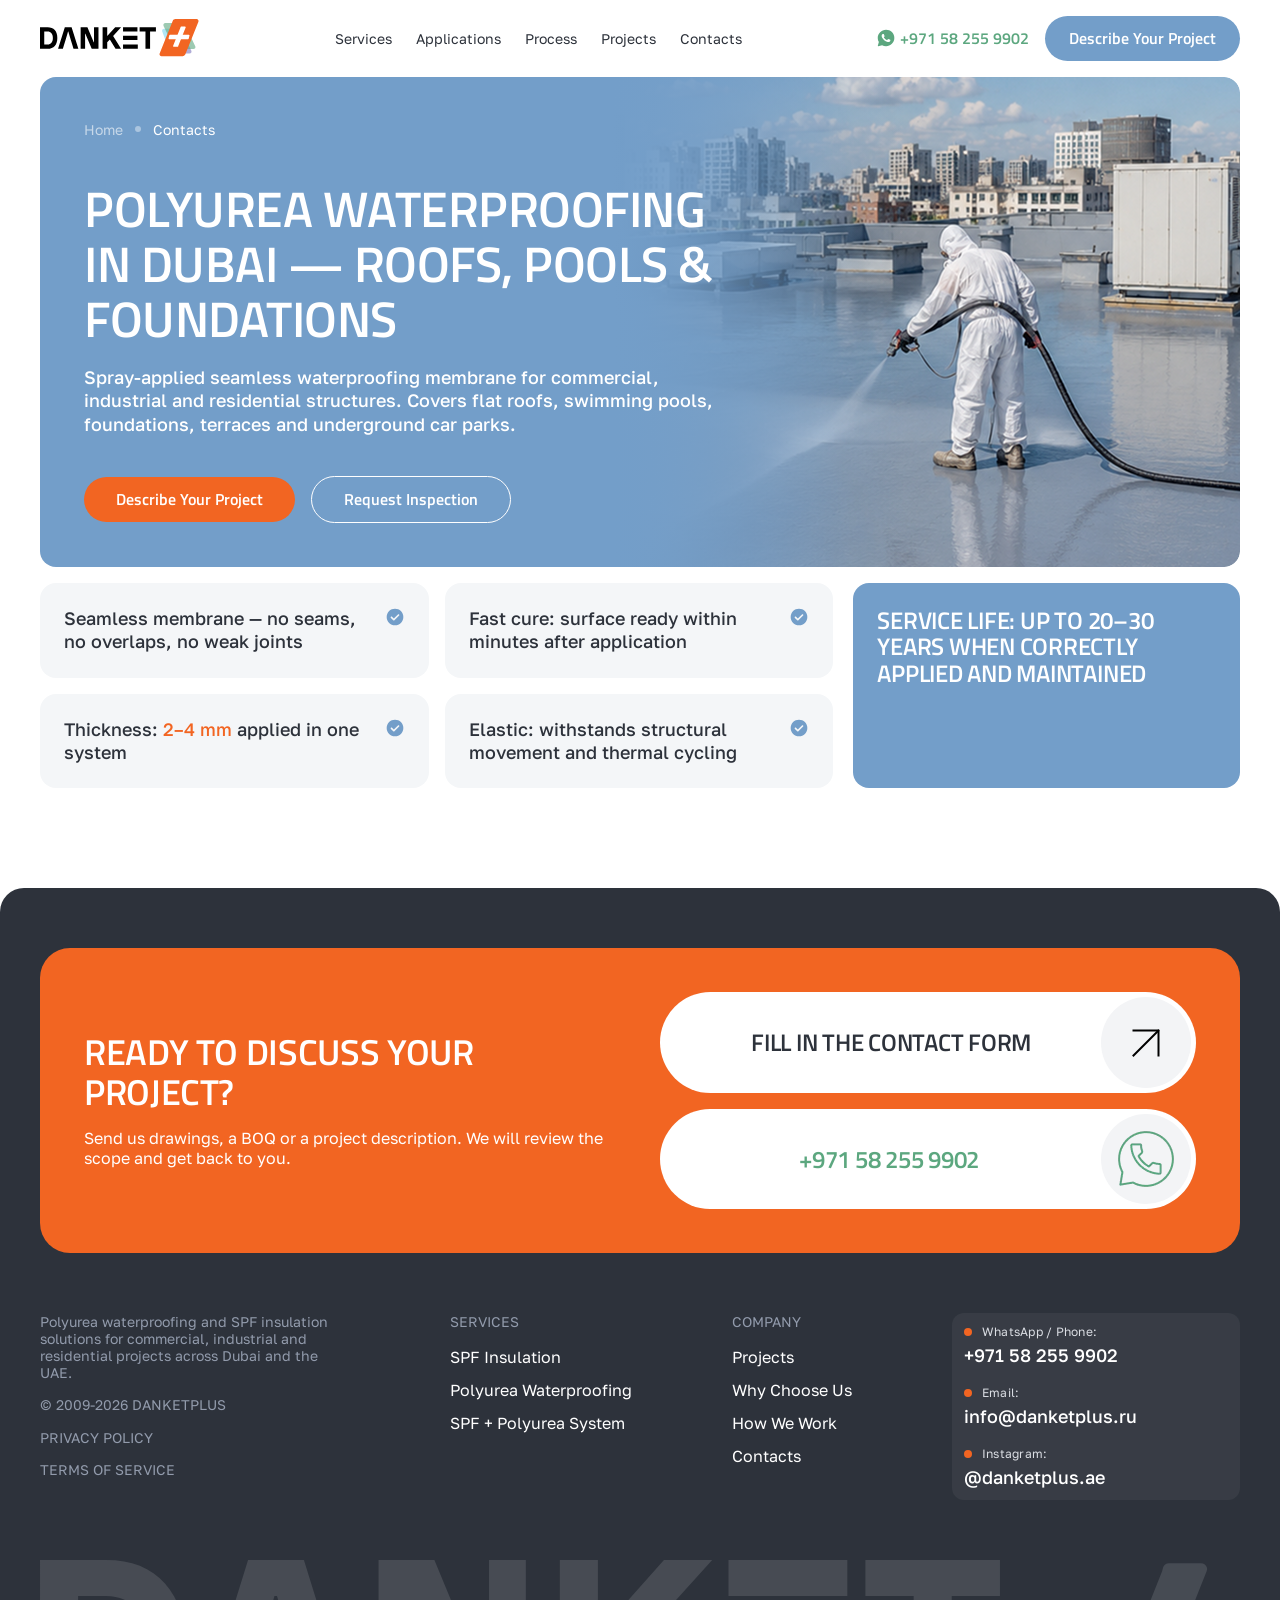
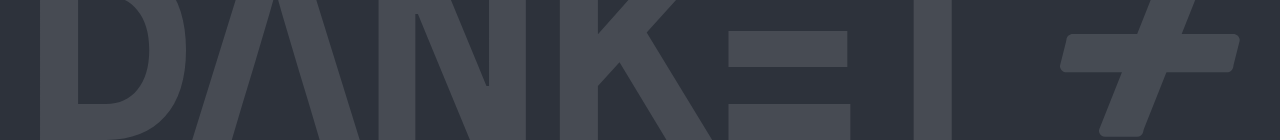
==== polyurea-waterproofing.html @ fa9668d0 "start push to github" ====
<!DOCTYPE html>
<html lang="en">

<head>
    <meta charset="UTF-8">
    <meta name="viewport" content="width=device-width, initial-scale=1.0">
    <meta name="description"
        content="Danket Plus - Modern solutions and professional project design. Group of companies.">
    <title>Danket Plus</title>
    <!-- Responsive Preload for LCP Hero Background Images -->
    <link rel="preload" href="assets/images/hero_bg-mobile.webp" as="image" type="image/webp"
        media="(max-width: 480px)">
    <link rel="preload" href="assets/images/hero_bg.webp" as="image" type="image/webp" media="(min-width: 481px)">
    <!-- Preconnect to Google Fonts for performance -->
    <link rel="preconnect" href="https://fonts.googleapis.com">
    <link rel="preconnect" href="https://fonts.gstatic.com" crossorigin>
    <!-- Asynchronous Google Fonts Loading to prevent render blocking -->
    <link rel="preload"
        href="https://fonts.googleapis.com/css2?family=Golos+Text:wght@400;500;600;700&family=Titillium+Web:wght@400;600;700&display=swap"
        as="style" onload="this.onload=null;this.rel='stylesheet'">
    <noscript>
        <link
            href="https://fonts.googleapis.com/css2?family=Golos+Text:wght@400;500;600;700&family=Titillium+Web:wght@400;600;700&display=swap"
            rel="stylesheet">
    </noscript>
    <!-- Main Stylesheet -->
    <link rel="stylesheet" href="assets/styles/style.css">
</head>
<style>
    .hero__card {
        background: linear-gradient(90deg, #739EC9 47.69%, rgba(115, 158, 201, 0.00) 72.11%),
            url('assets/images/polyurea-waterproofing_main-bg.png');
    }

    .hero__content {
        max-width: 647px;
    }

    .hero {
        margin-bottom: 100px;
    }

    @media (max-width: 1025px) {
        .hero {
            margin-bottom: 80px;
        }
    }

    @media (max-width: 480px) {
        .hero {
            margin-bottom: 80px;
        }

        .hero__card {
            background-image: url('assets/images/polyurea-waterproofing_main-bg_mobile.png');
        }
    }
</style>

<body>
    <div class="wrapper">
        <!-- Sticky Header -->
        <header class="header">
            <div class="container header__container">
                <a href="#" class="logo" aria-label="Danket Plus Home">
                    <img src="assets/images/logo.svg" alt="Danket Plus Logo" width="161" height="38">
                    <span class="logo__subtext">
                        <svg xmlns="http://www.w3.org/2000/svg" width="117" height="7" viewBox="0 0 117 7" fill="none">
                            <path d="M0 6.90212V1.5338H3.38183V2.16266H0.722481V6.90212H0Z" fill="black" />
                            <path
                                d="M6.83721 6.90212V1.5338H8.68184C9.15837 1.5338 9.54779 1.60538 9.8501 1.74854C10.1575 1.88658 10.3856 2.08086 10.5342 2.33138C10.6828 2.57679 10.757 2.86055 10.757 3.18264C10.757 3.49963 10.6828 3.78338 10.5342 4.03391C10.3856 4.28443 10.1575 4.48127 9.8501 4.62442C9.54779 4.76246 9.15837 4.83148 8.68184 4.83148H7.55969V6.90212H6.83721ZM7.55969 4.20262H8.64341C9.15581 4.20262 9.51448 4.1106 9.71944 3.92654C9.92953 3.74248 10.0346 3.49452 10.0346 3.18264C10.0346 2.87077 9.92953 2.62281 9.71944 2.43875C9.51448 2.25469 9.15581 2.16266 8.64341 2.16266H7.55969V4.20262Z"
                                fill="black" />
                            <path
                                d="M15.142 6.97881C15.0856 6.97881 15.0292 6.97625 14.9729 6.97114C14.9216 6.97114 14.8755 6.96859 14.8345 6.96347V6.31928C14.8755 6.32439 14.9216 6.3295 14.9729 6.33461C15.0292 6.33461 15.0856 6.33461 15.142 6.33461C15.2905 6.33461 15.4084 6.31672 15.4955 6.28093C15.5877 6.24514 15.6672 6.18123 15.7338 6.0892C15.8004 5.99718 15.8696 5.86425 15.9413 5.69042L13.72 1.5338H14.504L16.3025 4.94652L17.8244 1.5338H18.5622L16.6023 5.85146C16.5152 6.04575 16.4255 6.21447 16.3333 6.35762C16.241 6.50078 16.1386 6.61837 16.0258 6.7104C15.9131 6.80242 15.785 6.86889 15.6415 6.90979C15.4981 6.9558 15.3315 6.97881 15.142 6.97881Z"
                                fill="black" />
                            <path d="M22.0203 6.90212V1.5338H26.2476V6.90212H25.5251V2.16266H22.7428V6.90212H22.0203Z"
                                fill="black" />
                            <path d="M30.3211 6.90212V1.5338H34.5484V6.90212H33.8259V2.16266H31.0436V6.90212H30.3211Z"
                                fill="black" />
                            <path
                                d="M38.0071 6.90212L40.0669 1.5338H40.7894L42.8493 6.90212H42.0653L41.5503 5.56771H39.2753L38.7603 6.90212H38.0071ZM39.5135 4.93885H41.3121L40.4128 2.45409L39.5135 4.93885Z"
                                fill="black" />
                            <path
                                d="M53.8396 6.90212V1.5338H54.5621V3.84218H55.1769L57.2829 1.5338H58.1437L55.7918 4.09526L58.2206 6.90212H57.2983L55.1769 4.44036H54.5621V6.90212H53.8396Z"
                                fill="black" />
                            <path
                                d="M63.6827 6.97881C63.3753 6.97881 63.0781 6.92768 62.7912 6.82543C62.5093 6.71806 62.2557 6.55446 62.0302 6.33461C61.8048 6.11477 61.6255 5.83357 61.4922 5.49102C61.3641 5.14847 61.3001 4.7369 61.3001 4.25631V4.10293C61.3001 3.64279 61.3641 3.24655 61.4922 2.91423C61.6255 2.5819 61.8048 2.30838 62.0302 2.09364C62.2557 1.8738 62.5093 1.71275 62.7912 1.61049C63.0781 1.50824 63.3753 1.45711 63.6827 1.45711C63.9902 1.45711 64.2848 1.50824 64.5666 1.61049C64.8536 1.71275 65.1098 1.8738 65.3352 2.09364C65.5607 2.30838 65.7374 2.5819 65.8655 2.91423C65.9988 3.24655 66.0654 3.64279 66.0654 4.10293V4.25631C66.0654 4.7369 65.9988 5.14847 65.8655 5.49102C65.7374 5.83357 65.5607 6.11477 65.3352 6.33461C65.1098 6.55446 64.8536 6.71806 64.5666 6.82543C64.2848 6.92768 63.9902 6.97881 63.6827 6.97881ZM63.6827 6.33461C63.9645 6.33461 64.2259 6.26559 64.4667 6.12755C64.7126 5.98951 64.9125 5.76711 65.0662 5.46034C65.2199 5.15358 65.2968 4.75224 65.2968 4.25631V4.10293C65.2968 3.63256 65.2199 3.25167 65.0662 2.96024C64.9125 2.66371 64.7126 2.44642 64.4667 2.30838C64.2259 2.17033 63.9645 2.10131 63.6827 2.10131C63.406 2.10131 63.1447 2.17033 62.8988 2.30838C62.6528 2.44642 62.453 2.66371 62.2993 2.96024C62.1455 3.25167 62.0687 3.63256 62.0687 4.10293V4.25631C62.0687 4.75224 62.1455 5.15358 62.2993 5.46034C62.453 5.76711 62.6528 5.98951 62.8988 6.12755C63.1447 6.26559 63.406 6.33461 63.6827 6.33461Z"
                                fill="black" />
                            <path
                                d="M69.8333 6.90212V1.5338H70.5865L72.385 4.94652L74.1836 1.5338H74.906V6.90212H74.1836V2.83754L72.6387 5.75177H72.1007L70.5558 2.83754V6.90212H69.8333Z"
                                fill="black" />
                            <path d="M78.9823 6.90212V1.5338H83.2096V6.90212H82.4871V2.16266H79.7048V6.90212H78.9823Z"
                                fill="black" />
                            <path
                                d="M86.6683 6.90212L88.7281 1.5338H89.4506L91.5104 6.90212H90.7265L90.2115 5.56771H87.9365L87.4215 6.90212H86.6683ZM88.1747 4.93885H89.9732L89.074 2.45409L88.1747 4.93885Z"
                                fill="black" />
                            <path
                                d="M94.9685 6.90212V1.5338H95.691V3.82684H98.5502V1.5338H99.2727V6.90212H98.5502V4.4557H95.691V6.90212H94.9685Z"
                                fill="black" />
                            <path
                                d="M103.344 6.90212V1.5338H104.067V5.75177L106.926 1.5338H107.649V6.90212H106.926V2.68416L104.067 6.90212H103.344Z"
                                fill="black" />
                            <path
                                d="M111.72 6.90212V1.5338H112.443V5.75177L115.302 1.5338H116.024V6.90212H115.302V2.68416L112.443 6.90212H111.72ZM113.872 1.15035C113.585 1.15035 113.345 1.1069 113.15 1.01998C112.955 0.933064 112.809 0.805247 112.712 0.636529C112.614 0.462698 112.566 0.250522 112.566 0H113.242C113.242 0.235183 113.296 0.403902 113.404 0.506155C113.511 0.608409 113.667 0.659536 113.872 0.659536C114.082 0.659536 114.241 0.608409 114.349 0.506155C114.462 0.403902 114.518 0.235183 114.518 0H115.179C115.179 0.250522 115.13 0.462698 115.033 0.636529C114.936 0.805247 114.79 0.933064 114.595 1.01998C114.405 1.1069 114.164 1.15035 113.872 1.15035Z"
                                fill="black" />
                        </svg>
                    </span>
                </a>

                <nav class="header__nav" aria-label="Main Navigation">
                    <ul class="header__nav-list">
                        <li><a href="#services" class="header__nav-link">Services</a></li>
                        <li><a href="#applications" class="header__nav-link">Applications</a></li>
                        <li><a href="#process" class="header__nav-link">Process</a></li>
                        <li><a href="#projects" class="header__nav-link">Projects</a></li>
                        <li><a href="#contacts" class="header__nav-link">Contacts</a></li>
                    </ul>
                </nav>

                <!-- Desktop Actions -->
                <div class="header__actions">
                    <a href="https://wa.me/971582559902" class="header__whatsapp" target="_blank"
                        rel="noopener noreferrer">
                        <img src="assets/images/watsapp-icon.svg" alt="WhatsApp Icon" width="20" height="20"
                            loading="lazy">
                        <span>+971 58 255 9902</span>
                    </a>
                    <a href="#contact" class="btn btn--primary header__cta">Describe Your Project</a>
                </div>

                <!-- Mobile Hamburger Button -->
                <button class="header__burger" id="burgerToggle" aria-label="Open Menu" aria-expanded="false"
                    aria-controls="mobileMenu">
                    <img src="assets/images/burger-icon.svg" alt="Menu Icon" width="24" height="24">
                </button>
            </div>

            <!-- Mobile Drawer Menu Overlay -->
            <div class="mobile-menu" id="mobileMenu" role="dialog" aria-modal="true"
                aria-label="Mobile Navigation Menu">
                <div class="mobile-menu__backdrop" id="menuBackdrop"></div>
                <div class="mobile-menu__content">
                    <div class="mobile-menu__header">
                        <a href="#" class="logo" aria-label="Danket Plus Home">
                            <img src="assets/images/logo.svg" alt="Danket Plus Logo" width="161" height="38">
                            <span class="logo__subtext">ГРУППА КОМПАНИЙ</span>
                        </a>
                        <button class="mobile-menu__close" id="menuClose" aria-label="Close Menu">&times;</button>
                    </div>
                    <nav class="mobile-menu__nav" aria-label="Mobile Navigation Links">
                        <ul class="mobile-menu__list">
                            <li><a href="#services" class="mobile-menu__link">Services</a></li>
                            <li><a href="#applications" class="mobile-menu__link">Applications</a></li>
                            <li><a href="#process" class="mobile-menu__link">Process</a></li>
                            <li><a href="#projects" class="mobile-menu__link">Projects</a></li>
                            <li><a href="#contacts" class="mobile-menu__link">Contacts</a></li>
                        </ul>
                    </nav>
                    <div class="mobile-menu__actions">
                        <a href="https://wa.me/971582559902" class="mobile-menu__whatsapp" target="_blank"
                            rel="noopener noreferrer">
                            <img src="assets/images/watsapp-icon.svg" alt="WhatsApp Icon" width="20" height="20">
                            <span>+971 58 255 9902</span>
                        </a>
                        <a href="#contact" class="btn btn--primary mobile-menu__cta">Describe Your Project</a>
                    </div>
                </div>
            </div>
        </header>
        <section class="hero">
            <div class="container">
                <div class="hero_inner">
                    <div class="hero__card">
                        <div class="hero__content">
                            <!-- Breadcrumbs -->
                            <div class="breadcrumbs">
                                <a href="#" class="breadcrumbs__link">Home</a>
                                <span class="breadcrumbs__separator"></span>
                                <span class="breadcrumbs__current">Сontacts</span>
                            </div>

                            <div class="block__inner">
                                <div class="title-block">
                                    <h1 class="hero__title hero__title--desktop">Polyurea Waterproofing in Dubai —
                                        Roofs, Pools & Foundations</h1>
                                    <h1 class="hero__title hero__title--mobile">Polyurea Waterproofing in Dubai — Roofs,
                                        Pools & Foundations</h1>

                                    <!-- Hero Description -->
                                    <p class="hero__text hero__text--desktop">
                                        Spray-applied seamless waterproofing membrane for commercial, industrial and
                                        residential structures. Covers flat roofs, swimming pools, foundations, terraces
                                        and underground car parks.
                                    </p>
                                    <p class="hero__text hero__text--tablet">
                                        Spray polyurethane foam reduces overheating of structures and indoor spaces,
                                        stabilising internal temperatures and lowering the load on air conditioning
                                        systems.
                                    </p>
                                </div>
                                <!-- Hero CTA Actions -->
                                <div class="hero__actions">
                                    <a href="#contact" class="btn btn--accent desktop-btn">Describe Your Project</a>
                                    <a href="#services" class="btn btn--outline desktop-btn">Request Inspection</a>
                                </div>
                            </div>
                        </div>
                    </div>
                    <!-- Features Section -->
                    <div class="features-section">
                        <div class="features-grid">
                            <div class="features-grid__left">
                                <div class="feature-card">
                                    <p class="feature-card__text">Seamless membrane — no seams, no overlaps, no weak
                                        joints
                                    </p>
                                    <span class="feature-card__check">
                                        <svg xmlns="http://www.w3.org/2000/svg" width="20" height="20"
                                            viewBox="0 0 20 20" fill="none">
                                            <path
                                                d="M8.83366 11.5L7.04199 9.70835C6.88922 9.55558 6.69477 9.47919 6.45866 9.47919C6.22255 9.47919 6.0281 9.55558 5.87533 9.70835C5.72255 9.86113 5.64616 10.0556 5.64616 10.2917C5.64616 10.5278 5.72255 10.7222 5.87533 10.875L8.25033 13.25C8.41699 13.4167 8.61144 13.5 8.83366 13.5C9.05588 13.5 9.25033 13.4167 9.41699 13.25L14.1253 8.54169C14.2781 8.38891 14.3545 8.19447 14.3545 7.95835C14.3545 7.72224 14.2781 7.5278 14.1253 7.37502C13.9725 7.22224 13.7781 7.14585 13.542 7.14585C13.3059 7.14585 13.1114 7.22224 12.9587 7.37502L8.83366 11.5ZM10.0003 18.3334C8.84755 18.3334 7.76422 18.1145 6.75033 17.6767C5.73644 17.2389 4.85449 16.6453 4.10449 15.8959C3.35449 15.1464 2.76088 14.2645 2.32366 13.25C1.88644 12.2356 1.66755 11.1522 1.66699 10C1.66644 8.8478 1.88533 7.76447 2.32366 6.75002C2.76199 5.73558 3.3556 4.85363 4.10449 4.10419C4.85338 3.35474 5.73533 2.76113 6.75033 2.32335C7.76533 1.88558 8.84866 1.66669 10.0003 1.66669C11.152 1.66669 12.2353 1.88558 13.2503 2.32335C14.2653 2.76113 15.1473 3.35474 15.8962 4.10419C16.6451 4.85363 17.2389 5.73558 17.6778 6.75002C18.1167 7.76447 18.3353 8.8478 18.3337 10C18.332 11.1522 18.1131 12.2356 17.677 13.25C17.2409 14.2645 16.6473 15.1464 15.8962 15.8959C15.1451 16.6453 14.2631 17.2392 13.2503 17.6775C12.2375 18.1159 11.1542 18.3345 10.0003 18.3334Z"
                                                fill="#739EC9" />
                                        </svg>
                                    </span>
                                </div>

                                <div class="feature-card">
                                    <p class="feature-card__text">Fast cure: surface ready within minutes after
                                        application
                                    </p>
                                    <span class="feature-card__check">
                                        <svg xmlns="http://www.w3.org/2000/svg" width="20" height="20"
                                            viewBox="0 0 20 20" fill="none">
                                            <path
                                                d="M8.83366 11.5L7.04199 9.70835C6.88922 9.55558 6.69477 9.47919 6.45866 9.47919C6.22255 9.47919 6.0281 9.55558 5.87533 9.70835C5.72255 9.86113 5.64616 10.0556 5.64616 10.2917C5.64616 10.5278 5.72255 10.7222 5.87533 10.875L8.25033 13.25C8.41699 13.4167 8.61144 13.5 8.83366 13.5C9.05588 13.5 9.25033 13.4167 9.41699 13.25L14.1253 8.54169C14.2781 8.38891 14.3545 8.19447 14.3545 7.95835C14.3545 7.72224 14.2781 7.5278 14.1253 7.37502C13.9725 7.22224 13.7781 7.14585 13.542 7.14585C13.3059 7.14585 13.1114 7.22224 12.9587 7.37502L8.83366 11.5ZM10.0003 18.3334C8.84755 18.3334 7.76422 18.1145 6.75033 17.6767C5.73644 17.2389 4.85449 16.6453 4.10449 15.8959C3.35449 15.1464 2.76088 14.2645 2.32366 13.25C1.88644 12.2356 1.66755 11.1522 1.66699 10C1.66644 8.8478 1.88533 7.76447 2.32366 6.75002C2.76199 5.73558 3.3556 4.85363 4.10449 4.10419C4.85338 3.35474 5.73533 2.76113 6.75033 2.32335C7.76533 1.88558 8.84866 1.66669 10.0003 1.66669C11.152 1.66669 12.2353 1.88558 13.2503 2.32335C14.2653 2.76113 15.1473 3.35474 15.8962 4.10419C16.6451 4.85363 17.2389 5.73558 17.6778 6.75002C18.1167 7.76447 18.3353 8.8478 18.3337 10C18.332 11.1522 18.1131 12.2356 17.677 13.25C17.2409 14.2645 16.6473 15.1464 15.8962 15.8959C15.1451 16.6453 14.2631 17.2392 13.2503 17.6775C12.2375 18.1159 11.1542 18.3345 10.0003 18.3334Z"
                                                fill="#739EC9" />
                                        </svg>
                                    </span>
                                </div>

                                <div class="feature-card">
                                    <p class="feature-card__text">Thickness: <span class="highlight-orange">2–4
                                            mm</span>
                                        applied in one system</p>
                                    <span class="feature-card__check">
                                        <svg xmlns="http://www.w3.org/2000/svg" width="20" height="20"
                                            viewBox="0 0 20 20" fill="none">
                                            <path
                                                d="M8.83366 11.5L7.04199 9.70835C6.88922 9.55558 6.69477 9.47919 6.45866 9.47919C6.22255 9.47919 6.0281 9.55558 5.87533 9.70835C5.72255 9.86113 5.64616 10.0556 5.64616 10.2917C5.64616 10.5278 5.72255 10.7222 5.87533 10.875L8.25033 13.25C8.41699 13.4167 8.61144 13.5 8.83366 13.5C9.05588 13.5 9.25033 13.4167 9.41699 13.25L14.1253 8.54169C14.2781 8.38891 14.3545 8.19447 14.3545 7.95835C14.3545 7.72224 14.2781 7.5278 14.1253 7.37502C13.9725 7.22224 13.7781 7.14585 13.542 7.14585C13.3059 7.14585 13.1114 7.22224 12.9587 7.37502L8.83366 11.5ZM10.0003 18.3334C8.84755 18.3334 7.76422 18.1145 6.75033 17.6767C5.73644 17.2389 4.85449 16.6453 4.10449 15.8959C3.35449 15.1464 2.76088 14.2645 2.32366 13.25C1.88644 12.2356 1.66755 11.1522 1.66699 10C1.66644 8.8478 1.88533 7.76447 2.32366 6.75002C2.76199 5.73558 3.3556 4.85363 4.10449 4.10419C4.85338 3.35474 5.73533 2.76113 6.75033 2.32335C7.76533 1.88558 8.84866 1.66669 10.0003 1.66669C11.152 1.66669 12.2353 1.88558 13.2503 2.32335C14.2653 2.76113 15.1473 3.35474 15.8962 4.10419C16.6451 4.85363 17.2389 5.73558 17.6778 6.75002C18.1167 7.76447 18.3353 8.8478 18.3337 10C18.332 11.1522 18.1131 12.2356 17.677 13.25C17.2409 14.2645 16.6473 15.1464 15.8962 15.8959C15.1451 16.6453 14.2631 17.2392 13.2503 17.6775C12.2375 18.1159 11.1542 18.3345 10.0003 18.3334Z"
                                                fill="#739EC9" />
                                        </svg>
                                    </span>
                                </div>

                                <div class="feature-card">
                                    <p class="feature-card__text">Elastic: withstands structural movement and
                                        thermal
                                        cycling</p>
                                    <span class="feature-card__check">
                                        <svg xmlns="http://www.w3.org/2000/svg" width="20" height="20"
                                            viewBox="0 0 20 20" fill="none">
                                            <path
                                                d="M8.83366 11.5L7.04199 9.70835C6.88922 9.55558 6.69477 9.47919 6.45866 9.47919C6.22255 9.47919 6.0281 9.55558 5.87533 9.70835C5.72255 9.86113 5.64616 10.0556 5.64616 10.2917C5.64616 10.5278 5.72255 10.7222 5.87533 10.875L8.25033 13.25C8.41699 13.4167 8.61144 13.5 8.83366 13.5C9.05588 13.5 9.25033 13.4167 9.41699 13.25L14.1253 8.54169C14.2781 8.38891 14.3545 8.19447 14.3545 7.95835C14.3545 7.72224 14.2781 7.5278 14.1253 7.37502C13.9725 7.22224 13.7781 7.14585 13.542 7.14585C13.3059 7.14585 13.1114 7.22224 12.9587 7.37502L8.83366 11.5ZM10.0003 18.3334C8.84755 18.3334 7.76422 18.1145 6.75033 17.6767C5.73644 17.2389 4.85449 16.6453 4.10449 15.8959C3.35449 15.1464 2.76088 14.2645 2.32366 13.25C1.88644 12.2356 1.66755 11.1522 1.66699 10C1.66644 8.8478 1.88533 7.76447 2.32366 6.75002C2.76199 5.73558 3.3556 4.85363 4.10449 4.10419C4.85338 3.35474 5.73533 2.76113 6.75033 2.32335C7.76533 1.88558 8.84866 1.66669 10.0003 1.66669C11.152 1.66669 12.2353 1.88558 13.2503 2.32335C14.2653 2.76113 15.1473 3.35474 15.8962 4.10419C16.6451 4.85363 17.2389 5.73558 17.6778 6.75002C18.1167 7.76447 18.3353 8.8478 18.3337 10C18.332 11.1522 18.1131 12.2356 17.677 13.25C17.2409 14.2645 16.6473 15.1464 15.8962 15.8959C15.1451 16.6453 14.2631 17.2392 13.2503 17.6775C12.2375 18.1159 11.1542 18.3345 10.0003 18.3334Z"
                                                fill="#739EC9" />
                                        </svg>
                                    </span>
                                </div>
                            </div>

                            <div class="features-grid__right">
                                <div class="blue-feature-card">
                                    <p class="blue-feature-card__text">
                                        SERVICE LIFE: UP TO 20–30 YEARS WHEN CORRECTLY APPLIED AND MAINTAINED
                                    </p>
                                </div>
                            </div>
                        </div>
                    </div>
                </div>
            </div>

        </section>


        
        <!-- Footer -->
        <footer class="footer">
            <div class="container">
                <!-- Footer Orange CTA Card -->
                <div class="footer-cta">
                    <div class="footer-cta__content">
                        <h2 class="footer-cta__title footer-cta__title--desktop">Ready to discuss your project?</h2>
                        <h2 class="footer-cta__title footer-cta__title--mobile">Tell us about your project</h2>
                        <p class="footer-cta__description">Send us drawings, a BOQ or a project description. We will
                            review the scope and get back to you.</p>
                    </div>
                    <div class="footer-cta__actions">
                        <a href="#contact" class="footer-cta__btn">
                            <span class="footer-cta__btn-text footer-cta__btn-text--desktop">Fill in the Contact
                                Form</span>
                            <span class="footer-cta__btn-text footer-cta__btn-text--mobile">Describe Your
                                Project</span>
                            <span class="footer-cta__btn-icon">
                                <img src="assets/images/arrow-up-right.svg" alt="arrow-up-right.svg" width="60"
                                    height="60" loading="lazy">
                            </span>
                        </a>
                        <a href="https://wa.me/971582559902" class="footer-cta__btn" target="_blank">
                            <span class="footer-cta__btn-text footer-cta__btn-text--green">+971 58 255 9902</span>
                            <span class="footer-cta__btn-icon">
                                <img src="assets/images/footer_watsapp.webp" alt="WhatsApp"
                                    class="footer-cta__whatsapp-icon" width="60" height="60" loading="lazy">
                            </span>
                        </a>
                    </div>
                </div>

                <!-- Footer Columns -->
                <div class="footer-grid">
                    <!-- Info Column -->
                    <div class="footer-col footer-col--info">
                        <p class="footer-info-text">Polyurea waterproofing and SPF insulation solutions for
                            commercial,
                            industrial and residential projects across Dubai and the UAE.</p>
                        <div class="footer-copyright">
                            <span>&copy; 2009-2026 DANKETPLUS</span>
                            <div class="footer-legal-links">
                                <a href="#" class="footer-link">Privacy Policy</a>
                                <a href="#" class="footer-link">Terms of Service</a>
                            </div>
                        </div>
                    </div>

                    <!-- Services Column -->
                    <div class="footer-col footer-col--services">
                        <h4 class="footer-col-title">Services</h4>
                        <ul class="footer-col-list">
                            <li><a href="#" class="footer-link">SPF Insulation</a></li>
                            <li><a href="#" class="footer-link">Polyurea Waterproofing</a></li>
                            <li><a href="#" class="footer-link">SPF + Polyurea System</a></li>
                        </ul>
                    </div>

                    <!-- Company Column -->
                    <div class="footer-col footer-col--company">
                        <h4 class="footer-col-title">Company</h4>
                        <ul class="footer-col-list">
                            <li><a href="#" class="footer-link">Projects</a></li>
                            <li><a href="#" class="footer-link">Why Choose Us</a></li>
                            <li><a href="#" class="footer-link">How We Work</a></li>
                            <li><a href="#" class="footer-link">Contacts</a></li>
                        </ul>
                    </div>

                    <!-- Contacts Card Column -->
                    <div class="footer-col footer-col--contacts">
                        <div class="footer-contacts-card">
                            <ul class="footer-contacts-list">
                                <li class="footer-contacts-item">
                                    <div class="bullet-block">
                                        <span class="footer-contacts-bullet"></span>
                                        <span class="footer-contacts-label">WhatsApp / Phone:</span>
                                    </div>
                                    <div class="footer-contacts-content">
                                        <a href="https://wa.me/971582559902" class="footer-contacts-value"
                                            target="_blank">+971 58 255 9902</a>

                                    </div>
                                </li>
                                <li class="footer-contacts-item">
                                    <div class="bullet-block">
                                        <span class="footer-contacts-bullet"></span>
                                        <span class="footer-contacts-label">Email:</span>
                                    </div>

                                    <div class="footer-contacts-content">
                                        <a href="mailto:info@danketplus.ru"
                                            class="footer-contacts-value">info@danketplus.ru</a>
                                    </div>
                                </li>
                                <li class="footer-contacts-item">
                                    <div class="bullet-block">
                                        <span class="footer-contacts-bullet"></span>
                                        <span class="footer-contacts-label">Instagram:</span>
                                    </div>
                                    <div class="footer-contacts-content">
                                        <a href="https://instagram.com/danketplus.ae" class="footer-contacts-value"
                                            target="_blank">@danketplus.ae</a>
                                    </div>
                                </li>
                            </ul>
                        </div>
                    </div>
                </div>

                <!-- Translucent Giant Logo Background -->
                <div class="footer-bg-logo">
                    <img src="assets/images/footer-logo1.svg" alt="DANKET" class="footer-bg-logo__text" width="982"
                        height="184" loading="lazy">
                    <img src="assets/images/footer-logo2.svg" alt="+" class="footer-bg-logo__plus" width="191"
                        height="184" loading="lazy">
                </div>
            </div>
        </footer>

        <!-- Inline script for mobile menu toggling (PageSpeed optimized, zero request overhead) -->
        <script src="assets/js/script.js" defer></script>
</body>

</html>
---- assets/styles/style.css ----
/* ==========================================================================
   Danket Plus Header Styling (SCSS)
   Pixel-perfect, PageSpeed-optimized, and fully responsive
   ========================================================================== */
* {
  margin: 0;
  padding: 0;
  box-sizing: border-box;
}

a {
  text-decoration: none;
}

li {
  list-style: none;
}

html {
  scroll-behavior: smooth;
  -webkit-text-size-adjust: 100%;
}

body {
  font-family: "Golos Text", -apple-system, BlinkMacSystemFont, sans-serif;
  color: #2D3139;
  background-color: #ffffff;
  -webkit-font-smoothing: antialiased;
  -moz-osx-font-smoothing: grayscale;
  overflow-x: hidden;
}

.container {
  width: 100%;
  max-width: 1264px;
  margin-right: auto;
  margin-left: auto;
  padding: 0 32px;
}
@media (max-width: 768px) {
  .container {
    padding: 0 20px;
  }
}

.btn {
  display: inline-flex;
  align-items: center;
  justify-content: center;
  font-family: "Titillium Web", sans-serif;
  font-size: 15px;
  font-weight: 500;
  text-decoration: none;
  border-radius: 100px;
  border: none;
  cursor: pointer;
  white-space: nowrap;
  transition: background-color 0.25s ease, transform 0.15s ease, box-shadow 0.25s ease;
}
.btn--primary {
  border-radius: 99px;
  background: #739EC9;
  display: flex;
  padding: 12px 24px;
  justify-content: center;
  align-items: center;
  gap: 10px;
  color: var(--neutral-white, #FFF);
  font-family: "Titillium Web";
  font-size: 16px;
  font-style: normal;
  font-weight: 600;
  line-height: 130%;
}
@media (max-width: 1024px) {
  .btn--primary {
    padding: 10px 22px;
    font-size: 14px;
  }
}

.logo {
  display: flex;
  align-items: center;
  position: relative;
  width: 161px;
  height: 38px;
  text-decoration: none;
  line-height: 0;
  flex-shrink: 0;
}
@media screen and (max-width: 480px) {
  .logo {
    width: 169px;
    height: 40px;
  }
}
.logo img {
  width: 100%;
  height: 100%;
  display: block;
}
.logo__subtext {
  display: none;
  position: absolute;
  left: 1px;
  bottom: -2px;
  font-family: "Golos Text", -apple-system, BlinkMacSystemFont, sans-serif;
  font-size: 7px;
  font-weight: 700;
  color: #1e1e1e;
  letter-spacing: 0.165em;
  line-height: 1;
  text-transform: uppercase;
}
@media (max-width: 800px) {
  .logo__subtext {
    display: block;
  }
}

.header {
  position: sticky;
  top: 0;
  left: 0;
  width: 100%;
  z-index: 100;
  border-radius: 97px;
  background: #FFF;
  padding: 16px 0;
  transition: all 0.3s ease;
}
@media (max-width: 480px) {
  .header {
    border-bottom: 1px solid var(--border-default, #DBDEE4);
    background: var(--bg-primary, #FFF);
    padding: 12px 0;
    border-radius: 0;
  }
}
.header__container {
  display: flex;
  justify-content: space-between;
  align-items: center;
  transition: height 0.3s ease;
}
.header__nav {
  display: block;
}
@media (max-width: 800px) {
  .header__nav {
    display: none;
  }
}
.header__nav-list {
  display: flex;
  list-style: none;
  gap: 24px;
  margin: 0;
  padding: 0;
}
@media (max-width: 1100px) {
  .header__nav-list {
    gap: 16px;
  }
}
.header__nav-link {
  transition: color 0.2s ease;
  position: relative;
  color: var(--neutral-900, #2D323B);
  font-family: "Golos Text", -apple-system, BlinkMacSystemFont, sans-serif;
  font-size: 14px;
  font-style: normal;
  font-weight: 400;
  line-height: normal;
}
.header__actions {
  display: flex;
  align-items: center;
  gap: 16px;
}
@media (max-width: 800px) {
  .header__actions {
    display: none;
  }
}
.header__whatsapp {
  display: flex;
  align-items: center;
  gap: 4px;
  transition: transform 0.2s ease, opacity 0.2s ease;
  color: #5CA77F;
  font-family: "Titillium Web", sans-serif;
  font-size: 16px;
  font-style: normal;
  font-weight: 600;
  line-height: 1;
}
.header__whatsapp span {
  display: inline-block;
  line-height: 1;
}
.header__whatsapp img {
  display: block;
  width: 20px;
  height: 20px;
}
.header__burger {
  display: none;
  border-radius: 8px;
  background: var(--Dubai-blue, #739EC9);
  border: none;
  width: 38px;
  height: 38px;
  cursor: pointer;
  align-items: center;
  justify-content: center;
  transition: background-color 0.2s ease, transform 0.15s ease;
  outline: none;
}
.header__burger img {
  display: block;
  width: 24px;
  height: 24px;
}
@media (max-width: 800px) {
  .header__burger {
    display: flex;
  }
}

.mobile-menu {
  position: fixed;
  top: 0;
  left: 0;
  width: 100%;
  height: 100%;
  z-index: 200;
  display: flex;
  justify-content: flex-end;
  visibility: hidden;
  pointer-events: none;
  transition: visibility 0.4s ease;
}
.mobile-menu.is-open {
  visibility: visible;
  pointer-events: auto;
  transition: none;
}
.mobile-menu__backdrop {
  position: absolute;
  top: 0;
  left: 0;
  width: 100%;
  height: 100%;
  background-color: rgba(0, 0, 0, 0.45);
  backdrop-filter: blur(4px);
  opacity: 0;
  transition: opacity 0.4s cubic-bezier(0.25, 1, 0.5, 1);
}
.mobile-menu.is-open .mobile-menu__backdrop {
  opacity: 1;
}
.mobile-menu__content {
  position: relative;
  width: 80%;
  max-width: 320px;
  height: 100%;
  background-color: #ffffff;
  box-shadow: -8px 0 25px rgba(0, 0, 0, 0.12);
  display: flex;
  flex-direction: column;
  padding: 24px;
  z-index: 10;
  transform: translateX(100%);
  transition: transform 0.4s cubic-bezier(0.25, 1, 0.5, 1);
}
.mobile-menu.is-open .mobile-menu__content {
  transform: translateX(0);
}
.mobile-menu__header {
  display: flex;
  justify-content: space-between;
  align-items: center;
  margin-bottom: 40px;
  border-bottom: 1px solid rgba(0, 0, 0, 0.04);
  padding-bottom: 20px;
}
.mobile-menu__close {
  background: none;
  border: none;
  font-size: 36px;
  line-height: 1;
  color: #2D3139;
  cursor: pointer;
  padding: 4px 8px;
  transition: color 0.2s ease, transform 0.15s ease;
}
.mobile-menu__close:hover {
  color: #F26522;
  transform: scale(1.1);
}
.mobile-menu__close:active {
  transform: scale(0.9);
}
.mobile-menu__nav {
  margin-bottom: auto;
}
.mobile-menu__list {
  list-style: none;
  padding: 0;
  margin: 0;
  display: flex;
  flex-direction: column;
  gap: 20px;
}
.mobile-menu__link {
  font-family: "Titillium Web", sans-serif;
  font-size: 17px;
  font-weight: 500;
  color: #2D3139;
  text-decoration: none;
  transition: color 0.2s ease, padding-left 0.2s ease;
  display: block;
  padding: 8px 0;
}
.mobile-menu__link:hover {
  color: #F26522;
  padding-left: 4px;
}
.mobile-menu__actions {
  display: flex;
  flex-direction: column;
  gap: 20px;
  margin-top: 30px;
  border-top: 1px solid #EAEAEA;
  padding-top: 24px;
}
.mobile-menu__whatsapp {
  display: flex;
  align-items: center;
  justify-content: center;
  gap: 8px;
  font-family: "Titillium Web", sans-serif;
  font-size: 16px;
  font-weight: 600;
  color: #5CA77F;
  text-decoration: none;
  padding: 10px;
  border: 1px dashed rgba(92, 167, 127, 0.3);
  border-radius: 12px;
  transition: background-color 0.2s ease;
}
.mobile-menu__whatsapp img {
  width: 20px;
  height: 20px;
}
.mobile-menu__whatsapp:hover {
  background-color: rgba(92, 167, 127, 0.05);
}
.mobile-menu__cta {
  width: 100%;
  padding: 14px 28px;
}

.btn--accent {
  border-radius: 99px;
  background: #F26522;
  display: flex;
  padding: 12px 32px;
  justify-content: center;
  align-items: center;
  gap: 10px;
  color: var(--neutral-white, #FFF);
  font-family: "Titillium Web";
  font-size: 16px;
  font-style: normal;
  font-weight: 600;
  line-height: 130%;
  /* 20.8px */
}
@media (max-width: 480px) {
  .btn--accent {
    width: 100%;
    padding: 12px 32px;
  }
}
.btn--outline {
  border-radius: 99px;
  border: 1px solid var(--txt-inverted, #FFF);
  display: flex;
  padding: 12px 32px;
  justify-content: center;
  align-items: center;
  gap: 10px;
  color: var(--neutral-white, #FFF);
  font-family: "Titillium Web";
  font-size: 16px;
  font-style: normal;
  font-weight: 600;
  line-height: 130%;
  /* 20.8px */
}
@media (max-width: 480px) {
  .btn--outline {
    width: 100%;
    padding: 12px 32px;
  }
}

.breadcrumbs {
  display: flex;
  align-items: center;
  gap: 12px;
  margin-bottom: 8px;
}
.breadcrumbs__link {
  color: var(--txt-inverted, #FFF);
  font-family: "Golos Text";
  font-size: 14px;
  font-style: normal;
  font-weight: 400;
  line-height: normal;
  opacity: 0.6;
}
.breadcrumbs__separator {
  width: 6px;
  height: 6px;
  background: #FFF;
  opacity: 0.4;
  border-radius: 50%;
}
.breadcrumbs__current {
  color: var(--txt-inverted, #FFF);
  font-family: "Golos Text", -apple-system, BlinkMacSystemFont, sans-serif;
  font-size: 14px;
  font-style: normal;
  font-weight: 400;
  line-height: normal;
}

.hero {
  margin-bottom: 16px;
}
@media screen and (max-width: 1024px) {
  .hero {
    padding-top: 32px;
    margin-bottom: 24px;
  }
}
@media screen and (max-width: 480px) {
  .hero {
    padding-top: 24px;
  }
}
.hero__card {
  height: 490px;
  position: relative;
  border-radius: 16px;
  overflow: hidden;
  background-size: cover !important;
  background-repeat: no-repeat !important;
  background-position: center !important;
  background-color: #739EC9;
  padding: 44px;
  display: flex;
}
@media (max-width: 1024px) {
  .hero__card {
    height: 430px;
  }
}
@media (max-width: 480px) {
  .hero__card {
    height: 480px;
    padding: 16px;
  }
}
.hero__content {
  max-width: 580px;
  display: flex;
  flex-direction: column;
  justify-content: space-between;
  gap: 24px;
}
@media (max-width: 768px) {
  .hero__content {
    max-width: 100%;
    gap: 20px;
  }
}
.hero .block__inner {
  display: flex;
  flex-direction: column;
  gap: 32px;
}
@media (max-width: 480px) {
  .hero .block__inner {
    gap: 24px;
  }
}
.hero .title-block {
  display: flex;
  flex-direction: column;
  gap: 20px;
}
@media (max-width: 480px) {
  .hero .title-block {
    gap: 16px;
  }
}
.hero__title {
  color: #ffffff;
  font-family: "Titillium Web", sans-serif;
  font-size: 50px;
  font-style: normal;
  font-weight: 600;
  line-height: 110%;
  /* 55px */
  letter-spacing: -0.5px;
  text-transform: uppercase;
}
@media (max-width: 1024px) {
  .hero__title {
    font-size: 38px;
    letter-spacing: -0.38px;
    max-width: 513px;
  }
}
@media (max-width: 768px) {
  .hero__title {
    font-size: 26px;
    letter-spacing: -0.26px;
  }
}
.hero__title--desktop {
  display: block;
}
@media (max-width: 480px) {
  .hero__title--desktop {
    display: none;
  }
}
.hero__title--mobile {
  display: none;
}
@media (max-width: 480px) {
  .hero__title--mobile {
    display: block;
  }
}
.hero__text {
  color: #ffffff;
  font-family: "Golos Text", -apple-system, BlinkMacSystemFont, sans-serif;
  font-size: 18px;
  font-style: normal;
  font-weight: 500;
  line-height: 130%;
}
@media (max-width: 1024px) {
  .hero__text {
    font-size: 16px;
  }
}
@media (max-width: 480px) {
  .hero__text {
    font-size: 14px;
  }
}
.hero__text--desktop {
  display: block;
}
@media (max-width: 1024px) {
  .hero__text--desktop {
    display: none;
  }
}
.hero__text--tablet {
  display: none;
}
@media (max-width: 1024px) {
  .hero__text--tablet {
    display: block;
  }
}
.hero__actions {
  display: none;
  gap: 16px;
  align-items: center;
  margin-top: 8px;
}
@media (min-width: 1025px) {
  .hero__actions {
    display: flex;
  }
}
@media (max-width: 1024px) {
  .hero__actions {
    display: flex;
  }
  .hero__actions .btn--accent {
    display: inline-flex;
  }
  .hero__actions .btn--outline {
    display: none;
  }
}
@media (max-width: 480px) {
  .hero__actions {
    flex-direction: column;
    align-items: stretch;
    width: 100%;
    gap: 12px;
  }
  .hero__actions .btn {
    width: 100%;
    text-align: center;
  }
  .hero__actions .btn--outline {
    display: inline-flex;
  }
}

.contact-section {
  background-color: #ffffff;
  margin-bottom: 100px;
}
@media (max-width: 1024px) {
  .contact-section {
    margin-bottom: 80px;
  }
}
@media (max-width: 768px) {
  .contact-section {
    margin-bottom: 60px;
  }
}

.contact-grid {
  display: grid;
  grid-template-columns: 304px 1fr;
  gap: 16px;
  align-items: stretch;
}
@media (max-width: 1024px) {
  .contact-grid {
    grid-template-columns: 1fr;
  }
}

.contact-sidebar {
  display: flex;
  flex-direction: column;
  gap: 16px;
}
@media (min-width: 1025px) {
  .contact-sidebar {
    height: 100%;
  }
}
@media (max-width: 1024px) {
  .contact-sidebar {
    display: grid;
    grid-template-columns: repeat(4, 1fr);
    gap: 12px;
  }
}
@media (max-width: 900px) {
  .contact-sidebar {
    grid-template-columns: repeat(2, 1fr);
  }
}
@media (max-width: 480px) {
  .contact-sidebar {
    grid-template-columns: 1fr;
    gap: 10px;
  }
}

.contact-card {
  border-radius: 16px;
  background: var(--bg-secondary, #F3F4F6);
  padding: 24px;
  display: flex;
  flex-direction: column;
  gap: 8px;
}
@media (min-width: 1025px) {
  .contact-card {
    flex: 1;
    justify-content: center;
  }
}
@media (max-width: 1024px) {
  .contact-card {
    padding: 16px;
  }
}
.contact-card__label {
  font-family: "Golos Text", -apple-system, BlinkMacSystemFont, sans-serif;
  font-size: 16px;
  font-style: normal;
  font-weight: 400;
  line-height: 130%;
}
.contact-card__value {
  font-family: "Titillium Web", sans-serif;
  color: var(--txt-primary, #2D323B);
  word-break: break-all;
  font-size: 20px;
  font-weight: 600;
  line-height: 110%;
  letter-spacing: -0.2px;
  text-transform: uppercase;
}
@media (max-width: 1024px) {
  .contact-card__value {
    font-size: 18px;
    letter-spacing: -0.18px;
  }
}
.contact-card__value--highlight {
  color: #F26522;
  text-decoration: none;
  transition: opacity 0.2s ease;
}

.contact-form-card {
  border-radius: 16px;
  background: var(--bg-secondary, #F3F4F6);
  padding: 24px;
  width: 100%;
  display: flex;
  flex-direction: column;
}
@media (max-width: 480px) {
  .contact-form-card {
    padding: 16px;
  }
}
.contact-form-card__title {
  font-family: "Titillium Web", sans-serif;
  font-size: 24px;
  font-style: normal;
  font-weight: 600;
  line-height: 110%;
  /* 26.4px */
  letter-spacing: -0.24px;
  text-transform: uppercase;
  margin-bottom: 16px;
}
.contact-form-card__divider {
  height: 1px;
  background-color: #DBDEE4;
  width: 100%;
  margin-bottom: 16px;
}
.contact-form-card__grid {
  display: grid;
  grid-template-columns: 2fr 1.7fr;
  -moz-column-gap: 24px;
       column-gap: 24px;
  row-gap: 16px;
  align-items: start;
}
@media (max-width: 900px) {
  .contact-form-card__grid {
    grid-template-columns: 1fr;
    gap: 16px;
  }
}

.contact-form-card_row {
  display: grid;
  grid-template-columns: 1fr 1fr;
  gap: 16px;
  grid-column: 1;
  grid-row: 1/span 2;
}
@media (max-width: 900px) {
  .contact-form-card_row {
    grid-column: auto;
    grid-row: auto;
  }
}
@media (max-width: 600px) {
  .contact-form-card_row {
    grid-template-columns: 1fr;
    margin-bottom: 8px;
  }
}

.grid-name {
  grid-column: 1;
  grid-row: 1;
}
@media (max-width: 600px) {
  .grid-name {
    grid-column: auto;
    grid-row: auto;
  }
}

.grid-company {
  grid-column: 2;
  grid-row: 1;
}
@media (max-width: 600px) {
  .grid-company {
    grid-column: auto;
    grid-row: auto;
  }
}

.grid-phone {
  grid-column: 1;
  grid-row: 2;
}
@media (max-width: 600px) {
  .grid-phone {
    grid-column: auto;
    grid-row: auto;
  }
}

.grid-email {
  grid-column: 2;
  grid-row: 2;
}
@media (max-width: 600px) {
  .grid-email {
    grid-column: auto;
    grid-row: auto;
  }
}

.grid-service {
  grid-column: 1/span 2;
  grid-row: 3;
}
@media (max-width: 600px) {
  .grid-service {
    grid-column: auto;
    grid-row: auto;
  }
}

.grid-desc {
  grid-column: 2;
  grid-row: 1;
}
@media (max-width: 900px) {
  .grid-desc {
    grid-column: auto;
    grid-row: auto;
  }
}

.grid-file {
  grid-column: 2;
  grid-row: 2;
}
@media (max-width: 900px) {
  .grid-file {
    grid-column: auto;
    grid-row: auto;
  }
}

.form-group {
  display: flex;
  flex-direction: column;
  gap: 6px;
  width: 100%;
}

.form-label {
  font-family: "Golos Text", -apple-system, BlinkMacSystemFont, sans-serif;
  color: var(--oe-labels-primary, #111827);
  font-size: 14px;
  font-style: normal;
  font-weight: 500;
  line-height: 20px;
}
.form-label .required-star {
  color: #F26522;
  margin-left: 1px;
  font-family: "Golos Text", -apple-system, BlinkMacSystemFont, sans-serif;
  font-size: 14px;
  font-style: normal;
  font-weight: 500;
  line-height: 20px;
}

.form-input {
  width: 100%;
  height: 44px;
  padding: 10px 12px;
  border-radius: 8px;
  border: 1px solid var(--oe-border-default, #E5E7EB);
  background: var(--bg-primary, #FFF);
  font-family: "Golos Text", -apple-system, BlinkMacSystemFont, sans-serif;
  font-size: 14px;
  font-style: normal;
  font-weight: 400;
  line-height: 20px;
}

.form-textarea {
  width: 100%;
  height: 130px;
  padding: 10px 12px;
  border-radius: 8px;
  border: 1px solid var(--oe-border-default, #E5E7EB);
  background: var(--bg-primary, #FFF);
  font-family: "Golos Text", -apple-system, BlinkMacSystemFont, sans-serif;
  font-size: 14px;
  font-style: normal;
  font-weight: 400;
  line-height: 20px;
  resize: none;
}
.form-textarea::-moz-placeholder {
  font-family: "Golos Text", -apple-system, BlinkMacSystemFont, sans-serif;
  font-size: 14px;
  font-style: normal;
  font-weight: 400;
  line-height: 20px;
}
.form-textarea::placeholder {
  font-family: "Golos Text", -apple-system, BlinkMacSystemFont, sans-serif;
  font-size: 14px;
  font-style: normal;
  font-weight: 400;
  line-height: 20px;
}

.select-wrapper {
  position: relative;
  width: 100%;
}
.select-wrapper select {
  width: 100%;
  height: 44px;
  padding: 10px 12px;
  border-radius: 8px;
  border: 1px solid var(--oe-border-default, #E5E7EB);
  background: var(--bg-primary, #FFF);
  font-family: "Golos Text", -apple-system, BlinkMacSystemFont, sans-serif;
  font-size: 14px;
  font-style: normal;
  font-weight: 400;
  line-height: 20px;
  -webkit-appearance: none;
     -moz-appearance: none;
          appearance: none;
  cursor: pointer;
  outline: none;
  transition: border-color 0.2s ease;
}
.select-wrapper::after {
  content: "";
  position: absolute;
  right: 16px;
  top: 50%;
  transform: translateY(-50%);
  width: 11.667px;
  height: 6.667px;
  background: url("../images/select-chevron.svg") no-repeat center;
  background-size: contain;
  pointer-events: none;
}

.file-upload {
  width: 100%;
  height: 44px;
  padding: 10px 12px;
  border-radius: 8px;
  border: 1px solid var(--oe-border-default, #E5E7EB);
  background: var(--bg-primary, #FFF);
  display: flex;
  align-items: center;
  gap: 8px;
  cursor: pointer;
}
.file-upload__icon {
  flex-shrink: 0;
}
.file-upload__text {
  font-family: "Golos Text", -apple-system, BlinkMacSystemFont, sans-serif;
  overflow: hidden;
  color: var(--txt-primary, #2D323B);
  text-overflow: ellipsis;
  font-size: 14px;
  font-style: normal;
  font-weight: 400;
  line-height: 20px;
  white-space: nowrap;
  overflow: hidden;
  text-overflow: ellipsis;
  -webkit-user-select: none;
     -moz-user-select: none;
          user-select: none;
}

.file-input-hidden {
  display: none;
}

.contact-form-card__footer {
  display: flex;
  justify-content: space-between;
  align-items: center;
  margin-top: 20px;
  border-top: 1px solid #DBDEE4;
  padding-top: 20px;
  gap: 20px;
}
@media (max-width: 768px) {
  .contact-form-card__footer {
    flex-direction: column;
    align-items: stretch;
  }
}
@media screen and (max-width: 480px) {
  .contact-form-card__footer {
    gap: 16px;
  }
}

.form-agreement {
  display: flex;
  align-items: center;
  gap: 12px;
  cursor: pointer;
}
@media screen and (max-width: 480px) {
  .form-agreement {
    align-items: start;
  }
}
.form-agreement__checkbox {
  -moz-appearance: none;
       appearance: none;
  -webkit-appearance: none;
  width: 20px;
  height: 20px;
  border-radius: 4px;
  border: 1px solid var(--border-default, #DBDEE4);
  cursor: pointer;
  display: inline-flex;
  align-items: center;
  justify-content: center;
  position: relative;
  flex-shrink: 0;
  margin-top: -1px;
  /* Align check box center with the first line of text */
  transition: background-color 0.2s ease, border-color 0.2s ease, background-image 0.15s ease;
  outline: none;
}
.form-agreement__checkbox:checked {
  background-color: #739EC9;
  border-color: #739EC9;
}
.form-agreement__checkbox:checked::after {
  content: "";
  display: block;
  width: 10px;
  height: 8px;
  background-image: url("data:image/svg+xml,%3Csvg xmlns='http://www.w3.org/2000/svg' viewBox='0 0 10 8' fill='none'%3E%3Cpath d='M9 1L3.5 6.5L1 4' stroke='white' stroke-width='2' stroke-linecap='round' stroke-linejoin='round'/%3E%3C/svg%3E");
  background-repeat: no-repeat;
  background-size: contain;
}
.form-agreement__checkbox:focus-visible {
  outline: 2px solid rgba(115, 158, 201, 0.4);
  outline-offset: 2px;
}
.form-agreement__text {
  font-family: "Golos Text", -apple-system, BlinkMacSystemFont, sans-serif;
  -webkit-user-select: none;
     -moz-user-select: none;
          user-select: none;
  font-size: 12px;
  font-style: normal;
  font-weight: 400;
  line-height: 130%;
}
.form-agreement__link {
  color: var(--Brand-primary, #F26522);
  font-family: "Golos Text", -apple-system, BlinkMacSystemFont, sans-serif;
  font-size: 12px;
  font-style: normal;
  font-weight: 400;
  line-height: 130%;
}

.form-submit-btn {
  padding: 15px 32px;
  color: var(--neutral-white, #FFF);
  font-family: "Titillium Web";
  font-size: 16px;
  font-style: normal;
  font-weight: 600;
  line-height: 130%;
}
@media (max-width: 768px) {
  .form-submit-btn {
    width: 100%;
  }
}

.whatsapp-section {
  margin-bottom: 100px;
}
@media (max-width: 1024px) {
  .whatsapp-section {
    margin-bottom: 80px;
  }
}
@media (max-width: 768px) {
  .whatsapp-section {
    margin-bottom: 38px;
  }
}

.whatsapp-card {
  padding-right: 400px;
  border-radius: 16px;
  background: #DFF4DE;
  display: flex;
  justify-content: space-between;
  align-items: stretch;
  position: relative;
}
@media (max-width: 768px) {
  .whatsapp-card {
    flex-direction: column;
    padding: 32px 24px 0 24px;
    align-items: stretch;
    text-align: left;
  }
}
@media (max-width: 480px) {
  .whatsapp-card {
    padding: 24px;
  }
}
.whatsapp-card__content {
  padding: 32px;
  display: flex;
  flex-direction: column;
  justify-content: center;
  align-items: flex-start;
}
@media (max-width: 768px) {
  .whatsapp-card__content {
    padding: 0;
    margin-bottom: 24px;
    max-width: 100%;
  }
}
.whatsapp-card__title {
  color: var(--txt-primary, #2D323B);
  font-family: "Titillium Web", sans-serif;
  font-size: 36px;
  font-style: normal;
  font-weight: 600;
  line-height: 110%;
  letter-spacing: -0.36px;
  text-transform: uppercase;
  margin-bottom: 24px;
}
@media (max-width: 480px) {
  .whatsapp-card__title {
    font-size: 24px;
    letter-spacing: -0.24px;
    margin-bottom: 16px;
  }
}
.whatsapp-card__subtitle {
  font-family: "Golos Text", -apple-system, BlinkMacSystemFont, sans-serif;
  font-size: 18px;
  font-style: normal;
  font-weight: 600;
  line-height: 110%;
  margin-bottom: 12px;
}
.whatsapp-card__link {
  color: #5CA77F;
  font-family: "Golos Text", -apple-system, BlinkMacSystemFont, sans-serif;
  font-size: 18px;
  font-style: normal;
  font-weight: 600;
  line-height: 110%;
}
.whatsapp-card__text {
  max-width: 632px;
  font-family: "Golos Text", -apple-system, BlinkMacSystemFont, sans-serif;
  color: var(--txt-primary, #2D323B);
  font-size: 16px;
  font-style: normal;
  font-weight: 400;
  line-height: 130%;
  margin-bottom: 44px;
}
@media (max-width: 1024px) {
  .whatsapp-card__text {
    font-size: 15px;
    margin-bottom: 24px;
  }
}
@media (max-width: 480px) {
  .whatsapp-card__text {
    font-size: 14px;
  }
}
.whatsapp-card__btn {
  border-radius: 99px;
  background: #5CA77F;
  color: #ffffff;
  padding: 12px 32px;
  font-family: "Titillium Web", sans-serif;
  font-size: 16px;
  font-weight: 600;
  line-height: 130%;
  text-decoration: none;
  display: inline-flex;
  justify-content: center;
  align-items: center;
  transition: background-color 0.2s ease;
}
@media (max-width: 768px) {
  .whatsapp-card__btn {
    width: 100%;
    max-width: 320px;
  }
}
.whatsapp-card__image-wrapper {
  display: flex;
  justify-content: flex-end;
  align-items: flex-end;
  position: absolute;
  max-width: 319px;
  width: 100%;
  right: 96px;
  bottom: 0;
}
@media (max-width: 1024px) {
  .whatsapp-card__image-wrapper {
    max-width: 319px;
    right: 35px;
  }
}
@media (max-width: 768px) {
  .whatsapp-card__image-wrapper {
    position: relative;
    right: auto;
    max-width: 275px;
    margin: 0 auto;
    justify-content: center;
  }
}
.whatsapp-card__image {
  display: block;
  height: 364px;
  width: 100%;
  -o-object-fit: contain;
     object-fit: contain;
  -o-object-position: bottom right;
     object-position: bottom right;
}
@media (max-width: 768px) {
  .whatsapp-card__image {
    width: 100%;
    height: auto;
    max-height: 281px;
    -o-object-position: bottom center;
       object-position: bottom center;
  }
}

.discuss-section {
  background-color: #ffffff;
  margin-bottom: 100px;
}
@media (max-width: 1024px) {
  .discuss-section {
    margin-bottom: 80px;
  }
}
@media (max-width: 768px) {
  .discuss-section {
    margin-bottom: 60px;
  }
}

.discuss-grid {
  display: grid;
  grid-template-columns: 1.25fr 1fr;
  gap: 38px;
  align-items: center;
}
@media (max-width: 768px) {
  .discuss-grid {
    grid-template-columns: 1fr;
    align-items: stretch;
  }
}

.discuss-content {
  display: flex;
  flex-direction: column;
}

.discuss-title {
  color: var(--txt-primary, #2D323B);
  font-family: "Titillium Web", sans-serif;
  font-size: 36px;
  font-style: normal;
  font-weight: 600;
  line-height: 110%;
  letter-spacing: -0.36px;
  text-transform: uppercase;
  margin-bottom: 16px;
}
@media (max-width: 480px) {
  .discuss-title {
    font-size: 24px;
    letter-spacing: -0.24px;
  }
}

.discuss-list {
  list-style: none;
  padding: 0;
  margin: 0;
  border-top: 1px solid #DBDEE4;
}

.discuss-item {
  display: flex;
  align-items: flex-start;
  gap: 12px;
  padding: 12px 0;
  border-bottom: 1px solid #DBDEE4;
}
.discuss-item:last-child {
  border: none;
  padding-bottom: 0;
}
.discuss-item__icon {
  width: 18px;
  height: 18px;
  flex-shrink: 0;
  margin-top: 2px;
}
.discuss-item__text {
  font-family: "Golos Text", -apple-system, BlinkMacSystemFont, sans-serif;
  color: var(--txt-primary, #2D323B);
  font-size: 16px;
  font-style: normal;
  font-weight: 400;
  line-height: 130%;
}

.discuss-image-wrapper {
  width: 100%;
  min-height: 400px;
  height: 100%;
  display: flex;
}
@media (max-width: 480px) {
  .discuss-image-wrapper {
    min-height: 298px;
  }
}

.discuss-image {
  width: 100%;
  height: 100%;
  -o-object-fit: cover;
     object-fit: cover;
  border-radius: 16px;
  display: block;
}

.steps-section {
  background-color: #ffffff;
  margin-bottom: 100px;
}
@media (max-width: 1024px) {
  .steps-section {
    margin-bottom: 80px;
  }
}
@media (max-width: 768px) {
  .steps-section {
    margin-bottom: 60px;
  }
}

.steps-container {
  display: flex;
  justify-content: space-between;
  align-items: stretch;
  position: relative;
}
@media (max-width: 768px) {
  .steps-container {
    flex-direction: column;
    align-items: stretch;
  }
}

.step-item {
  flex: 1;
  display: flex;
  flex-direction: column;
  align-items: flex-start;
  position: relative;
  padding-right: 24px;
}
.step-item:last-child {
  padding-right: 0;
}
.step-item:not(:last-child)::after {
  content: "";
  position: absolute;
  top: 20px;
  left: 40px;
  width: calc(100% - 40px);
  height: 1px;
  background-color: #739EC9;
  z-index: 1;
}
@media (max-width: 768px) {
  .step-item {
    flex-direction: row;
    align-items: flex-start;
    padding-right: 0;
    padding-bottom: 32px;
    gap: 20px;
  }
  .step-item:last-child {
    padding-bottom: 0;
  }
  .step-item:not(:last-child)::after {
    top: 40px;
    left: 20px;
    width: 2px;
    height: calc(100% - 40px);
  }
}
@media (max-width: 768px) and (max-width: 768px) {
  .step-item:not(:last-child)::after {
    top: 32px;
    left: 16px;
    height: calc(100% - 32px);
  }
}

.step-circle {
  width: 50px;
  height: 50px;
  border-radius: 143px;
  background: var(--Dubai-blue, #739EC9);
  color: var(--txt-inverted, #FFF);
  font-family: "Titillium Web", sans-serif;
  font-size: 26px;
  font-style: normal;
  font-weight: 600;
  line-height: 110%;
  letter-spacing: -0.26px;
  text-transform: uppercase;
  display: flex;
  align-items: center;
  justify-content: center;
  margin-bottom: 24px;
  flex-shrink: 0;
  position: relative;
  z-index: 2;
}
@media (max-width: 768px) {
  .step-circle {
    width: 32px;
    height: 32px;
    margin-bottom: 0;
    font-size: 16px;
  }
}

.step-content {
  display: flex;
  flex-direction: column;
  align-items: flex-start;
}

.step-title {
  font-family: "Golos Text", -apple-system, BlinkMacSystemFont, sans-serif;
  color: var(--txt-primary, #2D323B);
  font-size: 18px;
  font-style: normal;
  font-weight: 500;
  line-height: 130%;
  margin-bottom: 10px;
}
@media (max-width: 768px) {
  .step-title {
    font-size: 16px;
  }
}

.step-description {
  font-family: "Golos Text", -apple-system, BlinkMacSystemFont, sans-serif;
  font-size: 16px;
  font-style: normal;
  font-weight: 400;
  line-height: 130%;
  max-width: 282px;
}
@media (max-width: 768px) {
  .step-description {
    font-size: 14px;
    font-style: normal;
    font-weight: 400;
    max-width: 100%;
  }
}

.section-title {
  color: var(--txt-primary, #2D323B);
  font-family: "Titillium Web", sans-serif;
  font-size: 36px;
  font-style: normal;
  font-weight: 600;
  line-height: 110%;
  letter-spacing: -0.36px;
  text-transform: uppercase;
  margin-bottom: 32px;
}
@media (max-width: 768px) {
  .section-title {
    font-size: 28px;
    letter-spacing: -0.28px;
    margin-bottom: 24px;
  }
}
@media (max-width: 480px) {
  .section-title {
    font-size: 24px;
    letter-spacing: -0.24px;
    margin-bottom: 20px;
  }
}

.section-subtitle {
  font-family: "Golos Text", -apple-system, BlinkMacSystemFont, sans-serif;
  color: #525A6B;
  font-size: 16px;
  font-weight: 400;
  line-height: 140%;
  margin-top: -16px;
  margin-bottom: 40px;
  max-width: 800px;
}
@media (max-width: 768px) {
  .section-subtitle {
    font-size: 15px;
    margin-top: -12px;
    margin-bottom: 32px;
  }
}
@media (max-width: 480px) {
  .section-subtitle {
    font-size: 14px;
    margin-top: -10px;
    margin-bottom: 24px;
  }
}

.uae-section {
  margin-bottom: 100px;
}
@media (max-width: 1024px) {
  .uae-section {
    margin-bottom: 80px;
  }
}
@media (max-width: 768px) {
  .uae-section {
    margin-bottom: 60px;
  }
}

.uae-grid {
  display: flex;
  gap: 50px;
  align-items: stretch;
}
@media (max-width: 1024px) {
  .uae-grid {
    gap: 32px;
  }
}
@media (max-width: 768px) {
  .uae-grid {
    flex-direction: column;
    gap: 16px;
    align-items: stretch;
  }
}
.uae-grid .section-title {
  margin-bottom: 24px;
}

.uae-header {
  grid-area: header;
}
@media (max-width: 768px) {
  .uae-header {
    width: 100%;
    order: 1;
  }
}

.uae_inner {
  display: flex;
  flex-direction: column;
  justify-content: space-between;
  height: -webkit-fill-available;
  height: -moz-available;
  height: stretch;
  width: 575px;
}
@media (max-width: 1024px) {
  .uae_inner {
    width: calc(50% - 16px);
  }
}
@media (max-width: 768px) {
  .uae_inner {
    display: contents;
  }
}

.uae-subtitle {
  font-family: "Golos Text", -apple-system, BlinkMacSystemFont, sans-serif;
  font-size: 18px;
  font-style: normal;
  font-weight: 400;
  line-height: 130%;
  margin-bottom: 20px;
}
@media (max-width: 768px) {
  .uae-subtitle {
    font-size: 16px;
    font-style: normal;
    font-weight: 400;
    line-height: 130%;
    margin-bottom: 0;
  }
}

.uae-card-wrapper {
  grid-area: card;
}
@media (max-width: 768px) {
  .uae-card-wrapper {
    width: 100%;
    order: 3;
  }
}

.company-card {
  background-color: #739EC9;
  border-radius: 16px;
  padding: 24px;
  color: #ffffff;
}
@media (max-width: 480px) {
  .company-card {
    padding: 16px;
  }
}
.company-card__title {
  color: #ffffff;
  font-family: "Titillium Web", sans-serif;
  font-size: 24px;
  font-style: normal;
  font-weight: 600;
  line-height: 110%;
  letter-spacing: -0.24px;
  text-transform: uppercase;
  margin-bottom: 24px;
}
@media (max-width: 480px) {
  .company-card__title {
    font-size: 20px;
    margin-bottom: 16px;
  }
}
.company-card__list {
  display: flex;
  flex-direction: column;
  gap: 9px;
}
.company-card__item {
  font-family: "Golos Text", -apple-system, BlinkMacSystemFont, sans-serif;
  font-size: 16px;
  font-style: normal;
  font-weight: 600;
  line-height: 130%;
  color: #ffffff;
}
.company-card__key {
  font-weight: 600;
  display: inline;
}
.company-card__value {
  font-weight: 400;
  display: inline;
}
.company-card__value br {
  display: none;
}

.uae-map-wrapper {
  grid-area: map;
  width: 575px;
  height: 435px;
  display: flex;
  align-items: stretch;
}
@media (max-width: 1024px) {
  .uae-map-wrapper {
    width: calc(50% - 16px);
    height: auto;
  }
}
@media (max-width: 768px) {
  .uae-map-wrapper {
    width: 100%;
    height: auto;
    max-height: none;
    order: 2;
  }
}

.uae-map-image {
  width: 100%;
  height: 100%;
  -o-object-fit: cover;
     object-fit: cover;
  border-radius: 16px;
  display: block;
}
@media (max-width: 768px) {
  .uae-map-image {
    height: auto;
    max-height: none;
  }
}

.footer {
  border-radius: 24px 24px 0 0;
  background: #2D323B;
  padding: 60px 0;
  padding-bottom: 0;
  position: relative;
  overflow: hidden;
}
@media (max-width: 1024px) {
  .footer {
    padding-bottom: 73px;
  }
}
@media (max-width: 768px) {
  .footer {
    padding: 20px 0 50px 0;
  }
}

.footer-cta {
  border-radius: 30px;
  background: #F26522;
  padding: 44px;
  display: flex;
  justify-content: space-between;
  align-items: center;
  gap: 40px;
  margin-bottom: 60px;
  position: relative;
  z-index: 2;
}
@media (max-width: 1024px) {
  .footer-cta {
    padding: 32px;
    gap: 24px;
  }
}
@media (max-width: 768px) {
  .footer-cta {
    padding: 24px;
    margin-bottom: 38px;
    gap: 24px;
    border-radius: 16px;
    flex-direction: column;
    text-align: start;
  }
}
.footer-cta__content {
  flex: 1;
  height: -webkit-fill-available;
  height: -moz-available;
  height: stretch;
  max-width: 536px;
  display: flex;
  flex-direction: column;
  justify-content: space-between;
}
@media (max-width: 1024px) {
  .footer-cta__content {
    max-width: 424px;
  }
}
@media (max-width: 768px) {
  .footer-cta__content {
    max-width: 100%;
    align-items: center;
  }
}
.footer-cta__title {
  color: #ffffff;
  font-family: "Titillium Web", sans-serif;
  font-size: 36px;
  font-style: normal;
  font-weight: 600;
  line-height: 110%;
  letter-spacing: -0.36px;
  text-transform: uppercase;
  margin-bottom: 16px;
}
.footer-cta__title--desktop {
  display: block;
}
@media (max-width: 1024px) {
  .footer-cta__title--desktop {
    display: none;
  }
}
.footer-cta__title--mobile {
  display: none;
}
@media (max-width: 1024px) {
  .footer-cta__title--mobile {
    display: block;
  }
}
@media (max-width: 480px) {
  .footer-cta__title {
    font-size: 24px;
    margin-bottom: 12px;
  }
}
.footer-cta__description {
  color: var(--txt-inverted, #FFF);
  font-family: "Golos Text", -apple-system, BlinkMacSystemFont, sans-serif;
  font-size: 16px;
  font-style: normal;
  font-weight: 400;
  line-height: 130%;
}
.footer-cta__actions {
  display: flex;
  flex-direction: column;
  gap: 16px;
  flex-shrink: 0;
}
@media (max-width: 768px) {
  .footer-cta__actions {
    width: 100%;
    max-width: 360px;
    margin: 0 auto;
  }
}
.footer-cta__btn {
  width: 536px;
  display: flex;
  align-items: center;
  padding: 37px 5px 37px 91px;
  border-radius: 1000px;
  background: var(--bg-primary, #FFF);
  position: relative;
  text-align: center;
  color: var(--txt-primary, #2D323B);
  font-family: "Titillium Web", sans-serif;
  font-size: 24px;
  font-style: normal;
  font-weight: 600;
  line-height: 110%;
  letter-spacing: -0.24px;
  text-transform: uppercase;
}
@media (max-width: 1024px) {
  .footer-cta__btn {
    width: 424px;
    padding-left: 50px;
  }
}
@media (max-width: 768px) {
  .footer-cta__btn {
    width: 100%;
    font-size: 16px;
    letter-spacing: -0.16px;
  }
}
@media (max-width: 480px) {
  .footer-cta__btn {
    padding: 21px 5px 21px 24px;
  }
}
.footer-cta__btn-text--desktop {
  display: inline-block;
}
@media (max-width: 1024px) {
  .footer-cta__btn-text--desktop {
    display: none;
  }
}
@media (max-width: 480px) {
  .footer-cta__btn-text--desktop {
    padding-left: 0;
  }
}
.footer-cta__btn-text--mobile {
  display: none;
}
@media (max-width: 1024px) {
  .footer-cta__btn-text--mobile {
    display: inline-block;
  }
}
.footer-cta__btn-text--green {
  color: #5CA77F;
  padding-left: 48px;
}
@media (max-width: 1024px) {
  .footer-cta__btn-text--green {
    padding-left: 24px;
  }
}
@media (max-width: 768px) {
  .footer-cta__btn-text--green {
    padding-left: 0;
  }
}
.footer-cta__btn-icon {
  position: absolute;
  top: 5px;
  right: 5px;
  width: 90px;
  height: calc(100% - 10px);
  border-radius: 50%;
  background-color: #F3F4F6;
  display: flex;
  align-items: center;
  justify-content: center;
  flex-shrink: 0;
}
@media (max-width: 768px) {
  .footer-cta__btn-icon {
    width: 48px;
  }
}
.footer-cta__btn-icon svg,
.footer-cta__btn-icon img {
  display: block;
}
@media (max-width: 768px) {
  .footer-cta__btn-icon svg,
  .footer-cta__btn-icon img {
    width: 20px;
    height: 20px;
  }
}

.footer-bg-logo {
  display: flex;
  justify-content: space-between;
  gap: 25px;
  pointer-events: none;
  z-index: 1;
}
.footer-bg-logo__text {
  width: 80%;
  max-width: 980px;
  height: auto;
}
.footer-bg-logo__plus {
  width: 15%;
  max-width: 190px;
  height: auto;
}

.footer-grid {
  display: flex;
  justify-content: space-between;
  gap: 48px;
  position: relative;
  z-index: 2;
  margin-bottom: 60px;
}
@media (max-width: 1024px) {
  .footer-grid {
    gap: 24px;
    margin-bottom: 50px;
  }
}
@media (max-width: 900px) {
  .footer-grid {
    flex-wrap: wrap;
  }
}
@media (max-width: 480px) {
  .footer-grid {
    gap: 24px;
    margin-bottom: 223px;
    flex-direction: column;
  }
}

.footer-col {
  display: flex;
  flex-direction: column;
}
@media (max-width: 768px) {
  .footer-col--info {
    order: 4;
  }
}
@media (max-width: 768px) {
  .footer-col--services {
    order: 2;
  }
}
@media (max-width: 768px) {
  .footer-col--company {
    order: 3;
  }
}
@media (max-width: 768px) {
  .footer-col--contacts {
    order: 1;
  }
}

.footer-info-text {
  color: var(--txt-tertiary, #929BAC);
  font-family: "Golos Text", -apple-system, BlinkMacSystemFont, sans-serif;
  font-size: 14px;
  font-style: normal;
  font-weight: 400;
  line-height: normal;
  margin-bottom: 15px;
  max-width: 310px;
}
@media (max-width: 768px) {
  .footer-info-text {
    max-width: 100%;
  }
}

.footer-copyright {
  font-family: "Golos Text", -apple-system, BlinkMacSystemFont, sans-serif;
  color: var(--txt-tertiary, #929BAC);
  font-size: 14px;
  font-style: normal;
  font-weight: 400;
  line-height: 130%;
  text-transform: uppercase;
  display: flex;
  flex-direction: column;
  gap: 15px;
  width: -moz-fit-content;
  width: fit-content;
}

.footer-legal-links {
  width: -moz-fit-content;
  width: fit-content;
  display: flex;
  flex-direction: column;
  gap: 15px;
}

.footer-col-title {
  color: #929BAC;
  font-family: "Golos Text", -apple-system, BlinkMacSystemFont, sans-serif;
  font-size: 14px;
  font-style: normal;
  font-weight: 400;
  line-height: 130%;
  /* 18.2px */
  text-transform: uppercase;
  margin-bottom: 16px;
}
@media (max-width: 768px) {
  .footer-col-title {
    margin-bottom: 12px;
  }
}

.footer-col-list {
  list-style: none;
  padding: 0;
  margin: 0;
  display: flex;
  flex-direction: column;
  gap: 12px;
}
.footer-col-list li,
.footer-col-list a {
  width: -moz-fit-content;
  width: fit-content;
}
@media screen and (max-width: 1024px) {
  .footer-col-list {
    gap: 9px;
  }
}

.footer-link {
  width: -moz-fit-content;
  width: fit-content;
  display: block;
  color: var(--txt-tertiary, #929BAC);
  font-family: "Golos Text", -apple-system, BlinkMacSystemFont, sans-serif;
  font-size: 14px;
  font-style: normal;
  font-weight: 400;
  line-height: normal;
}

.footer-col-list .footer-link {
  color: #ffffff;
  font-size: 16px;
  line-height: 130%;
}

.bullet-block {
  display: flex;
  gap: 10px;
  align-items: center;
  margin-bottom: 8px;
}

.footer-contacts-card {
  width: 288px;
  background: rgba(243, 244, 246, 0.05);
  border-radius: 12px;
  padding: 12px;
}

.footer-contacts-list {
  list-style: none;
  padding: 0;
  margin: 0;
  display: flex;
  flex-direction: column;
  gap: 20px;
}

.footer-contacts-item {
  align-items: flex-start;
  gap: 12px;
}

.footer-contacts-bullet {
  width: 8px;
  height: 8px;
  border-radius: 50%;
  background-color: #F26522;
  flex-shrink: 0;
}

.footer-contacts-content {
  display: flex;
  flex-direction: column;
  gap: 6px;
}

.footer-contacts-label {
  color: var(--border-default, #DBDEE4);
  font-family: "Golos Text", -apple-system, BlinkMacSystemFont, sans-serif;
  font-size: 12px;
  font-style: normal;
  font-weight: 400;
  line-height: 110%;
  /* 13.2px */
  letter-spacing: 0.24px;
}

.footer-contacts-value {
  color: var(--txt-inverted, #FFF);
  font-family: "Golos Text";
  font-size: 18px;
  font-style: normal;
  font-weight: 500;
  line-height: 110%;
}

.footer-bg-logo {
  display: flex;
  justify-content: space-between;
  gap: 25px;
  pointer-events: none;
  z-index: 1;
}
.footer-bg-logo__text {
  width: 80%;
  max-width: 980px;
  height: auto;
}
.footer-bg-logo__plus {
  width: 15%;
  max-width: 190px;
  height: auto;
}

.filter-options {
  padding: 50px 0 100px 0;
}
@media (max-width: 1025px) {
  .filter-options {
    padding: 80px 0 80px 0;
  }
}
@media (max-width: 480px) {
  .filter-options {
    padding: 60px 0 60px 0;
  }
}
.filter-options__title {
  color: #2D323B;
  font-family: "Titillium Web", sans-serif;
  font-size: 36px;
  font-style: normal;
  font-weight: 600;
  line-height: 110%;
  letter-spacing: -0.36px;
  text-transform: uppercase;
  margin-bottom: 16px;
}
@media (max-width: 768px) {
  .filter-options__title {
    font-size: 24px;
    margin-bottom: 16px;
  }
}
.filter-options__card {
  border-radius: 16px;
  background: var(--bg-Dubai, #F4F6F8);
  padding: 24px;
  display: grid;
  grid-template-columns: repeat(3, 1fr) minmax(180px, auto);
  gap: 16px;
  align-items: flex-end;
}
@media (max-width: 1024px) {
  .filter-options__card {
    padding: 24px;
    gap: 16px;
  }
}
@media (max-width: 768px) {
  .filter-options__card {
    grid-template-columns: 1fr;
    padding: 20px;
    gap: 16px;
    border-radius: 16px;
  }
}

.filter-group {
  display: flex;
  flex-direction: column;
}
.filter-group--btn {
  justify-content: flex-end;
}

.filter-label {
  color: var(--oe-labels-primary, #111827);
  font-family: "Golos Text", -apple-system, BlinkMacSystemFont, sans-serif;
  font-size: 14px;
  font-style: normal;
  font-weight: 500;
  line-height: 20px;
  margin-bottom: 6px;
}

.filter-select-wrapper {
  position: relative;
  width: 100%;
}

.filter-select {
  width: 100%;
  height: 44px;
  border-radius: 8px;
  border: 1px solid var(--oe-border-default, #E5E7EB);
  background: var(--txt-inverted, #FFF);
  padding: 12px;
  color: var(--oe-labels-tertiary, #9CA3AF);
  font-family: "Golos Text", -apple-system, BlinkMacSystemFont, sans-serif;
  font-size: 14px;
  font-weight: 400;
  line-height: 20px;
  appearance: none;
  -webkit-appearance: none;
  -moz-appearance: none;
  cursor: pointer;
  transition: border-color 0.2s ease, box-shadow 0.2s ease;
}
.filter-select:focus {
  outline: none;
  border-color: #F26522;
  box-shadow: 0 0 0 3px rgba(242, 101, 34, 0.15);
}

.filter-select-arrow {
  position: absolute;
  right: 16px;
  top: 50%;
  transform: translateY(-50%);
  pointer-events: none;
  display: flex;
  align-items: center;
  justify-content: center;
}

.filter-clear-btn {
  height: 44px;
  width: 100%;
  border-radius: 8px;
  background: var(--border-default, #DBDEE4);
  border: none;
  color: var(--txt-tertiary, #929BAC);
  font-family: "Golos Text", -apple-system, BlinkMacSystemFont, sans-serif;
  font-size: 16px;
  font-style: normal;
  font-weight: 600;
  line-height: 130%;
  cursor: pointer;
  transition: background-color 0.2s ease, color 0.2s ease;
  display: inline-flex;
  align-items: center;
  justify-content: center;
  white-space: nowrap;
}
.filter-clear-btn:hover {
  background-color: #D5D9E2;
  color: #2D323B;
}
.filter-clear-btn.is-active {
  background-color: #F26522;
  color: #FFFFFF;
}

.projects-list {
  display: flex;
  flex-direction: column;
  gap: 32px;
  margin-top: 32px;
}
@media (max-width: 1025px) {
  .projects-list {
    gap: 16px;
  }
}

.project-card {
  border-radius: 20px;
  background: #F3F4F6;
  padding: 12px;
  display: grid;
  grid-template-columns: 1fr 1fr;
  gap: 12px;
  align-items: stretch;
}
@media (max-width: 950px) {
  .project-card {
    grid-template-columns: 1fr;
  }
}
@media (max-width: 480px) {
  .project-card {
    padding: 4px;
  }
}
.project-card__info {
  border-radius: 16px;
  background: var(--bg-primary, #FFF);
  padding: 24px;
  display: flex;
  flex-direction: column;
}
@media (max-width: 768px) {
  .project-card__info {
    padding: 20px;
    border-radius: 12px;
  }
}
.project-card__title {
  color: #2D323B;
  font-family: "Titillium Web", sans-serif;
  font-size: 24px;
  font-weight: 600;
  line-height: 120%;
  letter-spacing: -0.24px;
  text-transform: uppercase;
  margin-bottom: 16px;
  padding-bottom: 16px;
  border-bottom: 1px solid #DBDEE4;
  order: 1;
}
@media (max-width: 480px) {
  .project-card__title {
    font-size: 20px;
    margin-bottom: 16px;
    padding-bottom: 12px;
  }
}
.project-card__section {
  display: flex;
  flex-direction: column;
  gap: 4px;
  margin-bottom: 16px;
  padding-bottom: 16px;
  border-bottom: 1px solid #DBDEE4;
}
@media (max-width: 768px) {
  .project-card__section {
    padding-bottom: 12px;
    margin-bottom: 12px;
  }
  .project-card__section.project-card__section--solution {
    border-bottom: none;
    padding-bottom: 0;
    margin-bottom: 0;
  }
}
.project-card__section--challenge {
  order: 2;
}
@media (max-width: 768px) {
  .project-card__section--challenge {
    order: 3;
  }
}
.project-card__section--solution {
  order: 3;
}
@media (max-width: 768px) {
  .project-card__section--solution {
    order: 4;
  }
}
.project-card__label {
  color: var(--txt-secondary, #525A6B);
  font-family: "Golos Text", -apple-system, BlinkMacSystemFont, sans-serif;
  font-size: 14px;
  font-style: normal;
  font-weight: 400;
  line-height: 130%;
  text-transform: uppercase;
  display: block;
}
@media (max-width: 480px) {
  .project-card__label {
    font-size: 12px;
    text-transform: uppercase;
    color: var(--txt-primary, #2D323B);
  }
  .project-card__label::first-letter {
    text-transform: uppercase;
  }
}
.project-card__text {
  color: var(--txt-primary, #2D323B);
  font-family: "Golos Text", -apple-system, BlinkMacSystemFont, sans-serif;
  font-size: 14px;
  font-style: normal;
  font-weight: 400;
  line-height: normal;
}
.project-card .metrics_block {
  display: flex;
  align-items: center;
  gap: 16px;
}
.project-card__metrics {
  display: flex;
  align-items: center;
  gap: 71px;
  margin-bottom: 0;
  padding-bottom: 16px;
  border-bottom: 1px solid #DBDEE4;
  order: 4;
}
@media (max-width: 768px) {
  .project-card__metrics {
    order: 2;
    margin-top: 0;
    margin-bottom: 16px;
    gap: 16px;
    padding-bottom: 12px;
  }
}
@media (max-width: 480px) {
  .project-card__metrics {
    gap: 32px;
    margin-bottom: 16px;
    padding-bottom: 12px;
  }
}
.project-card__metric {
  display: flex;
  align-items: end;
  gap: 10px;
}
@media (max-width: 768px) {
  .project-card__metric {
    flex-direction: column;
    align-items: start;
    gap: 4px;
  }
}
.project-card__metric-value {
  color: var(--Brand-primary, #F26522);
  font-family: "Titillium Web", sans-serif;
  font-size: 24px;
  font-style: normal;
  font-weight: 400;
  line-height: 110%;
  letter-spacing: -0.24px;
  display: block;
}
@media (max-width: 768px) {
  .project-card__metric-value {
    font-size: 20px;
    letter-spacing: -0.2px;
  }
}
.project-card__metric-divider {
  width: 1px;
  height: 26px;
  background-color: #DBDEE4;
}
@media (max-width: 768px) {
  .project-card__metric-divider {
    height: 42px;
  }
}
.project-card__system {
  background-color: #739EC9;
  border-radius: 12px;
  padding: 16px 20px;
  color: var(--txt-inverted, #FFF);
  font-family: "Golos Text", -apple-system, BlinkMacSystemFont, sans-serif;
  font-size: 16px;
  font-style: normal;
  font-weight: 600;
  line-height: 130%;
  margin-top: auto;
  order: 5;
}
.project-card__system strong {
  font-weight: 600;
}
@media (max-width: 1025px) {
  .project-card__system {
    margin-top: 16px;
  }
}
@media (max-width: 768px) {
  .project-card__system {
    display: none !important;
  }
}
.project-card__media {
  position: relative;
  border-radius: 16px;
  overflow: hidden;
  display: flex;
}
@media (max-width: 768px) {
  .project-card__media {
    min-height: 340px;
  }
}
.project-card .desktop-only {
  display: inline-block;
}
@media (max-width: 768px) {
  .project-card .desktop-only {
    display: none !important;
  }
}
.project-card .mobile-only {
  display: none !important;
}
@media (max-width: 768px) {
  .project-card .mobile-only {
    display: inline-block !important;
  }
}
.project-card__image {
  width: 100%;
  height: 100%;
  -o-object-fit: cover;
     object-fit: cover;
  border-radius: 16px;
  display: block;
}
.project-card__tags {
  position: absolute;
  top: 24px;
  left: 24px;
  right: 16px;
  display: flex;
  gap: 8px;
  flex-wrap: wrap;
  z-index: 2;
}
@media screen and (max-width: 480px) {
  .project-card__tags {
    top: 16px;
    left: 16px;
  }
}

.project-tag {
  border-radius: 143px;
  background: var(--txt-inverted, #FFF);
  padding: 5px 10px;
  color: var(--txt-primary, #2D323B);
  font-family: "Golos Text", -apple-system, BlinkMacSystemFont, sans-serif;
  font-size: 12px;
  font-style: normal;
  font-weight: 500;
  line-height: 130%;
  text-transform: uppercase;
  white-space: nowrap;
}

.pagination {
  display: flex;
  align-items: center;
  justify-content: center;
  gap: 12px;
  margin-top: 32px;
}
@media (max-width: 1025px) {
  .pagination {
    margin-top: 16px;
  }
}
.pagination__middle-numbers {
  display: flex;
  align-items: center;
}
.pagination__item {
  width: 36px;
  height: 36px;
  border-radius: 50%;
  display: flex;
  align-items: center;
  justify-content: center;
  color: #1F2937;
  font-family: "Golos Text", -apple-system, BlinkMacSystemFont, sans-serif;
  font-size: 14px;
  font-style: normal;
  font-weight: 500;
  line-height: 20px;
  text-decoration: none;
  transition: background-color 0.2s ease, color 0.2s ease;
}
.pagination__item:hover:not(.pagination__item--active) {
  background-color: #EBF2FA;
  color: #1F2937;
}
.pagination__item--active {
  background-color: #739EC9;
  color: #FFFFFF;
  cursor: default;
}
.pagination__ellipsis {
  width: 36px;
  height: 36px;
  display: flex;
  align-items: center;
  justify-content: center;
  color: #1F2937;
  font-family: "Golos Text", -apple-system, BlinkMacSystemFont, sans-serif;
  font-size: 14px;
  font-style: normal;
  font-weight: 500;
  line-height: 20px;
}
.pagination__arrow {
  display: flex;
  align-items: center;
  justify-content: center;
  width: 16px;
  height: 16px;
  color: #111827;
  text-decoration: none;
  transition: color 0.2s ease;
}
.pagination__arrow:hover:not(.pagination__arrow--disabled) {
  color: #739EC9;
}
.pagination__arrow--disabled {
  color: #CBD5E1;
  cursor: not-allowed;
  pointer-events: none;
}
@media (max-width: 480px) {
  .pagination__arrow {
    width: 32px;
    height: 32px;
  }
}

.features-section {
  padding-top: 16px;
  background-color: #FFFFFF;
}

.features-grid {
  display: grid;
  grid-template-columns: repeat(3, 1fr);
  gap: 20px;
  align-items: stretch;
}
@media (max-width: 1024px) {
  .features-grid {
    grid-template-columns: repeat(2, 1fr);
    gap: 16px;
  }
}
@media (max-width: 768px) {
  .features-grid {
    grid-template-columns: 1fr;
    gap: 12px;
  }
}
.features-grid__left {
  grid-column: span 2;
  display: grid;
  grid-template-columns: repeat(2, 1fr);
  gap: 16px;
}
@media (max-width: 1024px) {
  .features-grid__left {
    grid-column: span 2;
  }
}
@media (max-width: 768px) {
  .features-grid__left {
    grid-column: span 1;
    grid-template-columns: 1fr;
    gap: 12px;
  }
}
.features-grid__right {
  display: flex;
  height: 100%;
}
@media (max-width: 1024px) {
  .features-grid__right {
    grid-column: span 2;
    height: auto;
    min-height: 120px;
  }
}
@media (max-width: 768px) {
  .features-grid__right {
    grid-column: span 1;
    min-height: 100px;
  }
}

.feature-card {
  border-radius: 16px;
  background: var(--bg-Dubai, #F4F6F8);
  padding: 24px;
  display: flex;
  justify-content: space-between;
  align-items: start;
  gap: 10px;
  box-sizing: border-box;
}
@media (max-width: 768px) {
  .feature-card {
    padding: 20px;
    border-radius: 12px;
  }
}
.feature-card__text {
  color: var(--txt-primary, #2D323B);
  font-family: "Golos Text", -apple-system, BlinkMacSystemFont, sans-serif;
  font-size: 18px;
  font-style: normal;
  font-weight: 500;
  line-height: 130%;
  margin: 0;
}
@media (max-width: 480px) {
  .feature-card__text {
    font-size: 14px;
  }
}
.feature-card__check {
  width: 20px;
  height: 20px;
}
.feature-card .highlight-orange {
  color: #F26522;
}

.blue-feature-card {
  border-radius: 16px;
  background: #739EC9;
  padding: 24px;
  width: 100%;
  height: 100%;
  box-sizing: border-box;
}
@media (max-width: 1024px) {
  .blue-feature-card {
    padding: 24px;
  }
}
@media (max-width: 768px) {
  .blue-feature-card {
    padding: 20px;
    border-radius: 12px;
  }
}
.blue-feature-card__text {
  color: var(--txt-inverted, #FFF);
  font-family: "Titillium Web";
  font-size: 24px;
  font-style: normal;
  font-weight: 600;
  line-height: 110%;
  letter-spacing: -0.24px;
  text-transform: uppercase;
  margin: 0;
}
@media (max-width: 768px) {
  .blue-feature-card__text {
    font-size: 16px;
  }
}/*# sourceMappingURL=style.css.map */
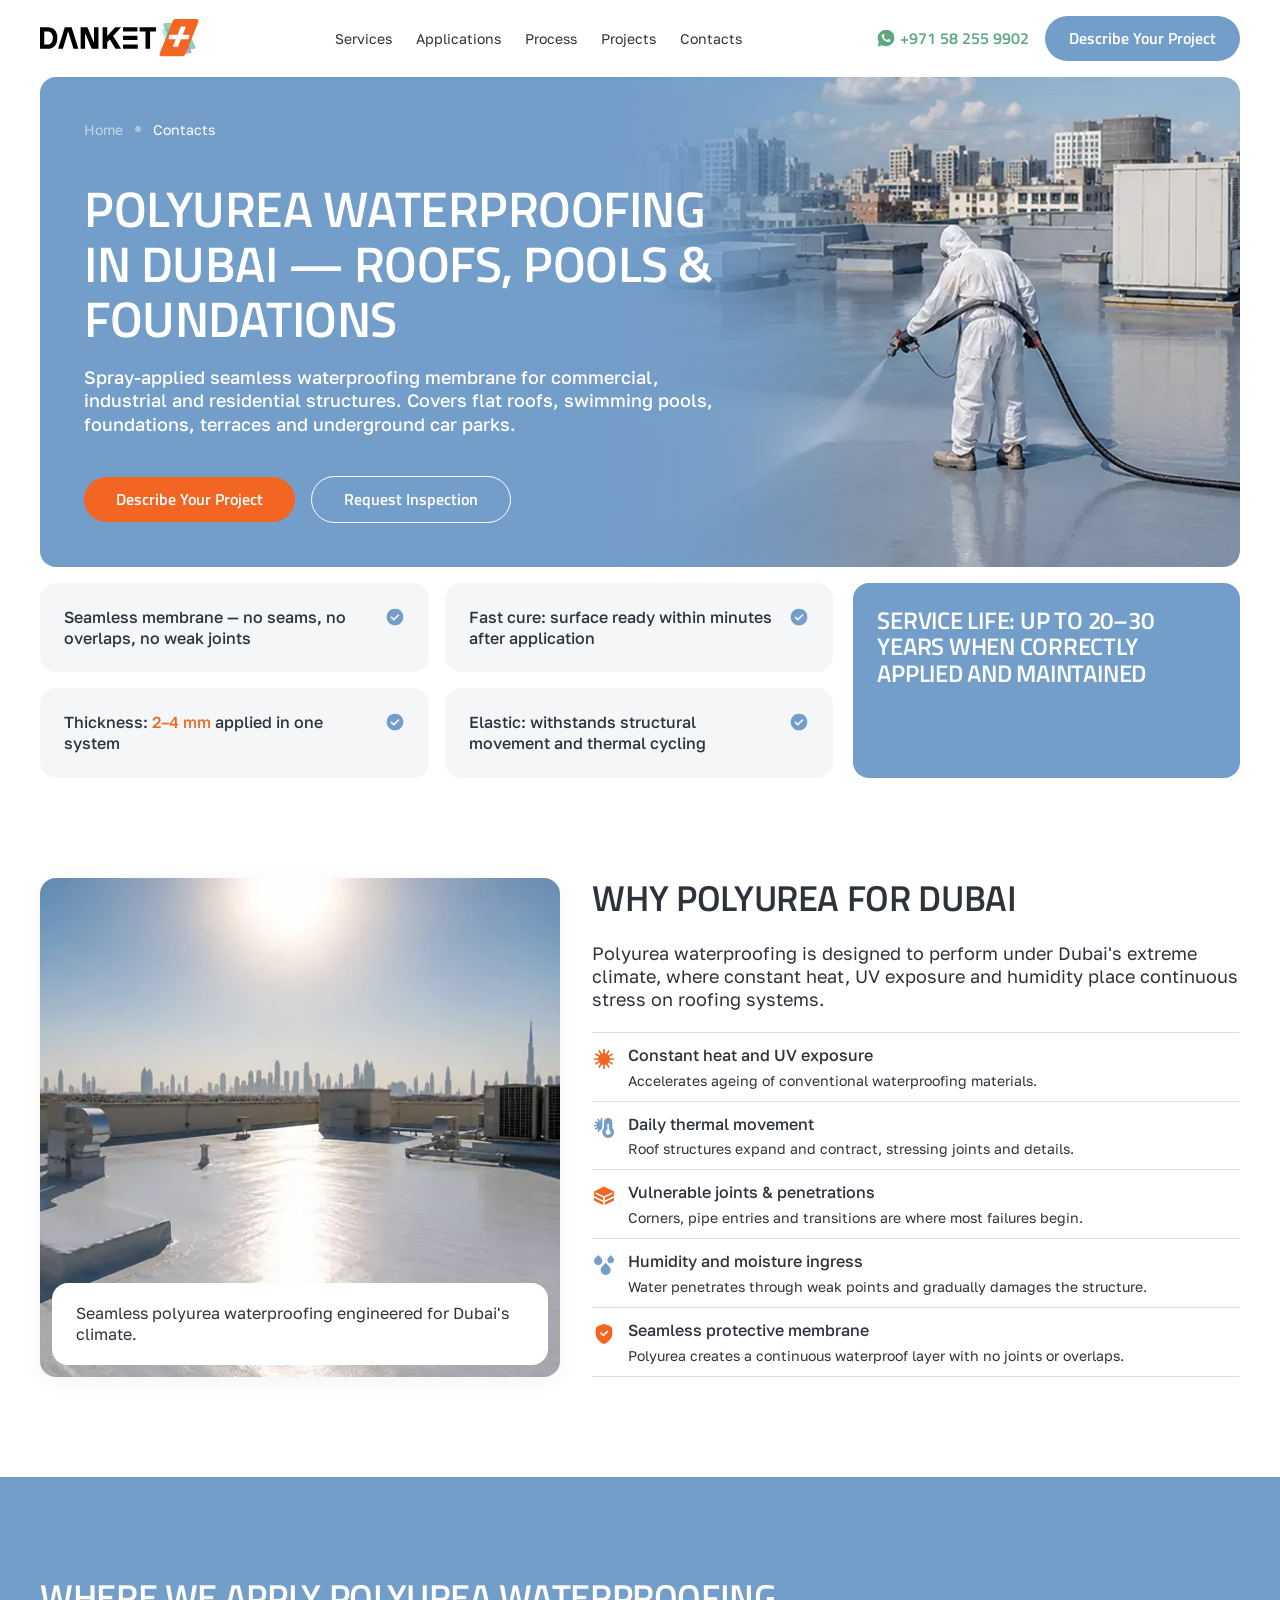
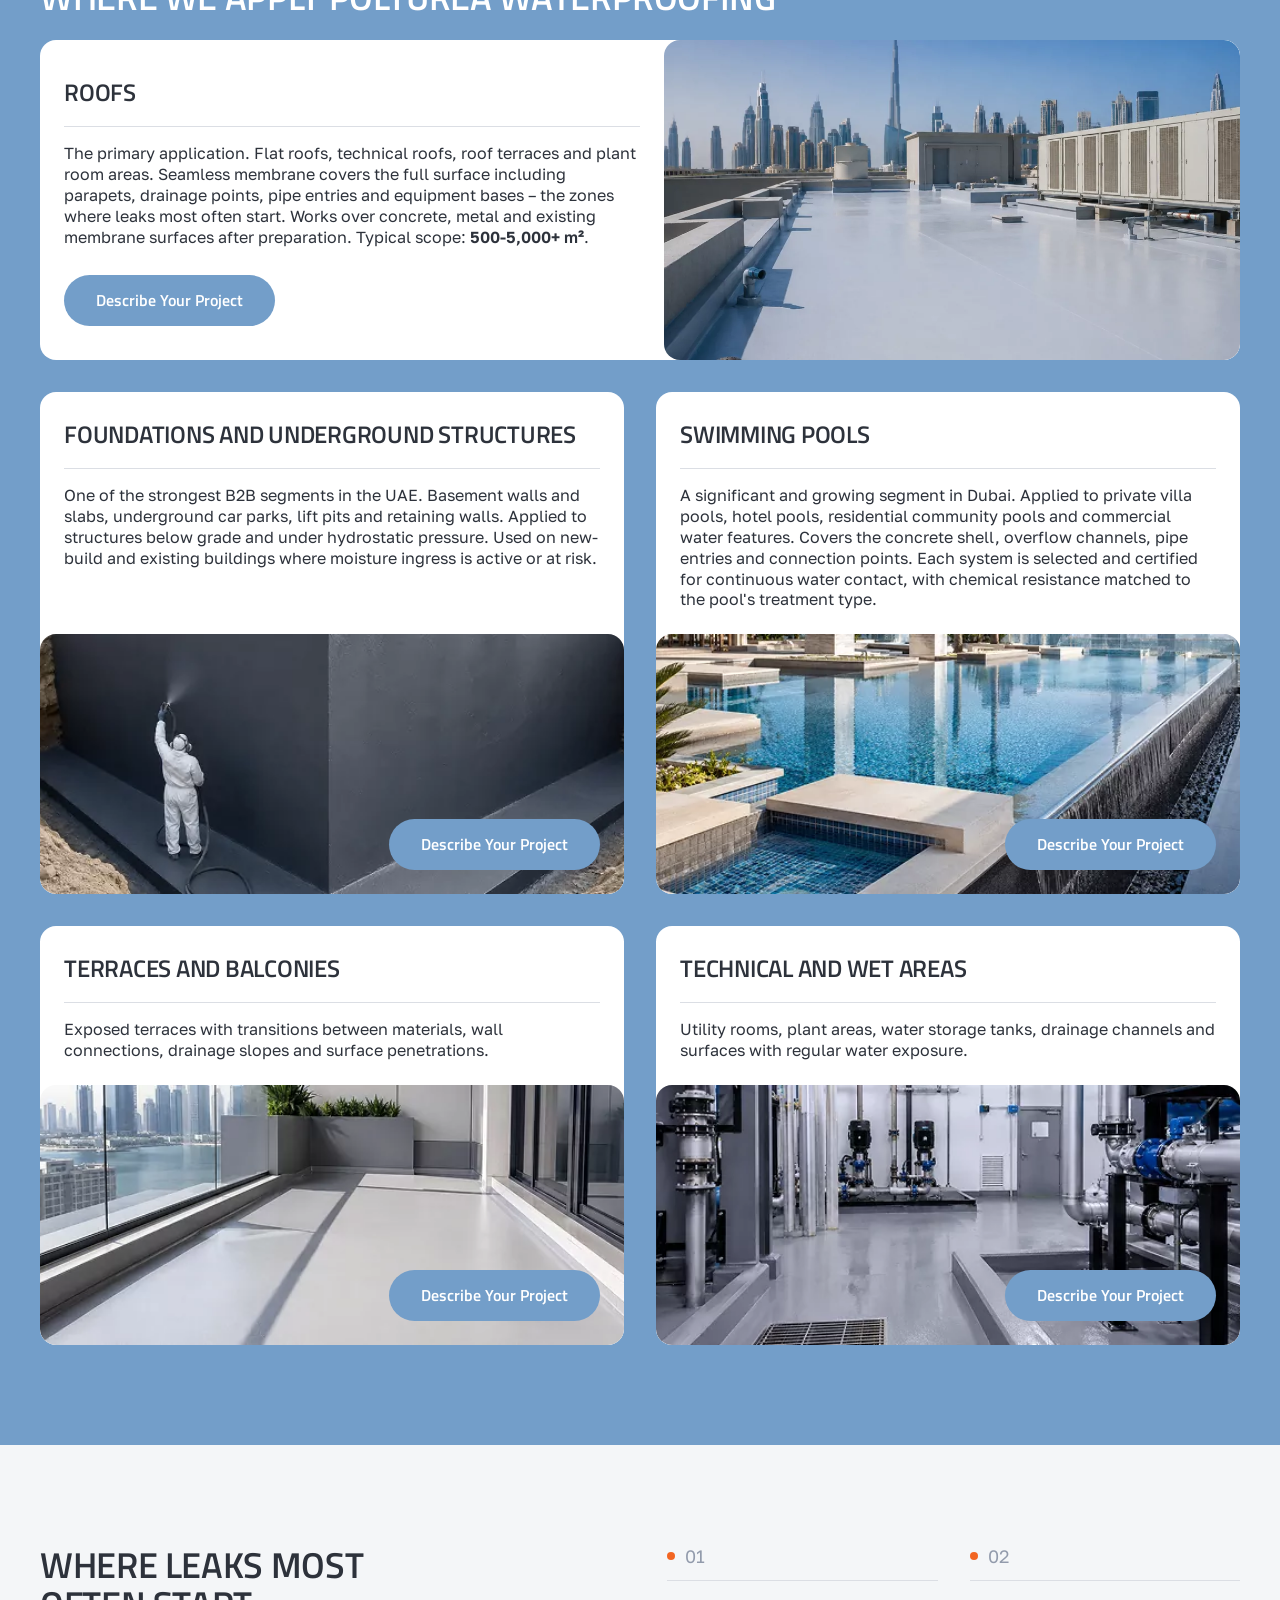
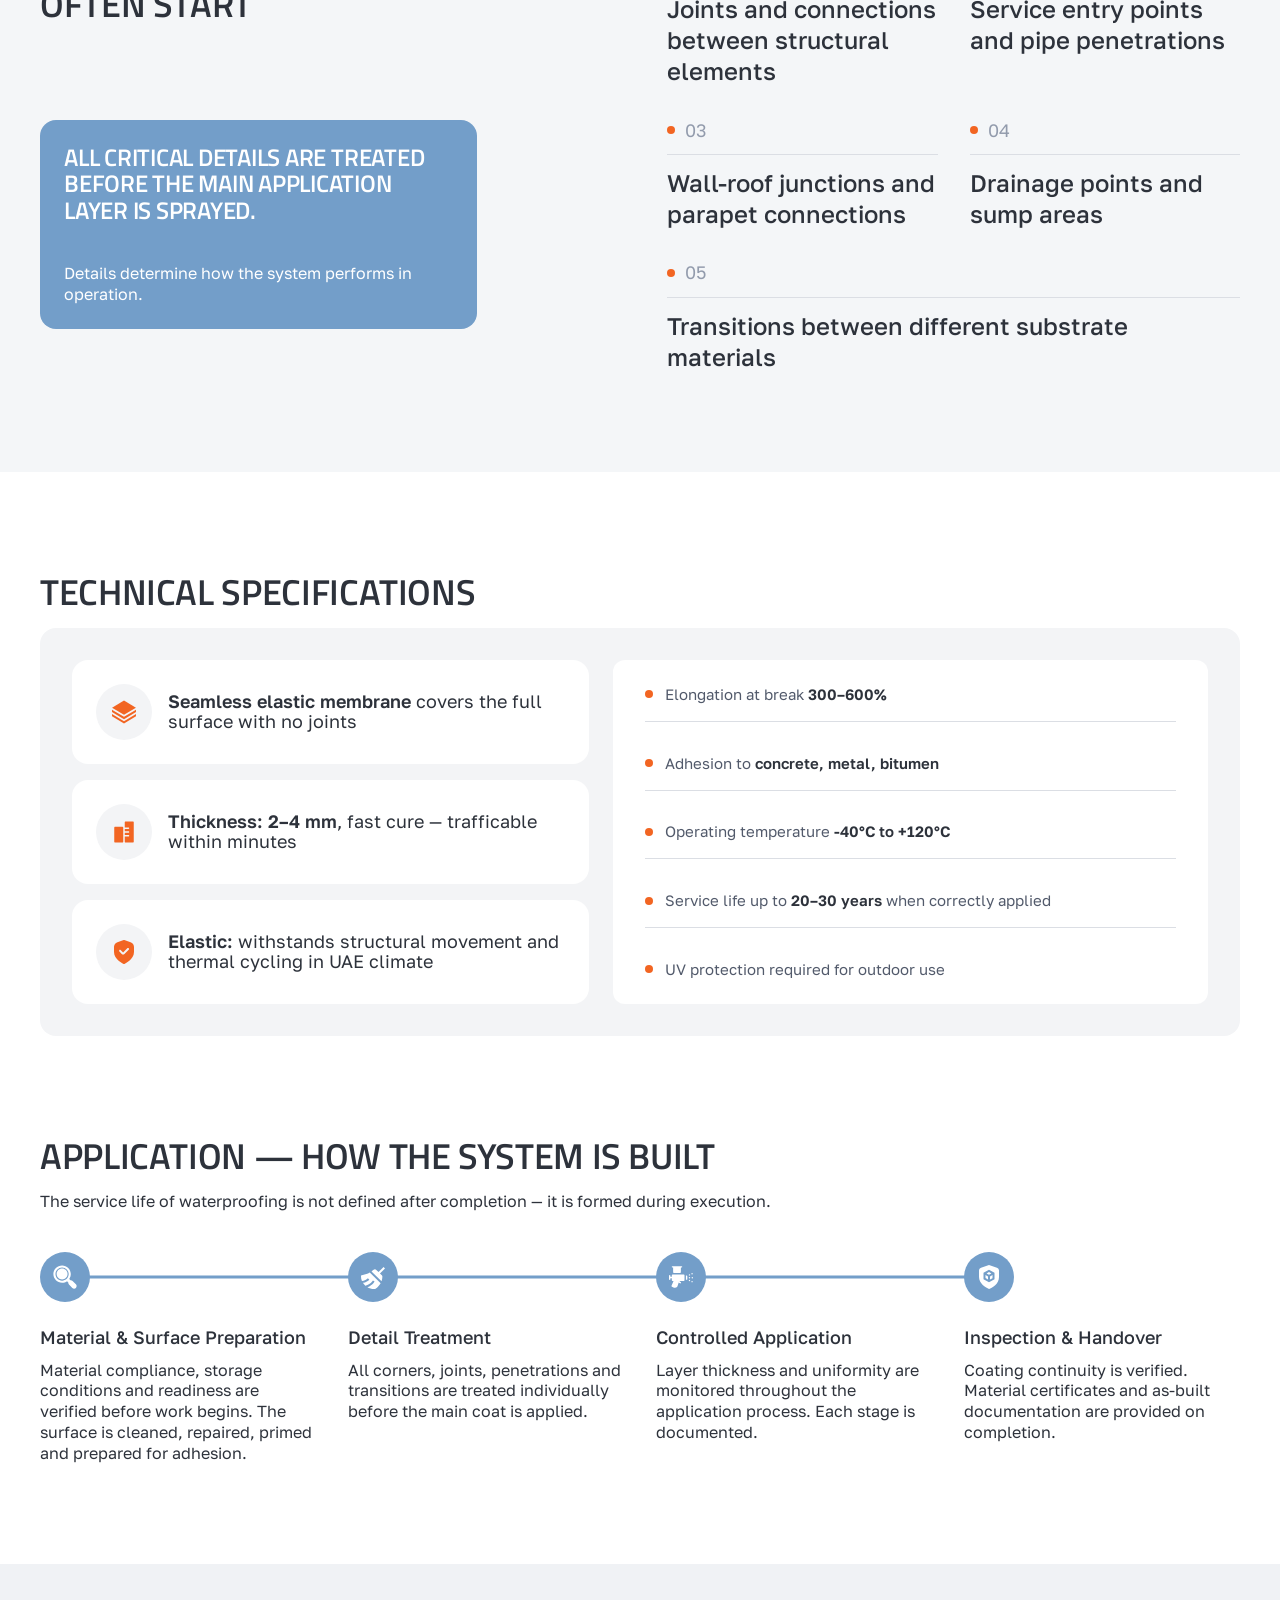
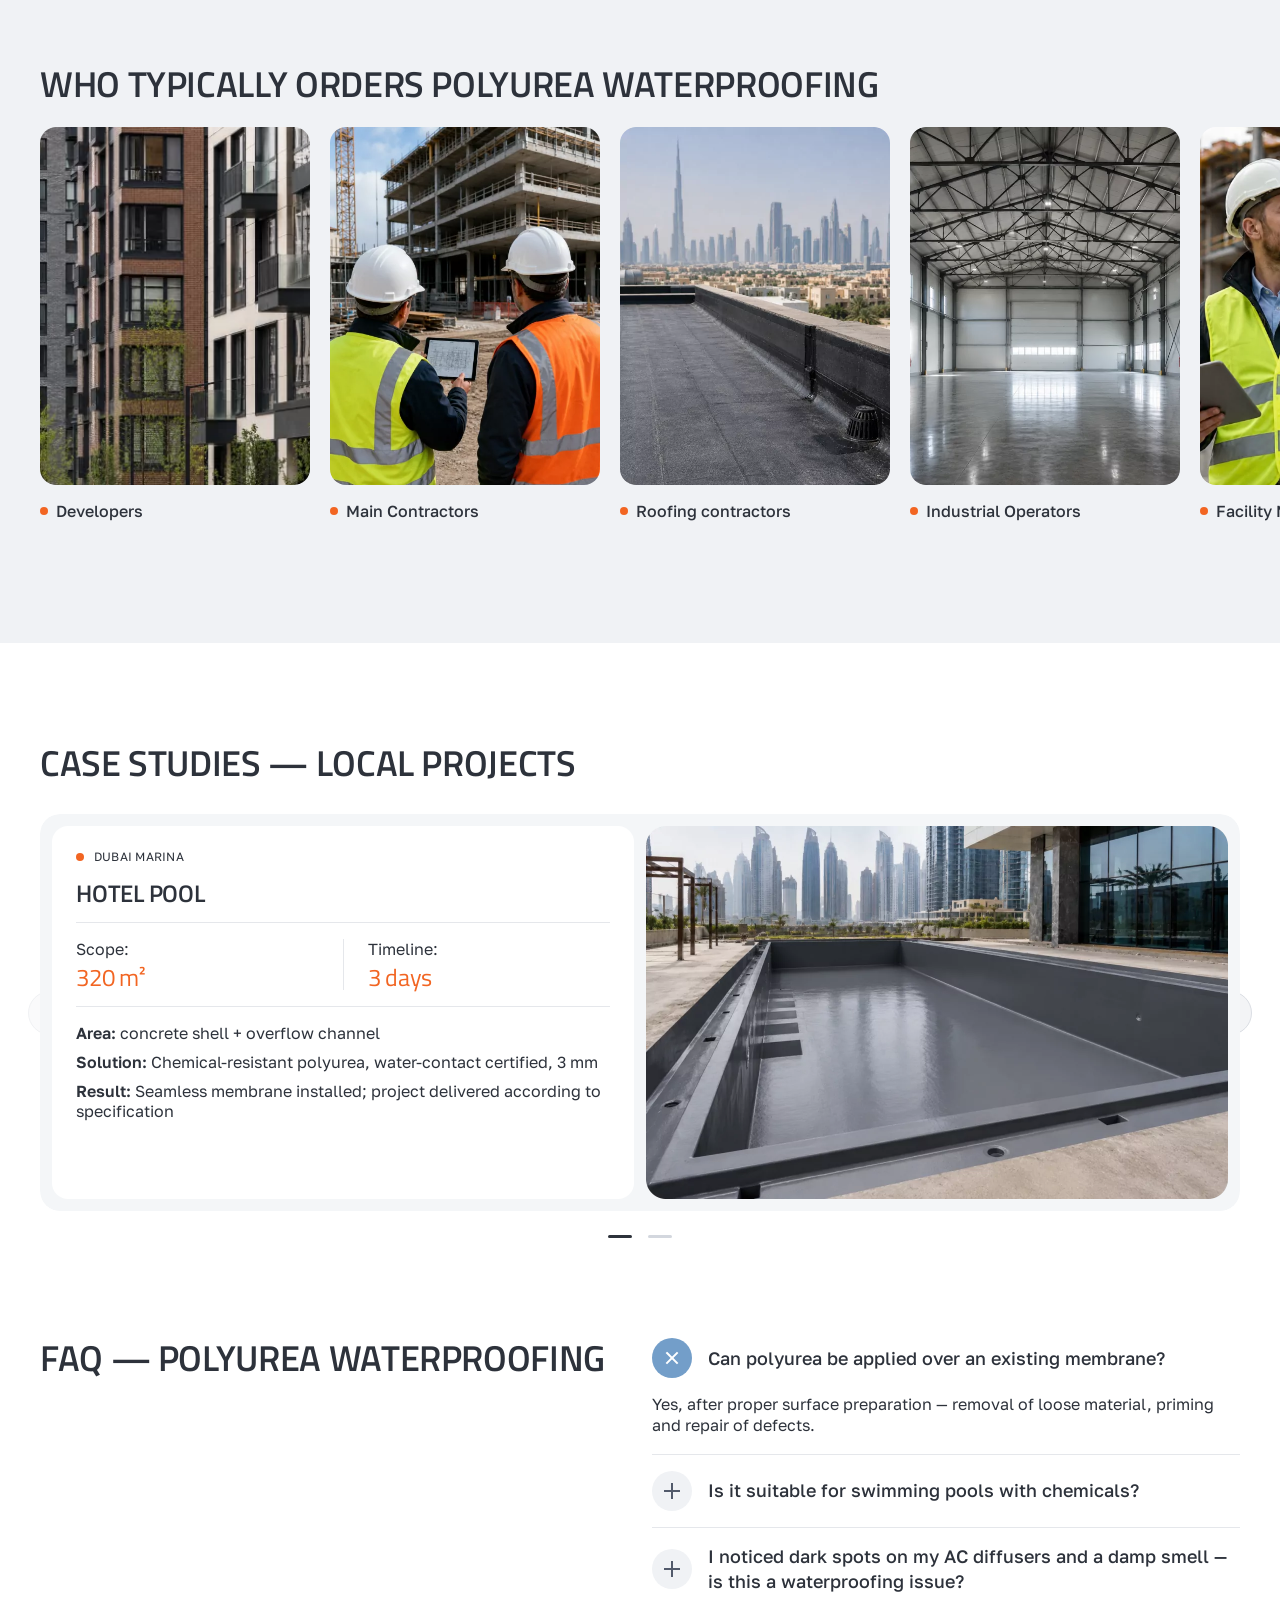
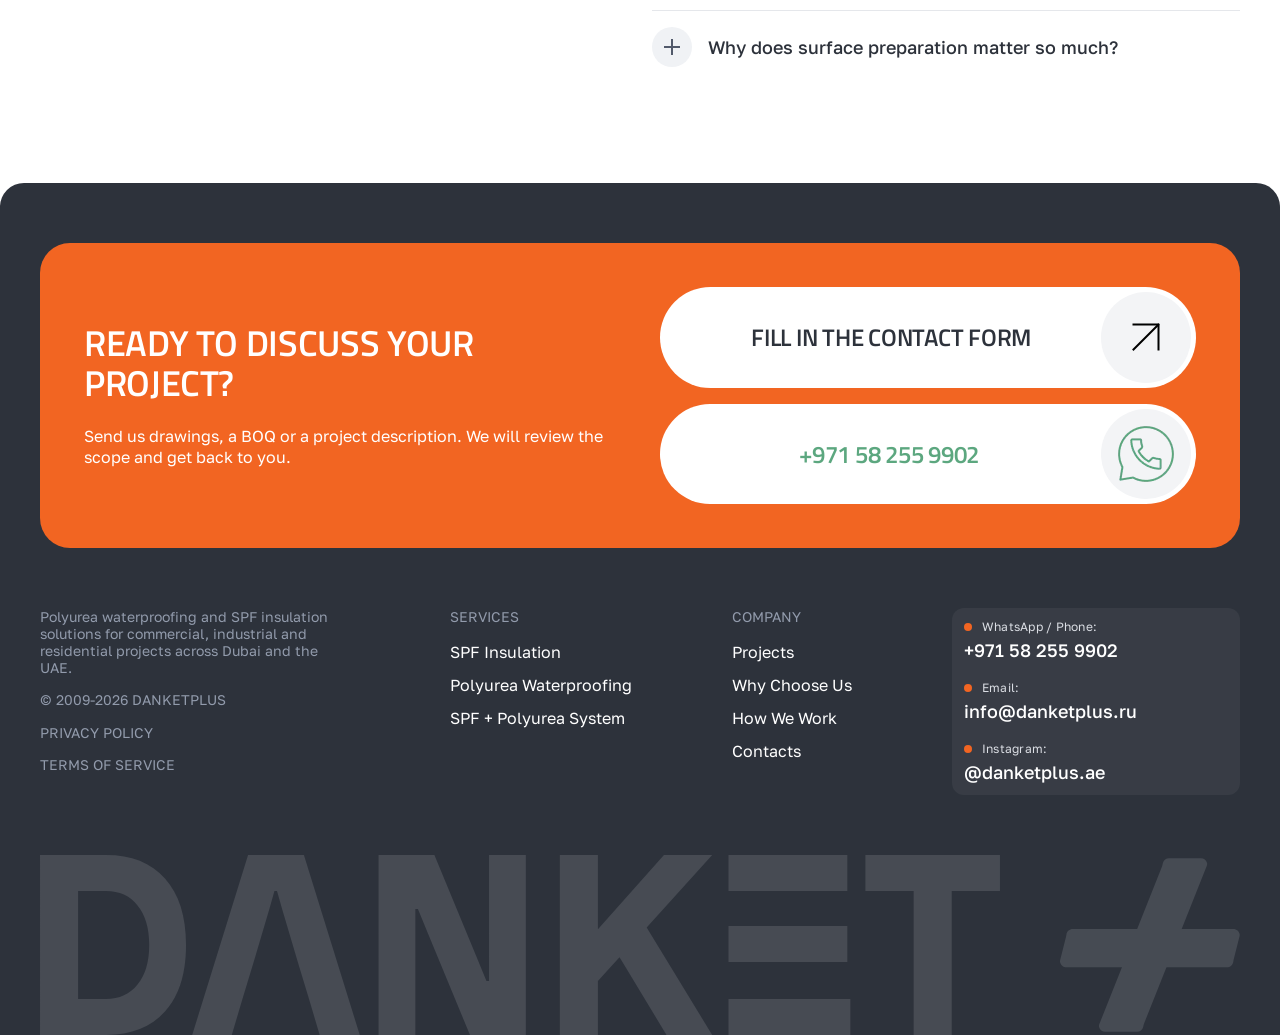
==== commit 9a59d622: "/pu-foam-insulation/ start" ====
--- a/polyurea-waterproofing.html
+++ b/polyurea-waterproofing.html
@@ -8,9 +8,10 @@
         content="Danket Plus - Modern solutions and professional project design. Group of companies.">
     <title>Danket Plus</title>
     <!-- Responsive Preload for LCP Hero Background Images -->
-    <link rel="preload" href="assets/images/hero_bg-mobile.webp" as="image" type="image/webp"
+    <link rel="preload" href="assets/images/polyurea-waterproofing_main-bg_mobile.webp" as="image" type="image/webp"
         media="(max-width: 480px)">
-    <link rel="preload" href="assets/images/hero_bg.webp" as="image" type="image/webp" media="(min-width: 481px)">
+    <link rel="preload" href="assets/images/polyurea-waterproofing_main-bg.webp" as="image" type="image/webp"
+        media="(min-width: 481px)">
     <!-- Preconnect to Google Fonts for performance -->
     <link rel="preconnect" href="https://fonts.googleapis.com">
     <link rel="preconnect" href="https://fonts.gstatic.com" crossorigin>
@@ -23,13 +24,19 @@
             href="https://fonts.googleapis.com/css2?family=Golos+Text:wght@400;500;600;700&family=Titillium+Web:wght@400;600;700&display=swap"
             rel="stylesheet">
     </noscript>
+    <!-- Swiper: both sliders are below the fold, so its CSS must not block first paint -->
+    <link rel="stylesheet" href="assets/vendor/swiper-bundle.min.css" media="print"
+        onload="this.onload=null;this.media='all'">
+    <noscript>
+        <link rel="stylesheet" href="assets/vendor/swiper-bundle.min.css">
+    </noscript>
     <!-- Main Stylesheet -->
     <link rel="stylesheet" href="assets/styles/style.css">
 </head>
 <style>
     .hero__card {
         background: linear-gradient(90deg, #739EC9 47.69%, rgba(115, 158, 201, 0.00) 72.11%),
-            url('assets/images/polyurea-waterproofing_main-bg.png');
+            url('assets/images/polyurea-waterproofing_main-bg.webp');
     }
 
     .hero__content {
@@ -48,11 +55,11 @@
 
     @media (max-width: 480px) {
         .hero {
-            margin-bottom: 80px;
+            margin-bottom: 60px;
         }
 
         .hero__card {
-            background-image: url('assets/images/polyurea-waterproofing_main-bg_mobile.png');
+            background-image: url('assets/images/polyurea-waterproofing_main-bg_mobile.webp');
         }
     }
 </style>
@@ -278,133 +285,1108 @@
                     </div>
                 </div>
             </div>
-
         </section>
 
-
-        
-        <!-- Footer -->
-        <footer class="footer">
-            <div class="container">
-                <!-- Footer Orange CTA Card -->
-                <div class="footer-cta">
-                    <div class="footer-cta__content">
-                        <h2 class="footer-cta__title footer-cta__title--desktop">Ready to discuss your project?</h2>
-                        <h2 class="footer-cta__title footer-cta__title--mobile">Tell us about your project</h2>
-                        <p class="footer-cta__description">Send us drawings, a BOQ or a project description. We will
-                            review the scope and get back to you.</p>
-                    </div>
-                    <div class="footer-cta__actions">
-                        <a href="#contact" class="footer-cta__btn">
-                            <span class="footer-cta__btn-text footer-cta__btn-text--desktop">Fill in the Contact
-                                Form</span>
-                            <span class="footer-cta__btn-text footer-cta__btn-text--mobile">Describe Your
-                                Project</span>
-                            <span class="footer-cta__btn-icon">
-                                <img src="assets/images/arrow-up-right.svg" alt="arrow-up-right.svg" width="60"
-                                    height="60" loading="lazy">
-                            </span>
-                        </a>
-                        <a href="https://wa.me/971582559902" class="footer-cta__btn" target="_blank">
-                            <span class="footer-cta__btn-text footer-cta__btn-text--green">+971 58 255 9902</span>
-                            <span class="footer-cta__btn-icon">
-                                <img src="assets/images/footer_watsapp.webp" alt="WhatsApp"
-                                    class="footer-cta__whatsapp-icon" width="60" height="60" loading="lazy">
-                            </span>
-                        </a>
-                    </div>
-                </div>
-
-                <!-- Footer Columns -->
-                <div class="footer-grid">
-                    <!-- Info Column -->
-                    <div class="footer-col footer-col--info">
-                        <p class="footer-info-text">Polyurea waterproofing and SPF insulation solutions for
-                            commercial,
-                            industrial and residential projects across Dubai and the UAE.</p>
-                        <div class="footer-copyright">
-                            <span>&copy; 2009-2026 DANKETPLUS</span>
-                            <div class="footer-legal-links">
-                                <a href="#" class="footer-link">Privacy Policy</a>
-                                <a href="#" class="footer-link">Terms of Service</a>
-                            </div>
-                        </div>
-                    </div>
-
-                    <!-- Services Column -->
-                    <div class="footer-col footer-col--services">
-                        <h4 class="footer-col-title">Services</h4>
-                        <ul class="footer-col-list">
-                            <li><a href="#" class="footer-link">SPF Insulation</a></li>
-                            <li><a href="#" class="footer-link">Polyurea Waterproofing</a></li>
-                            <li><a href="#" class="footer-link">SPF + Polyurea System</a></li>
-                        </ul>
-                    </div>
-
-                    <!-- Company Column -->
-                    <div class="footer-col footer-col--company">
-                        <h4 class="footer-col-title">Company</h4>
-                        <ul class="footer-col-list">
-                            <li><a href="#" class="footer-link">Projects</a></li>
-                            <li><a href="#" class="footer-link">Why Choose Us</a></li>
-                            <li><a href="#" class="footer-link">How We Work</a></li>
-                            <li><a href="#" class="footer-link">Contacts</a></li>
-                        </ul>
-                    </div>
-
-                    <!-- Contacts Card Column -->
-                    <div class="footer-col footer-col--contacts">
-                        <div class="footer-contacts-card">
-                            <ul class="footer-contacts-list">
-                                <li class="footer-contacts-item">
-                                    <div class="bullet-block">
-                                        <span class="footer-contacts-bullet"></span>
-                                        <span class="footer-contacts-label">WhatsApp / Phone:</span>
-                                    </div>
-                                    <div class="footer-contacts-content">
-                                        <a href="https://wa.me/971582559902" class="footer-contacts-value"
-                                            target="_blank">+971 58 255 9902</a>
-
+            <!-- Why Polyurea For Dubai Section -->
+            <section class="why-dubai">
+                <div class="container">
+                    <div class="why-dubai__grid">
+                        <!-- Left: Image with text badge overlay -->
+                        <div class="why-dubai__media">
+                            <div class="why-dubai__image-wrapper">
+                                <img src="assets/images/why-polyurea.webp"
+                                    alt="Seamless polyurea waterproofing engineered for Dubai's climate"
+                                    class="why-dubai__image" loading="lazy" width="584" height="493">
+                                <div class="why-dubai__badge">
+                                    <p class="why-dubai__badge-text">Seamless polyurea waterproofing engineered for
+                                        Dubai's climate.</p>
+                                </div>
+                            </div>
+                        </div>
+
+                        <!-- Right: Info column -->
+                        <div class="why-dubai__info">
+                            <h2 class="why-dubai__title">WHY POLYUREA FOR DUBAI</h2>
+                            <p class="why-dubai__description">
+                                Polyurea waterproofing is designed to perform under Dubai's extreme climate, where
+                                constant heat, UV exposure and humidity place continuous stress on roofing systems.
+                            </p>
+
+                            <ul class="why-dubai__list">
+                                <li class="why-dubai__item">
+                                    <span class="why-dubai__icon-wrapper icon-sun">
+                                        <svg xmlns="http://www.w3.org/2000/svg" width="18" height="18"
+                                            viewBox="0 0 18 18" fill="none">
+                                            <g clip-path="url(#clip0_962_16108)">
+                                                <path
+                                                    d="M14.19 9.75C14.1313 10.1645 14.023 10.5704 13.8675 10.959L17.1562 12.8738L16.4062 14.1705L13.1152 12.2543C12.8678 12.5671 12.5855 12.8507 12.2738 13.0995L14.1923 16.3995L12.8925 17.1532L10.9777 13.86C10.5836 14.0199 10.1712 14.1308 9.75 14.19V18H8.25V14.19C7.83246 14.1313 7.42367 14.0218 7.03275 13.8638L5.12025 17.1532L3.825 16.3988L5.73975 13.1063C5.42639 12.8572 5.14255 12.5731 4.89375 12.2595L1.61025 14.1705L0.85575 12.8738L4.13475 10.9643C3.97793 10.5741 3.86889 10.1664 3.81 9.75H0V8.25H3.81C3.86928 7.83153 3.97909 7.42179 4.137 7.02975L0.8505 5.1165L1.605 3.8205L4.89525 5.736C5.14815 5.41885 5.43681 5.13195 5.7555 4.881L3.8445 1.59525L5.1405 0.84075L7.05 4.12875C7.43579 3.97482 7.83868 3.86781 8.25 3.81V0H9.75V3.81C10.164 3.86868 10.5694 3.97696 10.9575 4.1325L12.8715 0.84075L14.1675 1.59525L12.2535 4.88775C12.57 5.1386 12.8568 5.42469 13.1085 5.7405L16.4085 3.8205L17.163 5.1165L13.863 7.03575C14.0206 7.42583 14.1304 7.83354 14.19 8.25H18V9.75H14.19Z"
+                                                    fill="#F26522" />
+                                            </g>
+                                            <defs>
+                                                <clipPath id="clip0_962_16108">
+                                                    <rect width="18" height="18" fill="white" />
+                                                </clipPath>
+                                            </defs>
+                                        </svg>
+                                    </span>
+                                    <div class="why-dubai__item-content">
+                                        <h4 class="why-dubai__item-title">Constant heat and UV exposure</h4>
+                                        <p class="why-dubai__item-text">Accelerates ageing of conventional waterproofing
+                                            materials.</p>
                                     </div>
                                 </li>
-                                <li class="footer-contacts-item">
-                                    <div class="bullet-block">
-                                        <span class="footer-contacts-bullet"></span>
-                                        <span class="footer-contacts-label">Email:</span>
-                                    </div>
-
-                                    <div class="footer-contacts-content">
-                                        <a href="mailto:info@danketplus.ru"
-                                            class="footer-contacts-value">info@danketplus.ru</a>
+
+                                <li class="why-dubai__item">
+                                    <span class="why-dubai__icon-wrapper icon-temp">
+                                        <svg xmlns="http://www.w3.org/2000/svg" width="18" height="18"
+                                            viewBox="0 0 18 18" fill="none">
+                                            <g clip-path="url(#clip0_962_16115)">
+                                                <path
+                                                    d="M18 12.75C17.9982 14.1418 17.4445 15.4762 16.4603 16.4603C15.4762 17.4445 14.1418 17.9982 12.75 18C8.19225 18.0877 5.74875 12.2715 9 9.08325V3.75C9.15825 -1.20675 16.3433 -1.2 16.5 3.75V9.08325C17.4592 10.063 17.9975 11.3789 18 12.75ZM15 12.75C14.9999 12.2848 14.8557 11.831 14.587 11.4512C14.3184 11.0713 13.9386 10.7841 13.5 10.629V6C13.5 5.80109 13.421 5.61032 13.2803 5.46967C13.1397 5.32902 12.9489 5.25 12.75 5.25C12.5511 5.25 12.3603 5.32902 12.2197 5.46967C12.079 5.61032 12 5.80109 12 6V10.629C11.6111 10.7665 11.2674 11.0083 11.0067 11.3279C10.7459 11.6475 10.578 12.0327 10.5213 12.4413C10.4647 12.8499 10.5214 13.2662 10.6854 13.6447C10.8494 14.0232 11.1143 14.3494 11.4511 14.5875C11.7879 14.8257 12.1837 14.9666 12.5953 14.995C13.0068 15.0234 13.4182 14.938 13.7845 14.7484C14.1509 14.5587 14.458 14.272 14.6723 13.9195C14.8867 13.5671 15.0001 13.1625 15 12.75ZM7.5 0.75C7.5 0.551088 7.42098 0.360322 7.28033 0.21967C7.13968 0.0790176 6.94891 0 6.75 0C6.55109 0 6.36032 0.0790176 6.21967 0.21967C6.07902 0.360322 6 0.551088 6 0.75V2.31225C5.72241 2.35886 5.44991 2.43194 5.18625 2.5305L4.404 1.134C4.35813 1.04411 4.2946 0.964406 4.2172 0.899652C4.1398 0.834899 4.05013 0.786432 3.95356 0.757152C3.85698 0.727873 3.75549 0.718384 3.65517 0.729253C3.55484 0.740122 3.45774 0.771126 3.36968 0.820408C3.28162 0.86969 3.20441 0.936237 3.14267 1.01606C3.08093 1.09589 3.03594 1.18735 3.01039 1.28498C2.98484 1.3826 2.97925 1.48438 2.99396 1.58422C3.00867 1.68405 3.04338 1.77989 3.096 1.866L3.888 3.27975C3.6595 3.46862 3.45 3.67937 3.2625 3.909L1.875 3.102C1.7897 3.04565 1.69379 3.00733 1.59314 2.98939C1.4925 2.97146 1.38925 2.97429 1.28974 2.99771C1.19023 3.02114 1.09655 3.06466 1.01447 3.1256C0.932395 3.18654 0.863641 3.26362 0.812436 3.3521C0.761231 3.44059 0.728656 3.5386 0.716711 3.64013C0.704767 3.74166 0.713705 3.84456 0.742977 3.94251C0.77225 4.04046 0.821238 4.1314 0.886932 4.20972C0.952627 4.28805 1.03364 4.35212 1.125 4.398L2.52075 5.21325C2.4276 5.4686 2.35806 5.73195 2.313 6H0.75C0.551088 6 0.360322 6.07902 0.21967 6.21967C0.0790176 6.36032 0 6.55109 0 6.75C0 6.94891 0.0790176 7.13968 0.21967 7.28033C0.360322 7.42098 0.551088 7.5 0.75 7.5H2.31375C2.36055 7.77731 2.43363 8.04953 2.532 8.313L1.134 9.096C1.04411 9.14187 0.964406 9.2054 0.899652 9.2828C0.834899 9.3602 0.786432 9.44987 0.757152 9.54644C0.727873 9.64302 0.718384 9.7445 0.729253 9.84483C0.740122 9.94516 0.771126 10.0423 0.820408 10.1303C0.86969 10.2184 0.936237 10.2956 1.01606 10.3573C1.09589 10.4191 1.18735 10.4641 1.28498 10.4896C1.3826 10.5152 1.48438 10.5208 1.58422 10.506C1.68405 10.4913 1.77989 10.4566 1.866 10.404L3.28125 9.61125C3.46959 9.83996 3.67984 10.0497 3.909 10.2375L3.102 11.625C3.01618 11.7959 2.99888 11.9931 3.05364 12.1763C3.10839 12.3595 3.23107 12.5149 3.39658 12.6107C3.56209 12.7065 3.75793 12.7354 3.94407 12.6916C4.13021 12.6478 4.29259 12.5345 4.398 12.375L5.21325 10.98L5.25 10.9935C6.3105 11.4862 6.60675 9.7575 7.10625 9.0435C7.36442 8.64732 7.50127 8.18437 7.5 7.7115V0.75Z"
+                                                    fill="#739EC9" />
+                                            </g>
+                                            <defs>
+                                                <clipPath id="clip0_962_16115">
+                                                    <rect width="18" height="18" fill="white" />
+                                                </clipPath>
+                                            </defs>
+                                        </svg>
+                                    </span>
+                                    <div class="why-dubai__item-content">
+                                        <h4 class="why-dubai__item-title">Daily thermal movement</h4>
+                                        <p class="why-dubai__item-text">Roof structures expand and contract, stressing
+                                            joints and details.</p>
                                     </div>
                                 </li>
-                                <li class="footer-contacts-item">
-                                    <div class="bullet-block">
-                                        <span class="footer-contacts-bullet"></span>
-                                        <span class="footer-contacts-label">Instagram:</span>
-                                    </div>
-                                    <div class="footer-contacts-content">
-                                        <a href="https://instagram.com/danketplus.ae" class="footer-contacts-value"
-                                            target="_blank">@danketplus.ae</a>
+
+                                <li class="why-dubai__item">
+                                    <span class="why-dubai__icon-wrapper icon-joints">
+                                        <svg xmlns="http://www.w3.org/2000/svg" width="18" height="18"
+                                            viewBox="0 0 18 18" fill="none">
+                                            <g clip-path="url(#clip0_962_16122)">
+                                                <path
+                                                    d="M8.25 17.118L0 13.1618V10.626L8.25 14.589V17.118ZM9.75 17.1165L18 13.1325V10.6403L9.75 14.5905V17.1165ZM9 0.535522L0 4.87502V9.02702L8.25 12.9825V10.4535L1.5 7.21202V5.58752L9 9.15077L16.5 5.58752V7.22327L9.75 10.455V12.9818L18 8.99777V4.87502L9 0.535522Z"
+                                                    fill="#F26522" />
+                                            </g>
+                                            <defs>
+                                                <clipPath id="clip0_962_16122">
+                                                    <rect width="18" height="18" fill="white" />
+                                                </clipPath>
+                                            </defs>
+                                        </svg>
+                                    </span>
+                                    <div class="why-dubai__item-content">
+                                        <h4 class="why-dubai__item-title">Vulnerable joints & penetrations</h4>
+                                        <p class="why-dubai__item-text">Corners, pipe entries and transitions are where
+                                            most failures begin.</p>
+                                    </div>
+                                </li>
+
+                                <li class="why-dubai__item">
+                                    <span class="why-dubai__icon-wrapper icon-humidity">
+                                        <svg xmlns="http://www.w3.org/2000/svg" width="18" height="18"
+                                            viewBox="0 0 18 18" fill="none">
+                                            <g clip-path="url(#clip0_962_16129)">
+                                                <path
+                                                    d="M10.5002 18C9.90904 18.0018 9.32337 17.8862 8.77721 17.6599C8.23106 17.4336 7.73531 17.101 7.31873 16.6815C6.47967 15.8352 6.0089 14.6917 6.0089 13.5C6.0089 12.3083 6.47967 11.1648 7.31873 10.3185L10.5002 6.94575L13.6975 10.3335C14.5292 11.1816 14.9938 12.3229 14.9908 13.5107C14.9879 14.6986 14.5176 15.8375 13.6817 16.6815C13.2652 17.101 12.7694 17.4336 12.2233 17.6599C11.6771 17.8862 11.0914 18.0018 10.5002 18ZM3.75023 9C3.25762 9.00121 2.76966 8.90472 2.31458 8.71613C1.85949 8.52753 1.44633 8.25056 1.09898 7.90125C0.399979 7.1959 0.0078125 6.24304 0.0078125 5.25C0.0078125 4.25696 0.399979 3.3041 1.09898 2.59875L3.75023 0.00524902L6.39548 2.59275C7.09747 3.29737 7.49212 4.25114 7.49324 5.24576C7.49437 6.24038 7.10187 7.19504 6.40148 7.90125C6.05421 8.25066 5.64106 8.52769 5.18596 8.7163C4.73086 8.9049 4.24286 9.00133 3.75023 9ZM15.0002 7.5C14.6061 7.50102 14.2157 7.42386 13.8517 7.27298C13.4876 7.1221 13.1571 6.9005 12.8792 6.621C12.3199 6.05678 12.0061 5.29447 12.0061 4.5C12.0061 3.70553 12.3199 2.94322 12.8792 2.379L14.9867 0.036749L17.1452 2.40375C17.6933 2.9703 17.9978 3.72899 17.9933 4.51727C17.9888 5.30555 17.6758 6.06072 17.1212 6.621C16.8434 6.9005 16.5129 7.1221 16.1488 7.27298C15.7847 7.42386 15.3943 7.50102 15.0002 7.5Z"
+                                                    fill="#739EC9" />
+                                            </g>
+                                            <defs>
+                                                <clipPath id="clip0_962_16129">
+                                                    <rect width="18" height="18" fill="white" />
+                                                </clipPath>
+                                            </defs>
+                                        </svg>
+                                    </span>
+                                    <div class="why-dubai__item-content">
+                                        <h4 class="why-dubai__item-title">Humidity and moisture ingress</h4>
+                                        <p class="why-dubai__item-text">Water penetrates through weak points and
+                                            gradually damages the structure.</p>
+                                    </div>
+                                </li>
+
+                                <li class="why-dubai__item">
+                                    <span class="why-dubai__icon-wrapper icon-membrane">
+                                        <svg xmlns="http://www.w3.org/2000/svg" width="18" height="18"
+                                            viewBox="0 0 18 18" fill="none">
+                                            <g clip-path="url(#clip0_962_16136)">
+                                                <path
+                                                    d="M13.9358 1.60506L9.237 0.0383085C9.08316 -0.0129323 8.91685 -0.0129323 8.763 0.0383085L4.06425 1.60506C3.31718 1.85322 2.66731 2.3305 2.20698 2.96909C1.74666 3.60768 1.49928 4.3751 1.5 5.16231V9.00006C1.5 14.6723 8.4 17.8051 8.6955 17.9356C8.79137 17.9781 8.8951 18.0002 9 18.0002C9.1049 18.0002 9.20864 17.9781 9.3045 17.9356C9.6 17.8051 16.5 14.6723 16.5 9.00006V5.16231C16.5007 4.3751 16.2533 3.60768 15.793 2.96909C15.3327 2.3305 14.6828 1.85322 13.9358 1.60506ZM12.5385 7.28781L9.3345 10.4918C9.20339 10.6238 9.04736 10.7284 8.87548 10.7996C8.7036 10.8708 8.51929 10.9072 8.33325 10.9066H8.3085C8.11867 10.9037 7.9314 10.8623 7.75801 10.7849C7.58463 10.7076 7.42873 10.5959 7.29975 10.4566L5.57025 8.65656C5.49535 8.58707 5.43544 8.503 5.39419 8.40952C5.35294 8.31605 5.33123 8.21513 5.33039 8.11296C5.32954 8.01078 5.34958 7.90952 5.38928 7.81537C5.42897 7.72122 5.48749 7.63618 5.56123 7.56546C5.63497 7.49473 5.72238 7.43983 5.81811 7.4041C5.91383 7.36837 6.01585 7.35258 6.11789 7.35769C6.21994 7.36281 6.31986 7.38872 6.41154 7.43383C6.50321 7.47895 6.5847 7.54232 6.651 7.62006L8.334 9.37506L11.475 6.22506C11.6165 6.08844 11.8059 6.01285 12.0026 6.01455C12.1992 6.01626 12.3873 6.09514 12.5264 6.2342C12.6654 6.37325 12.7443 6.56136 12.746 6.75801C12.7477 6.95466 12.6721 7.14411 12.5355 7.28556L12.5385 7.28781Z"
+                                                    fill="#F26522" />
+                                            </g>
+                                            <defs>
+                                                <clipPath id="clip0_962_16136">
+                                                    <rect width="18" height="18" fill="white" />
+                                                </clipPath>
+                                            </defs>
+                                        </svg>
+                                    </span>
+                                    <div class="why-dubai__item-content">
+                                        <h4 class="why-dubai__item-title">Seamless protective membrane</h4>
+                                        <p class="why-dubai__item-text">Polyurea creates a continuous waterproof layer
+                                            with no joints or overlaps.</p>
                                     </div>
                                 </li>
                             </ul>
                         </div>
                     </div>
                 </div>
-
-                <!-- Translucent Giant Logo Background -->
-                <div class="footer-bg-logo">
-                    <img src="assets/images/footer-logo1.svg" alt="DANKET" class="footer-bg-logo__text" width="982"
-                        height="184" loading="lazy">
-                    <img src="assets/images/footer-logo2.svg" alt="+" class="footer-bg-logo__plus" width="191"
-                        height="184" loading="lazy">
+            </section>
+
+            <!-- Where We Apply Polyurea Section -->
+            <section class="apply-section">
+                <div class="container">
+                    <h2 class="apply-section__title">WHERE WE APPLY POLYUREA WATERPROOFING</h2>
+
+                    <div class="apply-grid">
+                        <!-- Card 1: Roofs (Full-width card) -->
+                        <div class="apply-card apply-card--full">
+                            <div class="apply-card__info">
+                                <h3 class="apply-card__title">ROOFS</h3>
+                                <p class="apply-card__text">
+                                    The primary application. Flat roofs, technical roofs, roof terraces and plant room
+                                    areas. Seamless membrane covers the full surface including parapets, drainage
+                                    points, pipe entries and equipment bases – the zones where leaks most often start.
+                                    Works over concrete, metal and existing membrane surfaces after preparation. Typical
+                                    scope: <strong>500-5,000+ m²</strong>.
+                                </p>
+                                <a href="#contact" class="apply-btn apply-btn--inline">Describe Your Project</a>
+                            </div>
+                            <div class="apply-card__media">
+                                <img src="assets/images/apply-polyurea_img1.webp" alt="Roofs application"
+                                    class="apply-card__image" loading="lazy" width="1200" height="636">
+                            </div>
+                        </div>
+
+                        <!-- Card 2: Foundations and Underground Structures -->
+                        <div class="apply-card">
+                            <div class="apply-card__info">
+                                <h3 class="apply-card__title">FOUNDATIONS AND UNDERGROUND STRUCTURES</h3>
+                                <p class="apply-card__text">
+                                    One of the strongest B2B segments in the UAE. Basement walls and slabs, underground
+                                    car parks, lift pits and retaining walls. Applied to structures below grade and
+                                    under hydrostatic pressure. Used on new-build and existing buildings where moisture
+                                    ingress is active or at risk.
+                                </p>
+                                <a href="#contact" class="apply-btn apply-btn--mobile">Describe Your Project</a>
+                            </div>
+                            <div class="apply-card__media">
+                                <img src="assets/images/apply-polyurea_img2.webp"
+                                    alt="Foundations and underground structures application" class="apply-card__image"
+                                    loading="lazy" width="584" height="234">
+                                <a href="#contact" class="apply-btn apply-btn--desktop">Describe Your Project</a>
+                            </div>
+                        </div>
+
+                        <!-- Card 3: Swimming Pools -->
+                        <div class="apply-card">
+                            <div class="apply-card__info">
+                                <h3 class="apply-card__title">SWIMMING POOLS</h3>
+                                <p class="apply-card__text">
+                                    A significant and growing segment in Dubai. Applied to private villa pools, hotel
+                                    pools, residential community pools and commercial water features. Covers the
+                                    concrete shell, overflow channels, pipe entries and connection points. Each system
+                                    is selected and certified for continuous water contact, with chemical resistance
+                                    matched to the pool's treatment type.
+                                </p>
+                                <a href="#contact" class="apply-btn apply-btn--mobile">Describe Your Project</a>
+                            </div>
+                            <div class="apply-card__media">
+                                <img src="assets/images/apply-polyurea_img3.webp" alt="Swimming pools application"
+                                    class="apply-card__image" loading="lazy" width="584" height="234">
+                                <a href="#contact" class="apply-btn apply-btn--desktop">Describe Your Project</a>
+                            </div>
+                        </div>
+
+                        <!-- Card 4: Terraces and Balconies -->
+                        <div class="apply-card">
+                            <div class="apply-card__info">
+                                <h3 class="apply-card__title">TERRACES AND BALCONIES</h3>
+                                <p class="apply-card__text">
+                                    Exposed terraces with transitions between materials, wall connections, drainage
+                                    slopes and surface penetrations.
+                                </p>
+                                <a href="#contact" class="apply-btn apply-btn--mobile">Describe Your Project</a>
+                            </div>
+                            <div class="apply-card__media">
+                                <img src="assets/images/apply-polyurea_img4.webp"
+                                    alt="Terraces and balconies application" class="apply-card__image" loading="lazy" width="584" height="234">
+                                <a href="#contact" class="apply-btn apply-btn--desktop">Describe Your Project</a>
+                            </div>
+                        </div>
+
+                        <!-- Card 5: Technical and Wet Areas -->
+                        <div class="apply-card">
+                            <div class="apply-card__info">
+                                <h3 class="apply-card__title">TECHNICAL AND WET AREAS</h3>
+                                <p class="apply-card__text">
+                                    Utility rooms, plant areas, water storage tanks, drainage channels and surfaces with
+                                    regular water exposure.
+                                </p>
+                                <a href="#contact" class="apply-btn apply-btn--mobile">Describe Your Project</a>
+                            </div>
+                            <div class="apply-card__media">
+                                <img src="assets/images/apply-polyurea_img5.webp"
+                                    alt="Technical and wet areas application" class="apply-card__image" loading="lazy" width="584" height="234">
+                                <a href="#contact" class="apply-btn apply-btn--desktop">Describe Your Project</a>
+                            </div>
+                        </div>
+                    </div>
                 </div>
-            </div>
-        </footer>
-
-        <!-- Inline script for mobile menu toggling (PageSpeed optimized, zero request overhead) -->
-        <script src="assets/js/script.js" defer></script>
+            </section>
+
+            <!-- Where Leaks Most Often Start Section -->
+            <section class="leaks-section">
+                <div class="container">
+                    <div class="leaks-grid">
+                        <!-- Left Column: Title + Blue Card (Desktop) -->
+                        <div class="leaks-left">
+                            <h2 class="leaks-title">WHERE LEAKS MOST OFTEN START</h2>
+
+                            <div class="leaks-blue-card leaks-blue-card--desktop">
+                                <h3 class="leaks-blue-card__title">
+                                    ALL CRITICAL DETAILS ARE TREATED BEFORE THE MAIN APPLICATION LAYER IS SPRAYED.
+                                </h3>
+                                <p class="leaks-blue-card__text">
+                                    Details determine how the system performs in operation.
+                                </p>
+                            </div>
+                        </div>
+
+                        <!-- Right Column: Numbered Items Grid + Blue Card (Mobile/Tablet) -->
+                        <div class="leaks-right">
+                            <div class="leaks-items-grid">
+                                <div class="leaks-item">
+                                    <div class="leaks-item__header">
+                                        <img src="assets/images/red-dot.svg" alt="dot" class="leaks-item__dot" width="8"
+                                            height="8">
+                                        <span class="leaks-item__num">01</span>
+                                    </div>
+                                    <h4 class="leaks-item__title">Joints and connections between structural elements
+                                    </h4>
+                                </div>
+
+                                <div class="leaks-item">
+                                    <div class="leaks-item__header">
+                                        <img src="assets/images/red-dot.svg" alt="dot" class="leaks-item__dot" width="8"
+                                            height="8">
+                                        <span class="leaks-item__num">02</span>
+                                    </div>
+                                    <h4 class="leaks-item__title">Service entry points and pipe penetrations</h4>
+                                </div>
+
+                                <div class="leaks-item">
+                                    <div class="leaks-item__header">
+                                        <img src="assets/images/red-dot.svg" alt="dot" class="leaks-item__dot" width="8"
+                                            height="8">
+                                        <span class="leaks-item__num">03</span>
+                                    </div>
+                                    <h4 class="leaks-item__title">Wall-roof junctions and parapet connections</h4>
+                                </div>
+
+                                <div class="leaks-item">
+                                    <div class="leaks-item__header">
+                                        <img src="assets/images/red-dot.svg" alt="dot" class="leaks-item__dot" width="8"
+                                            height="8">
+                                        <span class="leaks-item__num">04</span>
+                                    </div>
+                                    <h4 class="leaks-item__title">Drainage points and sump areas</h4>
+                                </div>
+
+                                <div class="leaks-item leaks-item--full">
+                                    <div class="leaks-item__header">
+                                        <img src="assets/images/red-dot.svg" alt="dot" class="leaks-item__dot" width="8"
+                                            height="8">
+                                        <span class="leaks-item__num">05</span>
+                                    </div>
+                                    <h4 class="leaks-item__title">Transitions between different substrate materials</h4>
+                                </div>
+                            </div>
+
+                            <!-- Blue Card for Tablet & Mobile (placed below items) -->
+                            <div class="leaks-blue-card leaks-blue-card--mobile">
+                                <h3 class="leaks-blue-card__title">
+                                    ALL CRITICAL DETAILS ARE TREATED BEFORE THE MAIN APPLICATION LAYER IS SPRAYED.
+                                </h3>
+                                <p class="leaks-blue-card__text">
+                                    Details determine how the system performs in operation.
+                                </p>
+                            </div>
+                        </div>
+                    </div>
+                </div>
+            </section>
+
+            <!-- Technical Specifications Section -->
+            <section class="tech-specs">
+                <div class="container">
+                    <h2 class="tech-specs__title">TECHNICAL SPECIFICATIONS</h2>
+
+                    <div class="tech-specs__card">
+                        <div class="tech-specs__grid">
+                            <!-- Left Column: 3 White Feature Cards -->
+                            <div class="tech-specs__left">
+                                <div class="tech-card">
+                                    <div class="tech-card__icon-wrapper">
+                                        <svg xmlns="http://www.w3.org/2000/svg" width="24" height="24"
+                                            viewBox="0 0 24 24" fill="none">
+                                            <g clip-path="url(#clip0_962_16215)">
+                                                <path
+                                                    d="M23.9442 7.662L12.0002 0.5L0.0561523 7.662L12.0002 14.828L23.9442 7.662Z"
+                                                    fill="#F26522" />
+                                                <path
+                                                    d="M24 13.9651L12 21.1651L0 13.9651V16.2981L12 23.4971L24 16.2981V13.9651Z"
+                                                    fill="#F26522" />
+                                                <path
+                                                    d="M24 9.63403L21.485 11.143L12 16.834L2.515 11.143L0 9.63403V11.966L12 19.166L24 11.966V9.63403Z"
+                                                    fill="#F26522" />
+                                            </g>
+                                            <defs>
+                                                <clipPath id="clip0_962_16215">
+                                                    <rect width="24" height="24" fill="white" />
+                                                </clipPath>
+                                            </defs>
+                                        </svg>
+                                    </div>
+                                    <p class="tech-card__text">
+                                        <strong>Seamless elastic membrane</strong> covers the full surface with no
+                                        joints
+                                    </p>
+                                </div>
+
+                                <div class="tech-card">
+                                    <div class="tech-card__icon-wrapper">
+                                        <svg xmlns="http://www.w3.org/2000/svg" width="24" height="24"
+                                            viewBox="0 0 24 24" fill="none">
+                                            <path
+                                                d="M21 1.5H13.5C13.3011 1.5 13.1103 1.57902 12.9697 1.71967C12.829 1.86032 12.75 2.05109 12.75 2.25V7.5H16.5C16.6989 7.5 16.8897 7.57902 17.0303 7.71967C17.171 7.86032 17.25 8.05109 17.25 8.25C17.25 8.44891 17.171 8.63968 16.5 9.00006H12.75V11.25H16.5C16.6989 11.25 16.8897 11.329 17.0303 11.4697C17.171 11.6103 17.25 11.8011 17.25 12C17.25 12.1989 17.171 12.3897 17.0303 12.5303C16.8897 12.671 16.6989 12.75 16.5 12.75H12.75V15H16.5C16.6989 15 16.8897 15.079 17.0303 15.2197C17.171 15.3603 17.25 15.5511 17.25 15.75C17.25 15.9489 17.171 16.1397 17.0303 16.2803C16.8897 16.421 16.6989 16.5 16.5 16.5H12.75V21.75C12.75 21.9489 12.829 22.1397 12.9697 22.2803C13.1103 22.421 13.3011 22.5 13.5 22.5H21C21.1989 22.5 21.3897 22.421 21.5303 22.2803C21.671 22.1397 21.75 21.9489 21.75 21.75V2.25C21.75 2.05109 21.671 1.86032 21.5303 1.71967C21.3897 1.57902 21.1989 1.5 21 1.5Z"
+                                                fill="#F26522" />
+                                            <path
+                                                d="M10.25 6.75C10.8023 6.75 11.25 7.19772 11.25 7.75V21.75C11.25 21.9489 11.171 22.1397 11.0303 22.2803C10.8897 22.421 10.6989 22.5 10.5 22.5H3C2.80109 22.5 2.61032 22.421 2.46967 22.2803C2.32902 22.1397 2.25 21.9489 2.25 21.75V7.75C2.25 7.19772 2.69772 6.75 3.25 6.75H10.25Z"
+                                                fill="#F26522" />
+                                        </svg>
+                                    </div>
+                                    <p class="tech-card__text">
+                                        <strong>Thickness: 2–4 mm</strong>, fast cure — trafficable within minutes
+                                    </p>
+                                </div>
+
+                                <div class="tech-card">
+                                    <div class="tech-card__icon-wrapper">
+                                        <svg xmlns="http://www.w3.org/2000/svg" width="24" height="24"
+                                            viewBox="0 0 24 24" fill="none">
+                                            <g clip-path="url(#clip0_962_16241)">
+                                                <path
+                                                    d="M18.581 2.14L12.316 0.0509967C12.1109 -0.0173244 11.8891 -0.0173244 11.684 0.0509967L5.419 2.14C4.42291 2.47088 3.55642 3.10725 2.94265 3.95871C2.32887 4.81016 1.99904 5.83338 2 6.883V12C2 19.563 11.2 23.74 11.594 23.914C11.7218 23.9708 11.8601 24.0001 12 24.0001C12.1399 24.0001 12.2782 23.9708 12.406 23.914C12.8 23.74 22 19.563 22 12V6.883C22.001 5.83338 21.6711 4.81016 21.0574 3.95871C20.4436 3.10725 19.5771 2.47088 18.581 2.14ZM16.718 9.717L12.446 13.989C12.2712 14.165 12.0632 14.3045 11.834 14.3994C11.6048 14.4944 11.3591 14.5428 11.111 14.542H11.078C10.8249 14.5381 10.5752 14.483 10.344 14.3798C10.1128 14.2767 9.90498 14.1278 9.733 13.942L7.427 11.542C7.32713 11.4493 7.24725 11.3373 7.19226 11.2126C7.13726 11.088 7.10831 10.9534 7.10718 10.8172C7.10606 10.681 7.13278 10.5459 7.1857 10.4204C7.23863 10.2949 7.31665 10.1815 7.41497 10.0872C7.51329 9.9929 7.62985 9.91969 7.75748 9.87205C7.88511 9.82441 8.02113 9.80336 8.15719 9.81017C8.29325 9.81699 8.42648 9.85154 8.54872 9.91169C8.67095 9.97185 8.7796 10.0563 8.868 10.16L11.112 12.5L15.3 8.3C15.4886 8.11784 15.7412 8.01705 16.0034 8.01932C16.2656 8.0216 16.5164 8.12677 16.7018 8.31218C16.8872 8.49759 16.9924 8.7484 16.9947 9.0106C16.997 9.27279 16.8962 9.5254 16.714 9.714L16.718 9.717Z"
+                                                    fill="#F26522" />
+                                            </g>
+                                            <defs>
+                                                <clipPath id="clip0_962_16241">
+                                                    <rect width="24" height="24" fill="white" />
+                                                </clipPath>
+                                            </defs>
+                                        </svg>
+                                    </div>
+                                    <p class="tech-card__text">
+                                        <strong>Elastic:</strong> withstands structural movement and thermal cycling in
+                                        UAE climate
+                                    </p>
+                                </div>
+                            </div>
+
+                            <!-- Right Column: Specs List Card -->
+                            <div class="tech-specs__right">
+                                <ul class="tech-specs__list">
+                                    <li class="tech-specs__item">
+                                        <img src="assets/images/red-dot.svg" alt="dot" class="tech-specs__dot" width="8"
+                                            height="8">
+                                        <span>Elongation at break <strong>300–600%</strong></span>
+                                    </li>
+
+                                    <li class="tech-specs__item">
+                                        <img src="assets/images/red-dot.svg" alt="dot" class="tech-specs__dot" width="8"
+                                            height="8">
+                                        <span>Adhesion to <strong>concrete, metal, bitumen</strong></span>
+                                    </li>
+
+                                    <li class="tech-specs__item">
+                                        <img src="assets/images/red-dot.svg" alt="dot" class="tech-specs__dot" width="8"
+                                            height="8">
+                                        <span>Operating temperature <strong>-40°C to +120°C</strong></span>
+                                    </li>
+
+                                    <li class="tech-specs__item">
+                                        <img src="assets/images/red-dot.svg" alt="dot" class="tech-specs__dot" width="8"
+                                            height="8">
+                                        <span>Service life up to <strong>20–30 years</strong> when correctly
+                                            applied</span>
+                                    </li>
+
+                                    <li class="tech-specs__item">
+                                        <img src="assets/images/red-dot.svg" alt="dot" class="tech-specs__dot" width="8"
+                                            height="8">
+                                        <span>UV protection required for outdoor use</span>
+                                    </li>
+                                </ul>
+                            </div>
+                        </div>
+                    </div>
+                </div>
+            </section>
+
+            <!-- Process Stages Section -->
+            <section class="process-section ">
+                <div class="container">
+                    <h2 class="process-title">APPLICATION — HOW THE SYSTEM IS BUILT</h2>
+                    <p class="process-subtitle">The service life of waterproofing is not defined after completion — it
+                        is formed during execution.</p>
+
+                    <div class="timeline-container laptop">
+                        <div class="timeline-line"></div>
+                        <div class="timeline-steps">
+                            <div class="timeline-step">
+                                <div class="timeline-circle">01</div>
+                                <div class="timeline-content">
+                                    <h3 class="timeline-step-title">Inspection</h3>
+                                    <p class="timeline-step-text">We assess the substrate, identify risk zones and
+                                        define the scope.</p>
+                                </div>
+                            </div>
+                            <div class="timeline-step">
+                                <div class="timeline-circle">02</div>
+                                <div class="timeline-content">
+                                    <h3 class="timeline-step-title">System selection</h3>
+                                    <p class="timeline-step-text">Polyurea, SPF or combined — matched to the structure
+                                        and UAE climate conditions.</p>
+                                </div>
+                            </div>
+                            <div class="timeline-step">
+                                <div class="timeline-circle">03</div>
+                                <div class="timeline-content">
+                                    <h3 class="timeline-step-title">Application</h3>
+                                    <p class="timeline-step-text">Surface preparation, detail treatment, spray
+                                        application with layer thickness control.</p>
+                                </div>
+                            </div>
+                            <div class="timeline-step">
+                                <div class="timeline-circle">04</div>
+                                <div class="timeline-content">
+                                    <h3 class="timeline-step-title">Handover</h3>
+                                    <p class="timeline-step-text">Final inspection, material certificates and as-built
+                                        documentation.</p>
+                                </div>
+                            </div>
+                        </div>
+                    </div>
+                    <div class="timeline-container desktop">
+                        <div class="timeline-line"></div>
+                        <div class="timeline-steps">
+                            <div class="timeline-step">
+                                <div class="timeline-circle timeline-circle--icon">
+                                    <svg xmlns="http://www.w3.org/2000/svg" width="24" height="24" viewBox="0 0 24 24"
+                                        fill="none">
+                                        <g clip-path="url(#clip0_962_16278)">
+                                            <path
+                                                d="M9.08378 14.5509C12.1032 14.5509 14.5509 12.1032 14.5509 9.08378C14.5509 6.06439 12.1032 3.6167 9.08378 3.6167C6.06439 3.6167 3.6167 6.06439 3.6167 9.08378C3.6167 12.1032 6.06439 14.5509 9.08378 14.5509Z"
+                                                fill="white" />
+                                            <path
+                                                d="M22.8892 19.3261L19.5512 15.988C18.9842 15.422 18.2119 15.1835 17.4711 15.2712L16.2401 14.0402C17.2181 12.6324 17.7924 10.924 17.7924 9.08367C17.7924 4.2817 13.8857 0.375 9.08372 0.375C4.28175 0.375 0.375 4.2817 0.375 9.08367C0.375 13.8856 4.2817 17.7924 9.08372 17.7924C10.924 17.7924 12.6324 17.2181 14.0402 16.2401L15.2711 17.471C15.1835 18.2117 15.422 18.9841 15.9881 19.5512L19.3261 22.8892C19.8006 23.3637 20.4333 23.625 21.1077 23.625C21.7821 23.625 22.4148 23.3637 22.8892 22.8892C23.3637 22.4148 23.625 21.7821 23.625 21.1077C23.625 20.4333 23.3637 19.8006 22.8892 19.3261ZM9.08372 15.6758C5.44884 15.6758 2.49164 12.7186 2.49164 9.08367C2.49164 5.4488 5.44884 2.49159 9.08372 2.49159C12.7186 2.49159 15.6758 5.4488 15.6758 9.08367C15.6758 12.7186 12.7186 15.6758 9.08372 15.6758Z"
+                                                fill="white" />
+                                        </g>
+                                        <defs>
+                                            <clipPath id="clip0_962_16278">
+                                                <rect width="24" height="24" fill="white" />
+                                            </clipPath>
+                                        </defs>
+                                    </svg>
+                                </div>
+                                <div class="timeline-content">
+                                    <h3 class="timeline-step-title">Material & Surface Preparation</h3>
+                                    <p class="timeline-step-text">Material compliance, storage conditions and readiness
+                                        are verified before work begins. The surface is cleaned, repaired, primed and
+                                        prepared for adhesion.</p>
+                                </div>
+                            </div>
+                            <div class="timeline-step">
+                                <div class="timeline-circle timeline-circle--icon">
+                                    <svg xmlns="http://www.w3.org/2000/svg" width="24" height="24" viewBox="0 0 24 24"
+                                        fill="none">
+                                        <g clip-path="url(#clip0_962_16287)">
+                                            <path
+                                                d="M20.5258 16.3001C21.0551 14.8357 21.3461 13.2958 21.3878 11.7391C21.3959 11.4606 21.3461 11.1835 21.2414 10.9252C21.1368 10.667 20.9795 10.4334 20.7798 10.2391L18.9608 8.46914L24.0058 3.42414L22.5758 1.99414L17.5138 7.05614L15.3068 4.90014C14.947 4.55061 14.4691 4.349 13.9677 4.3353C13.4663 4.32159 12.9781 4.49678 12.5998 4.82614C11.9339 5.40842 11.2361 5.95326 10.5098 6.45814L20.5258 16.3001Z"
+                                                fill="white" />
+                                            <path
+                                                d="M8.77101 7.55713C7.96868 8.03101 7.11523 8.41244 6.22701 8.69413L6.06413e-06 10.5211V11.2701C-0.00159623 12.8924 0.314343 14.4992 0.930006 16.0001L2.63801 15.7211C4.25916 15.2989 5.7416 14.4597 6.93801 13.2871L8.33801 14.7171C6.86551 16.1545 5.03855 17.1761 3.04301 17.6781L1.88701 17.8691C2.56956 18.9635 3.41225 19.9495 4.38701 20.7941L6.41301 20.0421L7.81301 19.3421C9.25527 18.6152 10.4895 17.5341 11.4 16.2001L11.919 15.4391L13.571 16.5651L13.053 17.3261C11.9496 18.9408 10.4537 20.2485 8.70601 21.1261L7.15601 21.8991L6.34101 22.1991C8.36275 23.3829 10.6642 24.0047 13.007 24.0001H14.245L14.503 23.8201C16.6276 22.3859 18.3888 20.4765 19.647 18.2431L8.77101 7.55713Z"
+                                                fill="white" />
+                                        </g>
+                                        <defs>
+                                            <clipPath id="clip0_962_16287">
+                                                <rect width="24" height="24" fill="white" />
+                                            </clipPath>
+                                        </defs>
+                                    </svg>
+                                </div>
+                                <div class="timeline-content">
+                                    <h3 class="timeline-step-title">Detail Treatment</h3>
+                                    <p class="timeline-step-text">All corners, joints, penetrations and transitions are
+                                        treated individually before the main coat is applied.</p>
+                                </div>
+                            </div>
+                            <div class="timeline-step">
+                                <div class="timeline-circle timeline-circle--icon">
+                                    <svg xmlns="http://www.w3.org/2000/svg" width="24" height="24" viewBox="0 0 24 24"
+                                        fill="none">
+                                        <path
+                                            d="M17.625 10.6128H16.9219V14.8315H17.625C18.0131 14.8315 18.3281 14.5165 18.3281 14.1284V11.3159C18.3281 10.9278 18.0131 10.6128 17.625 10.6128ZM3.42188 2.55029H4.125V6.60732C4.125 7.10889 4.23844 7.59545 4.44797 8.03467H11.5364C11.7491 7.5889 11.8594 7.10123 11.8594 6.60732V2.55029H12.5625C12.9506 2.55029 13.2656 2.23529 13.2656 1.84717C13.2656 1.45904 12.9506 1.14404 12.5625 1.14404H3.42188C3.03375 1.14404 2.71875 1.45904 2.71875 1.84717C2.71875 2.23529 3.03375 2.55029 3.42188 2.55029ZM14.8125 9.44106H3.51562C3.1275 9.44106 2.8125 9.75606 2.8125 10.1442V11.7848H1.40625V10.7535C1.40625 10.3652 1.09144 10.0504 0.703125 10.0504C0.314812 10.0504 0 10.3652 0 10.7535V14.2223C0 14.6106 0.314812 14.9254 0.703125 14.9254C1.09144 14.9254 1.40625 14.6106 1.40625 14.2223V13.191H2.8125V15.3004C2.8125 15.6886 3.1275 16.0036 3.51562 16.0036H4.55447L2.52281 20.773C2.36719 21.1185 2.54297 21.5563 2.895 21.6974L5.03156 22.6414C6.04312 23.1008 7.25344 22.7882 7.99219 22.0147C8.26172 21.733 8.46844 21.3903 8.58 21.0013L9.70397 17.3796C10.0104 17.7304 10.4467 18.0738 11.0687 18.3382C11.1556 18.3752 11.249 18.3943 11.3434 18.3944C11.617 18.3944 11.8771 18.2337 11.9909 17.9661C12.1427 17.6087 11.9762 17.1958 11.6188 17.0439C10.9352 16.7534 10.6213 16.3449 10.4785 16.0036H14.8125C15.2006 16.0036 15.5156 15.6886 15.5156 15.3005V10.1442C15.5156 9.75606 15.2006 9.44106 14.8125 9.44106Z"
+                                            fill="white" />
+                                        <path
+                                            d="M20.4717 10.6187C20.86 10.6187 21.1748 10.3039 21.1748 9.91553C21.1748 9.5272 20.86 9.2124 20.4717 9.2124C20.0834 9.2124 19.7686 9.5272 19.7686 9.91553C19.7686 10.3039 20.0834 10.6187 20.4717 10.6187Z"
+                                            fill="white" />
+                                        <path
+                                            d="M20.4717 13.4312C20.86 13.4312 21.1748 13.1164 21.1748 12.728C21.1748 12.3397 20.86 12.0249 20.4717 12.0249C20.0834 12.0249 19.7686 12.3397 19.7686 12.728C19.7686 13.1164 20.0834 13.4312 20.4717 13.4312Z"
+                                            fill="white" />
+                                        <path
+                                            d="M20.4717 16.2437C20.86 16.2437 21.1748 15.9289 21.1748 15.5405C21.1748 15.1522 20.86 14.8374 20.4717 14.8374C20.0834 14.8374 19.7686 15.1522 19.7686 15.5405C19.7686 15.9289 20.0834 16.2437 20.4717 16.2437Z"
+                                            fill="white" />
+                                        <path
+                                            d="M23.2969 13.4312C23.6852 13.4312 24 13.1164 24 12.728C24 12.3397 23.6852 12.0249 23.2969 12.0249C22.9085 12.0249 22.5938 12.3397 22.5938 12.728C22.5938 13.1164 22.9085 13.4312 23.2969 13.4312Z"
+                                            fill="white" />
+                                        <path
+                                            d="M23.0488 9.49316C23.4372 9.49316 23.752 9.17836 23.752 8.79004C23.752 8.40171 23.4372 8.08691 23.0488 8.08691C22.6605 8.08691 22.3457 8.40171 22.3457 8.79004C22.3457 9.17836 22.6605 9.49316 23.0488 9.49316Z"
+                                            fill="white" />
+                                        <path
+                                            d="M23.0488 17.3579C23.4372 17.3579 23.752 17.0431 23.752 16.6548C23.752 16.2665 23.4372 15.9517 23.0488 15.9517C22.6605 15.9517 22.3457 16.2665 22.3457 16.6548C22.3457 17.0431 22.6605 17.3579 23.0488 17.3579Z"
+                                            fill="white" />
+                                    </svg>
+                                </div>
+                                <div class="timeline-content">
+                                    <h3 class="timeline-step-title">Controlled Application</h3>
+                                    <p class="timeline-step-text">Layer thickness and uniformity are monitored
+                                        throughout the application process. Each stage is documented.</p>
+                                </div>
+                            </div>
+                            <div class="timeline-step">
+                                <div class="timeline-circle timeline-circle--icon">
+                                    <svg xmlns="http://www.w3.org/2000/svg" width="24" height="24" viewBox="0 0 24 24"
+                                        fill="none">
+                                        <path
+                                            d="M11 14.4978L8.5 13.0688V10.0668L11 11.4958V14.4978ZM13 11.4978V14.5228L15.5 13.1348V10.0688L13 11.4978ZM12.002 9.76484L14.413 8.38684L11.996 7.02084L9.587 8.38484L12.002 9.76484ZM22 5.48384V11.9348C22 19.3688 14.953 22.7828 12.793 23.6518L11.957 23.9878L11.152 23.5858C9.005 22.5118 2 18.4998 2 11.9358V5.48384C2 4.19184 2.825 3.04884 4.055 2.64184L12 0.00683594L19.945 2.64084C21.174 3.04784 22 4.18984 22 5.48284V5.48384ZM17.5 7.83384L11.994 4.72284L6.5 7.83384V14.2288L11.993 17.3698L17.5 14.3118V7.83384Z"
+                                            fill="white" />
+                                    </svg>
+                                </div>
+                                <div class="timeline-content">
+                                    <h3 class="timeline-step-title">Inspection & Handover</h3>
+                                    <p class="timeline-step-text">Coating continuity is verified. Material certificates
+                                        and as-built documentation are provided on completion.</p>
+                                </div>
+                            </div>
+                        </div>
+                    </div>
+                </div>
+            </section>
+
+            <!-- Who Typically Orders Section -->
+            <section class="orders">
+                <div class="container">
+                    <span class="orders__eyebrow">
+                        <img src="assets/images/red-dot.svg" alt="" class="orders__eyebrow-dot" width="8" height="8"
+                            loading="lazy">
+                        Our Clients
+                    </span>
+                    <h2 class="section-title orders__title">
+                        <span class="orders__title-text orders__title-text--desktop">Who typically orders polyurea
+                            waterproofing</span>
+                        <span class="orders__title-text orders__title-text--mobile">Who we work with</span>
+                    </h2>
+
+                    <div class="orders__slider swiper">
+                        <div class="swiper-wrapper">
+                            <div class="swiper-slide orders__slide">
+                                <figure class="orders-card">
+                                    <img src="assets/images/orders-section_img1.webp" alt="Residential development"
+                                        class="orders-card__img" width="270" height="358" loading="lazy">
+                                    <figcaption class="orders-card__caption">
+                                        <img src="assets/images/red-dot.svg" alt="" class="orders-card__dot" width="8"
+                                            height="8" loading="lazy">
+                                        <span class="orders-card__label orders-card__label--desktop">Developers</span>
+                                        <span class="orders-card__label orders-card__label--mobile">Developers and
+                                            project owners</span>
+                                    </figcaption>
+                                </figure>
+                            </div>
+                            <div class="swiper-slide orders__slide">
+                                <figure class="orders-card">
+                                    <img src="assets/images/orders-section_img2.webp" alt="Main contractors on site"
+                                        class="orders-card__img" width="270" height="358" loading="lazy">
+                                    <figcaption class="orders-card__caption">
+                                        <img src="assets/images/red-dot.svg" alt="" class="orders-card__dot" width="8"
+                                            height="8" loading="lazy">
+                                        <span class="orders-card__label">Main Contractors</span>
+                                    </figcaption>
+                                </figure>
+                            </div>
+                            <div class="swiper-slide orders__slide">
+                                <figure class="orders-card">
+                                    <img src="assets/images/orders-section_img3.webp" alt="Flat roof waterproofing"
+                                        class="orders-card__img" width="270" height="358" loading="lazy">
+                                    <figcaption class="orders-card__caption">
+                                        <img src="assets/images/red-dot.svg" alt="" class="orders-card__dot" width="8"
+                                            height="8" loading="lazy">
+                                        <span class="orders-card__label">Roofing contractors</span>
+                                    </figcaption>
+                                </figure>
+                            </div>
+                            <div class="swiper-slide orders__slide">
+                                <figure class="orders-card">
+                                    <img src="assets/images/orders-section_img4.webp" alt="Industrial warehouse"
+                                        class="orders-card__img" width="270" height="358" loading="lazy">
+                                    <figcaption class="orders-card__caption">
+                                        <img src="assets/images/red-dot.svg" alt="" class="orders-card__dot" width="8"
+                                            height="8" loading="lazy">
+                                        <span class="orders-card__label">Industrial Operators</span>
+                                    </figcaption>
+                                </figure>
+                            </div>
+                            <div class="swiper-slide orders__slide">
+                                <figure class="orders-card">
+                                    <img src="assets/images/orders-section_img5.webp" alt="Facility manager on site"
+                                        class="orders-card__img" width="270" height="358" loading="lazy">
+                                    <figcaption class="orders-card__caption">
+                                        <img src="assets/images/red-dot.svg" alt="" class="orders-card__dot" width="8"
+                                            height="8" loading="lazy">
+                                        <span class="orders-card__label orders-card__label--desktop">Facility Management
+                                            Companies</span>
+                                        <span class="orders-card__label orders-card__label--mobile">Facility and
+                                            property management companies</span>
+                                    </figcaption>
+                                </figure>
+                            </div>
+                            <div class="swiper-slide orders__slide">
+                                <figure class="orders-card">
+                                    <img src="assets/images/orders-section_img6.webp" alt="Facility manager on site"
+                                        class="orders-card__img" width="270" height="358" loading="lazy">
+                                    <figcaption class="orders-card__caption">
+                                        <img src="assets/images/red-dot.svg" alt="" class="orders-card__dot" width="8"
+                                            height="8" loading="lazy">
+                                        <span class="orders-card__label orders-card__label--desktop">Property
+                                            Owners</span>
+                                        <span class="orders-card__label orders-card__label--mobile">Property
+                                            Owners</span>
+                                    </figcaption>
+                                </figure>
+                            </div>
+                            <div class="swiper-slide orders__slide">
+                                <figure class="orders-card">
+                                    <img src="assets/images/orders-section_img7.webp" alt="Facility manager on site"
+                                        class="orders-card__img" width="270" height="358" loading="lazy">
+                                    <figcaption class="orders-card__caption">
+                                        <img src="assets/images/red-dot.svg" alt="" class="orders-card__dot" width="8"
+                                            height="8" loading="lazy">
+                                        <span class="orders-card__label orders-card__label--desktop">Facility and
+                                            property management companies</span>
+                                        <span class="orders-card__label orders-card__label--mobile">Facility and
+                                            property management companies</span>
+                                    </figcaption>
+                                </figure>
+                            </div>
+                        </div>
+                    </div>
+                </div>
+            </section>
+            <!-- Case Studies — Local Projects Section -->
+            <section class="local-projects">
+                <div class="container">
+                    <h2 class="section-title local-projects__title">Case studies &mdash; local projects</h2>
+
+                    <div class="local-projects__wrap">
+                        <div class="local-projects__slider swiper">
+                            <div class="swiper-wrapper">
+                                <!-- Slide 1 -->
+                                <div class="swiper-slide">
+                                    <article class="lp-card">
+                                        <div class="lp-card__info">
+                                            <span class="lp-card__eyebrow">
+                                                <img src="assets/images/red-dot.svg" alt="" class="lp-card__dot"
+                                                    width="8" height="8" loading="lazy">
+                                                Dubai Marina
+                                            </span>
+                                            <h3 class="lp-card__title">Hotel pool</h3>
+                                            <div class="lp-card__divider"></div>
+                                            <div class="lp-card__metrics">
+                                                <div class="lp-card__metric">
+                                                    <span class="lp-card__metric-label">Scope:</span>
+                                                    <span class="lp-card__metric-value">320 m&sup2;</span>
+                                                </div>
+                                                <div class="lp-card__metric">
+                                                    <span class="lp-card__metric-label">Timeline:</span>
+                                                    <span class="lp-card__metric-value">3 days</span>
+                                                </div>
+                                            </div>
+                                            <div class="lp-card__divider"></div>
+                                            <div class="lp-card__details">
+                                                <p class="lp-card__row"><strong>Area:</strong> concrete shell + overflow
+                                                    channel</p>
+                                                <p class="lp-card__row"><strong>Solution:</strong> Chemical-resistant
+                                                    polyurea, water-contact certified, 3 mm</p>
+                                                <p class="lp-card__row"><strong>Result:</strong> Seamless membrane
+                                                    installed; project delivered according to specification</p>
+                                            </div>
+                                        </div>
+                                        <div class="lp-card__media">
+                                            <img src="assets/images/local-projects_img1.webp"
+                                                alt="Hotel pool waterproofing in Dubai Marina" class="lp-card__img"
+                                                width="587" height="368" loading="lazy">
+                                        </div>
+                                    </article>
+                                </div>
+
+                                <!-- Slide 2 -->
+                                <div class="swiper-slide">
+                                    <article class="lp-card">
+                                        <div class="lp-card__info">
+                                            <span class="lp-card__eyebrow">
+                                                <img src="assets/images/red-dot.svg" alt="" class="lp-card__dot"
+                                                    width="8" height="8" loading="lazy">
+                                                Dubai Industrial Area
+                                            </span>
+                                            <h3 class="lp-card__title">Warehouse roof</h3>
+                                            <div class="lp-card__divider"></div>
+                                            <div class="lp-card__metrics">
+                                                <div class="lp-card__metric">
+                                                    <span class="lp-card__metric-label">Scope: metal roof</span>
+                                                    <span class="lp-card__metric-value">2,400 m&sup2;</span>
+                                                </div>
+                                                <div class="lp-card__metric">
+                                                    <span class="lp-card__metric-label">Timeline:</span>
+                                                    <span class="lp-card__metric-value">4 days</span>
+                                                </div>
+                                            </div>
+                                            <div class="lp-card__divider"></div>
+                                            <div class="lp-card__details">
+                                                <p class="lp-card__row"><strong>Solution:</strong> SPF 80 mm + polyurea
+                                                    protective coat</p>
+                                                <p class="lp-card__row"><strong>System installed:</strong> SPF
+                                                    insulation and polyurea protective coat installed; project handed
+                                                    over within agreed timeline</p>
+                                            </div>
+                                        </div>
+                                        <div class="lp-card__media">
+                                            <img src="assets/images/local-projects_img2.webp"
+                                                alt="Warehouse roof insulation in Dubai Industrial Area"
+                                                class="lp-card__img" width="587" height="368" loading="lazy">
+                                        </div>
+                                    </article>
+                                </div>
+                            </div>
+                        </div>
+
+                        <div class="local-projects__controls">
+                            <button type="button" class="lp-nav lp-nav--prev" aria-label="Previous project">
+                                <svg xmlns="http://www.w3.org/2000/svg" width="20" height="20" viewBox="0 0 24 24"
+                                    fill="none" stroke="currentColor" stroke-width="1.8" stroke-linecap="round"
+                                    stroke-linejoin="round">
+                                    <path d="M19 12H5" />
+                                    <path d="m12 19-7-7 7-7" />
+                                </svg>
+                            </button>
+                            <div class="lp-pagination"></div>
+                            <button type="button" class="lp-nav lp-nav--next" aria-label="Next project">
+                                <svg xmlns="http://www.w3.org/2000/svg" width="20" height="20" viewBox="0 0 24 24"
+                                    fill="none" stroke="currentColor" stroke-width="1.8" stroke-linecap="round"
+                                    stroke-linejoin="round">
+                                    <path d="M5 12h14" />
+                                    <path d="m12 5 7 7-7 7" />
+                                </svg>
+                            </button>
+                        </div>
+                    </div>
+                </div>
+            </section>
+
+            <!-- FAQ Section -->
+            <section class="faq">
+                <div class="container">
+                    <div class="faq__grid">
+                        <h2 class="section-title faq__title">FAQ &mdash; Polyurea waterproofing</h2>
+
+                        <div class="faq__list">
+                            <div class="faq-item is-open">
+                                <button type="button" class="faq-item__head" aria-expanded="true"
+                                    aria-controls="faq-a1">
+                                    <span class="faq-item__icon">
+                                        <svg class="faq-item__icon-plus" xmlns="http://www.w3.org/2000/svg" width="24"
+                                            height="24" viewBox="0 0 24 24" fill="none">
+                                            <path d="M12 5V19" stroke="#525A6B" stroke-width="2"
+                                                stroke-linecap="square" stroke-linejoin="round" />
+                                            <path d="M5 12H19" stroke="#525A6B" stroke-width="2"
+                                                stroke-linecap="square" stroke-linejoin="round" />
+                                        </svg>
+                                        <svg class="faq-item__icon-close" xmlns="http://www.w3.org/2000/svg" width="24"
+                                            height="24" viewBox="0 0 24 24" fill="none">
+                                            <path d="M16.9502 7.05029L7.0507 16.9498" stroke="white" stroke-width="2"
+                                                stroke-linecap="square" stroke-linejoin="round" />
+                                            <path d="M7.0498 7.05029L16.9493 16.9498" stroke="white" stroke-width="2"
+                                                stroke-linecap="square" stroke-linejoin="round" />
+                                        </svg>
+                                    </span>
+                                    <span class="faq-item__question">Can polyurea be applied over an existing
+                                        membrane?</span>
+                                </button>
+                                <div class="faq-item__answer" id="faq-a1">
+                                    <div class="faq-item__answer-inner">
+                                        <p>Yes, after proper surface preparation &mdash; removal of loose material,
+                                            priming and repair of defects.</p>
+                                    </div>
+                                </div>
+                            </div>
+
+                            <div class="faq-item">
+                                <button type="button" class="faq-item__head" aria-expanded="false"
+                                    aria-controls="faq-a2">
+                                    <span class="faq-item__icon">
+                                        
+                                        <svg class="faq-item__icon-plus" xmlns="http://www.w3.org/2000/svg" width="24"
+                                            height="24" viewBox="0 0 24 24" fill="none">
+                                            <path d="M12 5V19" stroke="#525A6B" stroke-width="2"
+                                                stroke-linecap="square" stroke-linejoin="round" />
+                                            <path d="M5 12H19" stroke="#525A6B" stroke-width="2"
+                                                stroke-linecap="square" stroke-linejoin="round" />
+                                        </svg>
+                                        <svg class="faq-item__icon-close" xmlns="http://www.w3.org/2000/svg" width="24"
+                                            height="24" viewBox="0 0 24 24" fill="none">
+                                            <path d="M16.9502 7.05029L7.0507 16.9498" stroke="white" stroke-width="2"
+                                                stroke-linecap="square" stroke-linejoin="round" />
+                                            <path d="M7.0498 7.05029L16.9493 16.9498" stroke="white" stroke-width="2"
+                                                stroke-linecap="square" stroke-linejoin="round" />
+                                        </svg>
+                                    </span>
+                                    <span class="faq-item__question">Is it suitable for swimming pools with
+                                        chemicals?</span>
+                                </button>
+                                <div class="faq-item__answer" id="faq-a2">
+                                    <div class="faq-item__answer-inner">
+                                        <!-- TODO: replace with final copy -->
+                                        <p>Yes. Water-contact certified, chemical-resistant polyurea grades are
+                                            specified for pools and balancing tanks.</p>
+                                    </div>
+                                </div>
+                            </div>
+
+                            <div class="faq-item">
+                                <button type="button" class="faq-item__head" aria-expanded="false"
+                                    aria-controls="faq-a3">
+                                    <span class="faq-item__icon">
+                                        <svg class="faq-item__icon-plus" xmlns="http://www.w3.org/2000/svg" width="24"
+                                            height="24" viewBox="0 0 24 24" fill="none">
+                                            <path d="M12 5V19" stroke="#525A6B" stroke-width="2"
+                                                stroke-linecap="square" stroke-linejoin="round" />
+                                            <path d="M5 12H19" stroke="#525A6B" stroke-width="2"
+                                                stroke-linecap="square" stroke-linejoin="round" />
+                                        </svg>
+                                        <svg class="faq-item__icon-close" xmlns="http://www.w3.org/2000/svg" width="24"
+                                            height="24" viewBox="0 0 24 24" fill="none">
+                                            <path d="M16.9502 7.05029L7.0507 16.9498" stroke="white" stroke-width="2"
+                                                stroke-linecap="square" stroke-linejoin="round" />
+                                            <path d="M7.0498 7.05029L16.9493 16.9498" stroke="white" stroke-width="2"
+                                                stroke-linecap="square" stroke-linejoin="round" />
+                                        </svg>
+                                    </span>
+                                    <span class="faq-item__question">I noticed dark spots on my AC diffusers and a damp
+                                        smell &mdash; is this a waterproofing issue?</span>
+                                </button>
+                                <div class="faq-item__answer" id="faq-a3">
+                                    <div class="faq-item__answer-inner">
+                                        <!-- TODO: replace with final copy -->
+                                        <p>It is usually condensation rather than a leak. A site inspection will
+                                            establish the source before any work is proposed.</p>
+                                    </div>
+                                </div>
+                            </div>
+
+                            <div class="faq-item">
+                                <button type="button" class="faq-item__head" aria-expanded="false"
+                                    aria-controls="faq-a4">
+                                    <span class="faq-item__icon">
+                                        <svg class="faq-item__icon-plus" xmlns="http://www.w3.org/2000/svg" width="24"
+                                            height="24" viewBox="0 0 24 24" fill="none">
+                                            <path d="M12 5V19" stroke="#525A6B" stroke-width="2"
+                                                stroke-linecap="square" stroke-linejoin="round" />
+                                            <path d="M5 12H19" stroke="#525A6B" stroke-width="2"
+                                                stroke-linecap="square" stroke-linejoin="round" />
+                                        </svg>
+                                        <svg class="faq-item__icon-close" xmlns="http://www.w3.org/2000/svg" width="24"
+                                            height="24" viewBox="0 0 24 24" fill="none">
+                                            <path d="M16.9502 7.05029L7.0507 16.9498" stroke="white" stroke-width="2"
+                                                stroke-linecap="square" stroke-linejoin="round" />
+                                            <path d="M7.0498 7.05029L16.9493 16.9498" stroke="white" stroke-width="2"
+                                                stroke-linecap="square" stroke-linejoin="round" />
+                                        </svg>
+                                    </span>
+                                    <span class="faq-item__question">Why does surface preparation matter so
+                                        much?</span>
+                                </button>
+                                <div class="faq-item__answer" id="faq-a4">
+                                    <div class="faq-item__answer-inner">
+                                        <!-- TODO: replace with final copy -->
+                                        <p>Adhesion depends on it. Loose material, laitance and moisture in the
+                                            substrate are the most common causes of coating failure.</p>
+                                    </div>
+                                </div>
+                            </div>
+                        </div>
+                    </div>
+                </div>
+            </section>
+
+            <footer class="footer">
+                <div class="container">
+                    <!-- Footer Orange CTA Card -->
+                    <div class="footer-cta">
+                        <div class="footer-cta__content">
+                            <h2 class="footer-cta__title footer-cta__title--desktop">Ready to discuss your project?</h2>
+                            <h2 class="footer-cta__title footer-cta__title--mobile">Tell us about your project</h2>
+                            <p class="footer-cta__description">Send us drawings, a BOQ or a project description. We will
+                                review the scope and get back to you.</p>
+                        </div>
+                        <div class="footer-cta__actions">
+                            <a href="#contact" class="footer-cta__btn">
+                                <span class="footer-cta__btn-text footer-cta__btn-text--desktop">Fill in the Contact
+                                    Form</span>
+                                <span class="footer-cta__btn-text footer-cta__btn-text--mobile">Describe Your
+                                    Project</span>
+                                <span class="footer-cta__btn-icon">
+                                    <img src="assets/images/arrow-up-right.svg" alt="arrow-up-right.svg" width="60"
+                                        height="60" loading="lazy">
+                                </span>
+                            </a>
+                            <a href="https://wa.me/971582559902" class="footer-cta__btn" target="_blank">
+                                <span class="footer-cta__btn-text footer-cta__btn-text--green">+971 58 255 9902</span>
+                                <span class="footer-cta__btn-icon">
+                                    <img src="assets/images/footer_watsapp.webp" alt="WhatsApp"
+                                        class="footer-cta__whatsapp-icon" width="60" height="60" loading="lazy">
+                                </span>
+                            </a>
+                        </div>
+                    </div>
+
+                    <!-- Footer Columns -->
+                    <div class="footer-grid">
+                        <!-- Info Column -->
+                        <div class="footer-col footer-col--info">
+                            <p class="footer-info-text">Polyurea waterproofing and SPF insulation solutions for
+                                commercial,
+                                industrial and residential projects across Dubai and the UAE.</p>
+                            <div class="footer-copyright">
+                                <span>&copy; 2009-2026 DANKETPLUS</span>
+                                <div class="footer-legal-links">
+                                    <a href="#" class="footer-link">Privacy Policy</a>
+                                    <a href="#" class="footer-link">Terms of Service</a>
+                                </div>
+                            </div>
+                        </div>
+
+                        <!-- Services Column -->
+                        <div class="footer-col footer-col--services">
+                            <h4 class="footer-col-title">Services</h4>
+                            <ul class="footer-col-list">
+                                <li><a href="#" class="footer-link">SPF Insulation</a></li>
+                                <li><a href="#" class="footer-link">Polyurea Waterproofing</a></li>
+                                <li><a href="#" class="footer-link">SPF + Polyurea System</a></li>
+                            </ul>
+                        </div>
+
+                        <!-- Company Column -->
+                        <div class="footer-col footer-col--company">
+                            <h4 class="footer-col-title">Company</h4>
+                            <ul class="footer-col-list">
+                                <li><a href="#" class="footer-link">Projects</a></li>
+                                <li><a href="#" class="footer-link">Why Choose Us</a></li>
+                                <li><a href="#" class="footer-link">How We Work</a></li>
+                                <li><a href="#" class="footer-link">Contacts</a></li>
+                            </ul>
+                        </div>
+
+                        <!-- Contacts Card Column -->
+                        <div class="footer-col footer-col--contacts">
+                            <div class="footer-contacts-card">
+                                <ul class="footer-contacts-list">
+                                    <li class="footer-contacts-item">
+                                        <div class="bullet-block">
+                                            <span class="footer-contacts-bullet"></span>
+                                            <span class="footer-contacts-label">WhatsApp / Phone:</span>
+                                        </div>
+                                        <div class="footer-contacts-content">
+                                            <a href="https://wa.me/971582559902" class="footer-contacts-value"
+                                                target="_blank">+971 58 255 9902</a>
+
+                                        </div>
+                                    </li>
+                                    <li class="footer-contacts-item">
+                                        <div class="bullet-block">
+                                            <span class="footer-contacts-bullet"></span>
+                                            <span class="footer-contacts-label">Email:</span>
+                                        </div>
+
+                                        <div class="footer-contacts-content">
+                                            <a href="mailto:info@danketplus.ru"
+                                                class="footer-contacts-value">info@danketplus.ru</a>
+                                        </div>
+                                    </li>
+                                    <li class="footer-contacts-item">
+                                        <div class="bullet-block">
+                                            <span class="footer-contacts-bullet"></span>
+                                            <span class="footer-contacts-label">Instagram:</span>
+                                        </div>
+                                        <div class="footer-contacts-content">
+                                            <a href="https://instagram.com/danketplus.ae" class="footer-contacts-value"
+                                                target="_blank">@danketplus.ae</a>
+                                        </div>
+                                    </li>
+                                </ul>
+                            </div>
+                        </div>
+                    </div>
+
+                    <!-- Translucent Giant Logo Background -->
+                    <div class="footer-bg-logo">
+                        <img src="assets/images/footer-logo1.svg" alt="DANKET" class="footer-bg-logo__text" width="982"
+                            height="184" loading="lazy">
+                        <img src="assets/images/footer-logo2.svg" alt="+" class="footer-bg-logo__plus" width="191"
+                            height="184" loading="lazy">
+                    </div>
+                </div>
+            </footer>
+
+            <!-- Inline script for mobile menu toggling (PageSpeed optimized, zero request overhead) -->
+            <script src="assets/js/script.js" defer></script>
+            <script src="assets/vendor/swiper-bundle.min.js" defer></script>
+            <script defer>
+                window.addEventListener('load', function () {
+                    if (typeof Swiper === 'undefined') return;
+                    new Swiper('.orders__slider', {
+                        slidesPerView: 'auto',
+                        spaceBetween: 12,
+                        grabCursor: true,
+                        breakpoints: {
+                            769: { spaceBetween: 20 }
+                        }
+                    });
+                    new Swiper('.local-projects__slider', {
+                        slidesPerView: 1,
+                        spaceBetween: 24,
+                        grabCursor: true,
+                        autoHeight: true,
+                        navigation: {
+                            prevEl: '.lp-nav--prev',
+                            nextEl: '.lp-nav--next'
+                        },
+                        pagination: {
+                            el: '.lp-pagination',
+                            clickable: true
+                        }
+                    });
+                });
+            </script>
 </body>
 
 </html>
--- a/assets/styles/style.css
+++ b/assets/styles/style.css
@@ -1838,7 +1838,7 @@
   line-height: 110%;
   letter-spacing: -0.36px;
   text-transform: uppercase;
-  margin-bottom: 16px;
+  margin-bottom: 24px;
 }
 .footer-cta__title--desktop {
   display: block;
@@ -2746,14 +2746,18 @@
 }
 @media (max-width: 1024px) {
   .features-grid {
+    gap: 16px;
+  }
+}
+@media (max-width: 768px) {
+  .features-grid {
     grid-template-columns: repeat(2, 1fr);
-    gap: 16px;
-  }
-}
-@media (max-width: 768px) {
+    gap: 12px;
+  }
+}
+@media (max-width: 480px) {
   .features-grid {
     grid-template-columns: 1fr;
-    gap: 12px;
   }
 }
 .features-grid__left {
@@ -2764,31 +2768,27 @@
 }
 @media (max-width: 1024px) {
   .features-grid__left {
-    grid-column: span 2;
+    gap: 12px;
   }
 }
 @media (max-width: 768px) {
   .features-grid__left {
-    grid-column: span 1;
+    grid-column: 1/-1;
+  }
+}
+@media (max-width: 480px) {
+  .features-grid__left {
     grid-template-columns: 1fr;
-    gap: 12px;
   }
 }
 .features-grid__right {
   display: flex;
   height: 100%;
 }
-@media (max-width: 1024px) {
+@media (max-width: 768px) {
   .features-grid__right {
-    grid-column: span 2;
+    grid-column: 1/-1;
     height: auto;
-    min-height: 120px;
-  }
-}
-@media (max-width: 768px) {
-  .features-grid__right {
-    grid-column: span 1;
-    min-height: 100px;
   }
 }
 
@@ -2811,16 +2811,11 @@
 .feature-card__text {
   color: var(--txt-primary, #2D323B);
   font-family: "Golos Text", -apple-system, BlinkMacSystemFont, sans-serif;
-  font-size: 18px;
+  font-size: 16px;
   font-style: normal;
   font-weight: 500;
   line-height: 130%;
   margin: 0;
-}
-@media (max-width: 480px) {
-  .feature-card__text {
-    font-size: 14px;
-  }
 }
 .feature-card__check {
   width: 20px;
@@ -2840,7 +2835,7 @@
 }
 @media (max-width: 1024px) {
   .blue-feature-card {
-    padding: 24px;
+    padding: 20px;
   }
 }
 @media (max-width: 768px) {
@@ -2860,8 +2855,1710 @@
   text-transform: uppercase;
   margin: 0;
 }
-@media (max-width: 768px) {
+@media (max-width: 1024px) {
   .blue-feature-card__text {
+    font-size: 20px;
+    letter-spacing: -0.2px;
+  }
+}
+
+.why-dubai {
+  padding-top: 0;
+  padding-bottom: 100px;
+  background-color: #FFFFFF;
+}
+@media (max-width: 1024px) {
+  .why-dubai {
+    padding-bottom: 80px;
+  }
+}
+@media (max-width: 480px) {
+  .why-dubai {
+    padding-bottom: 60px;
+  }
+}
+.why-dubai__grid {
+  display: flex;
+  gap: 32px;
+  align-items: stretch;
+}
+.why-dubai__grid > * {
+  min-width: 0;
+}
+@media (max-width: 1024px) {
+  .why-dubai__grid {
+    gap: 24px;
+  }
+}
+@media (max-width: 768px) {
+  .why-dubai__grid {
+    flex-direction: column;
+    gap: 24px;
+  }
+}
+.why-dubai__media {
+  width: 100%;
+  display: flex;
+}
+@media (max-width: 768px) {
+  .why-dubai__media {
+    order: 2;
+  }
+}
+.why-dubai__image-wrapper {
+  position: relative;
+  border-radius: 16px;
+  overflow: hidden;
+  width: 100%;
+  height: 100%;
+  min-height: 480px;
+  box-shadow: 0 4px 20px rgba(0, 0, 0, 0.05);
+}
+@media (max-width: 1024px) {
+  .why-dubai__image-wrapper {
+    min-height: 420px;
+  }
+}
+@media (max-width: 768px) {
+  .why-dubai__image-wrapper {
+    min-height: 380px;
+  }
+}
+@media (max-width: 480px) {
+  .why-dubai__image-wrapper {
+    min-height: 320px;
+    border-radius: 12px;
+  }
+}
+.why-dubai__image {
+  position: absolute;
+  inset: 0;
+  width: 100%;
+  height: 100%;
+  -o-object-fit: cover;
+     object-fit: cover;
+  display: block;
+}
+.why-dubai__badge {
+  position: absolute;
+  bottom: 12px;
+  left: 12px;
+  right: 12px;
+  border-radius: 16px;
+  background: var(--bg-primary, #FFF);
+  padding: 20px 24px;
+  box-sizing: border-box;
+}
+@media (max-width: 768px) {
+  .why-dubai__badge {
+    padding: 16px;
+    border-radius: 16px;
+  }
+}
+.why-dubai__badge-text {
+  color: var(--txt-primary, #2D323B);
+  font-family: "Golos Text", -apple-system, BlinkMacSystemFont, sans-serif;
+  font-size: 16px;
+  font-style: normal;
+  font-weight: 400;
+  line-height: 130%;
+  /* 20.8px */
+  margin: 0;
+}
+@media (max-width: 480px) {
+  .why-dubai__badge-text {
+    font-size: 15px;
+  }
+}
+.why-dubai__info {
+  display: flex;
+  flex-direction: column;
+}
+@media (max-width: 1025px) {
+  .why-dubai__info {
+    max-width: 425px;
+  }
+}
+@media (max-width: 768px) {
+  .why-dubai__info {
+    order: 1;
+  }
+}
+.why-dubai__title {
+  color: var(--txt-primary, #2D323B);
+  font-family: "Titillium Web", sans-serif;
+  font-size: 36px;
+  font-weight: 600;
+  line-height: 110%;
+  letter-spacing: -0.36px;
+  text-transform: uppercase;
+  margin: 0 0 24px 0;
+}
+@media (max-width: 768px) {
+  .why-dubai__title {
+    font-size: 24px;
+    margin-bottom: 16px;
+  }
+}
+.why-dubai__description {
+  color: var(--txt-primary, #2D323B);
+  font-family: "Golos Text", -apple-system, BlinkMacSystemFont, sans-serif;
+  font-size: 18px;
+  font-style: normal;
+  font-weight: 400;
+  line-height: 130%;
+  /* 23.4px */
+  margin: 0 0 20px 0;
+}
+@media (max-width: 1025px) {
+  .why-dubai__description {
     font-size: 16px;
   }
+}
+@media (max-width: 768px) {
+  .why-dubai__description {
+    margin-bottom: 16px;
+  }
+}
+.why-dubai__list {
+  list-style: none;
+  padding: 0;
+  margin: 0;
+  border-top: 1px solid #DBDEE4;
+}
+.why-dubai__item {
+  display: flex;
+  align-items: flex-start;
+  gap: 12px;
+  padding: 12px 0;
+  border-bottom: 1px solid #DBDEE4;
+}
+@media (max-width: 768px) {
+  .why-dubai__item {
+    padding: 16px 0;
+    gap: 12px;
+  }
+}
+.why-dubai__icon-wrapper {
+  width: 24px;
+  height: 24px;
+  flex-shrink: 0;
+  display: flex;
+  align-items: center;
+  justify-content: center;
+  margin-top: 2px;
+}
+.why-dubai__icon-wrapper svg {
+  display: block;
+  width: 20px;
+  height: 20px;
+}
+.why-dubai__item-content {
+  display: flex;
+  flex-direction: column;
+}
+.why-dubai__item-title {
+  color: var(--txt-primary, #2D323B);
+  font-family: "Golos Text", -apple-system, BlinkMacSystemFont, sans-serif;
+  font-size: 16px;
+  font-style: normal;
+  font-weight: 500;
+  line-height: 130%;
+  margin: 0;
+}
+.why-dubai__item-text {
+  color: var(--txt-primary, #2D323B);
+  font-family: "Golos Text", -apple-system, BlinkMacSystemFont, sans-serif;
+  font-size: 14px;
+  font-style: normal;
+  font-weight: 400;
+  line-height: normal;
+  margin: 6px 0 0 0;
+}
+@media (max-width: 768px) {
+  .why-dubai__item-text {
+    font-size: 13px;
+  }
+}
+
+.apply-section {
+  background-color: #739EC9;
+  padding: 100px 0;
+}
+@media (max-width: 1025px) {
+  .apply-section {
+    padding: 80px 0;
+  }
+}
+.apply-section__title {
+  color: #FFFFFF;
+  font-family: "Titillium Web", sans-serif;
+  font-size: 36px;
+  font-weight: 600;
+  line-height: 110%;
+  letter-spacing: -0.36px;
+  text-transform: uppercase;
+  margin: 0 0 24px 0;
+}
+@media (max-width: 768px) {
+  .apply-section__title {
+    font-size: 24px;
+    letter-spacing: -0.24px;
+  }
+}
+
+.apply-grid {
+  display: grid;
+  grid-template-columns: repeat(2, 1fr);
+  gap: 32px;
+}
+@media (max-width: 950px) {
+  .apply-grid {
+    grid-template-columns: 1fr;
+    gap: 32px;
+  }
+}
+
+.apply-card {
+  background-color: #FFFFFF;
+  border-radius: 16px;
+  overflow: hidden;
+  display: flex;
+  flex-direction: column;
+  height: 100%;
+  box-sizing: border-box;
+}
+.apply-card--full {
+  grid-column: span 2;
+  flex-direction: row;
+}
+@media (max-width: 950px) {
+  .apply-card--full {
+    grid-column: span 1;
+    flex-direction: column;
+  }
+}
+.apply-card--full .apply-card__info {
+  flex: 1;
+  display: flex;
+  flex-direction: column;
+  justify-content: center;
+}
+.apply-card--full .apply-card__media {
+  flex: 1;
+  height: 100%;
+  min-height: 320px;
+  max-height: 400px;
+  border-radius: 16px;
+}
+@media (max-width: 950px) {
+  .apply-card--full .apply-card__media {
+    height: 240px;
+    min-height: 200px;
+    max-height: 280px;
+    border-radius: 16px;
+  }
+}
+.apply-card__info {
+  padding: 24px;
+  display: flex;
+  flex-direction: column;
+  flex: 1;
+  box-sizing: border-box;
+}
+@media (max-width: 768px) {
+  .apply-card__info {
+    padding: 16px;
+  }
+}
+.apply-card__title {
+  font-family: "Titillium Web", sans-serif;
+  font-size: 24px;
+  font-weight: 600;
+  color: #2D323B;
+  text-transform: uppercase;
+  margin: 0 0 16px 0;
+  padding-bottom: 16px;
+  border-bottom: 1px solid #DBDEE4;
+  letter-spacing: -0.24px;
+}
+@media (max-width: 768px) {
+  .apply-card__title {
+    font-size: 20px;
+    letter-spacing: -0.2px;
+  }
+}
+.apply-card__text {
+  color: var(--txt-primary, #2D323B);
+  font-family: "Golos Text", -apple-system, BlinkMacSystemFont, sans-serif;
+  font-size: 16px;
+  font-weight: 400;
+  line-height: 130%;
+  margin: 0;
+}
+.apply-card__text strong {
+  font-weight: 600;
+}
+@media (max-width: 768px) {
+  .apply-card__text {
+    font-size: 14px;
+  }
+}
+.apply-card__media {
+  position: relative;
+  width: 100%;
+  height: 260px;
+  display: flex;
+  overflow: hidden;
+  border-radius: 16px;
+  margin-top: auto;
+}
+@media (max-width: 950px) {
+  .apply-card__media {
+    height: 220px;
+  }
+}
+@media (max-width: 480px) {
+  .apply-card__media {
+    height: 169px;
+  }
+}
+.apply-card__image {
+  width: 100%;
+  height: 100%;
+  -o-object-fit: cover;
+     object-fit: cover;
+  display: block;
+}
+
+.apply-btn {
+  display: inline-flex;
+  justify-content: center;
+  align-items: center;
+  background-color: #739EC9;
+  color: var(--neutral-white, #FFF);
+  font-family: "Titillium Web", sans-serif;
+  font-size: 16px;
+  font-style: normal;
+  font-weight: 600;
+  line-height: 130%;
+  text-decoration: none;
+  border-radius: 99px;
+  padding: 15px 32px;
+  box-sizing: border-box;
+}
+@media screen and (max-width: 480px) {
+  .apply-btn {
+    width: 100%;
+  }
+}
+.apply-btn--inline {
+  margin-top: 28px;
+  align-self: flex-start;
+}
+.apply-btn--desktop {
+  position: absolute;
+  bottom: 24px;
+  right: 24px;
+  z-index: 2;
+}
+@media (max-width: 768px) {
+  .apply-btn--desktop {
+    display: none !important;
+  }
+}
+.apply-btn--mobile {
+  display: none;
+  margin-top: 16px;
+  width: 100%;
+  text-align: center;
+}
+@media (max-width: 768px) {
+  .apply-btn--mobile {
+    display: inline-flex;
+  }
+}
+
+.leaks-section {
+  background-color: #F4F6F8;
+  padding: 100px 0;
+}
+@media (max-width: 1024px) {
+  .leaks-section {
+    padding: 80px 0;
+  }
+}
+@media (max-width: 480px) {
+  .leaks-section {
+    padding: 60px 0;
+  }
+}
+
+.leaks-grid {
+  display: flex;
+  justify-content: space-between;
+  align-items: flex-start;
+  gap: 60px;
+}
+@media (max-width: 1024px) {
+  .leaks-grid {
+    flex-direction: column;
+    gap: 0;
+  }
+}
+
+.leaks-left {
+  display: flex;
+  flex-direction: column;
+  flex: 0 1 437px;
+  min-width: 0;
+}
+@media (max-width: 1024px) {
+  .leaks-left {
+    flex: 1 1 auto;
+    width: 100%;
+  }
+}
+
+.leaks-title {
+  max-width: 384px;
+  color: var(--txt-primary, #2D323B);
+  font-family: "Titillium Web", sans-serif;
+  font-size: 36px;
+  font-weight: 600;
+  line-height: 110%;
+  letter-spacing: -0.36px;
+  text-transform: uppercase;
+  margin: 0 0 32px 0;
+}
+@media (max-width: 1024px) {
+  .leaks-title {
+    letter-spacing: -0.28px;
+    margin-bottom: 24px;
+    max-width: unset;
+  }
+}
+@media (max-width: 480px) {
+  .leaks-title {
+    font-size: 24px;
+  }
+}
+
+.leaks-right {
+  display: flex;
+  flex-direction: column;
+  gap: 32px;
+  flex: 0 1 573px;
+  min-width: 0;
+}
+@media (max-width: 1024px) {
+  .leaks-right {
+    flex: 1 1 auto;
+    width: 100%;
+  }
+}
+
+.leaks-items-grid {
+  display: grid;
+  grid-template-columns: repeat(2, 1fr);
+  gap: 32px;
+  width: 100%;
+}
+@media (max-width: 1024px) {
+  .leaks-items-grid {
+    -moz-column-gap: 32px;
+         column-gap: 32px;
+    row-gap: 24px;
+  }
+}
+@media (max-width: 480px) {
+  .leaks-items-grid {
+    grid-template-columns: 1fr;
+    row-gap: 20px;
+  }
+}
+
+.leaks-item {
+  display: flex;
+  flex-direction: column;
+  width: 100%;
+}
+.leaks-item--full, .leaks-item:last-child:nth-child(odd) {
+  grid-column: 1/-1;
+}
+.leaks-item--full .leaks-item__title, .leaks-item:last-child:nth-child(odd) .leaks-item__title {
+  max-width: 100%;
+}
+@media (max-width: 480px) {
+  .leaks-item--full, .leaks-item:last-child:nth-child(odd) {
+    grid-column: span 1;
+  }
+}
+.leaks-item__header {
+  display: flex;
+  align-items: center;
+  gap: 10px;
+  padding-bottom: 12px;
+  margin-bottom: 12px;
+  border-bottom: 1px solid #DBDEE4;
+  width: 100%;
+  box-sizing: border-box;
+}
+.leaks-item__dot {
+  width: 8px;
+  height: 8px;
+  flex-shrink: 0;
+}
+.leaks-item__num {
+  color: var(--txt-tertiary, #929BAC);
+  font-family: "Golos Text", -apple-system, BlinkMacSystemFont, sans-serif;
+  font-size: 18px;
+  font-style: normal;
+  font-weight: 400;
+  line-height: 130%;
+}
+.leaks-item__title {
+  max-width: 271px;
+  color: var(--txt-primary, #2D323B);
+  font-family: "Golos Text", -apple-system, BlinkMacSystemFont, sans-serif;
+  font-size: 24px;
+  font-style: normal;
+  font-weight: 500;
+  line-height: 130%;
+  margin: 0;
+}
+@media (max-width: 1024px) {
+  .leaks-item__title {
+    font-size: 18px;
+    max-width: 100%;
+  }
+}
+@media (max-width: 480px) {
+  .leaks-item__title {
+    font-size: 16px;
+  }
+}
+
+.leaks-blue-card {
+  max-width: 437px;
+  background-color: #739EC9;
+  border-radius: 16px;
+  padding: 24px;
+  box-sizing: border-box;
+}
+@media (max-width: 1024px) {
+  .leaks-blue-card {
+    max-width: 100%;
+    width: 100%;
+  }
+}
+@media (max-width: 480px) {
+  .leaks-blue-card {
+    padding: 16px;
+    border-radius: 16px;
+  }
+}
+.leaks-blue-card--desktop {
+  margin-top: 64px;
+}
+@media (max-width: 1024px) {
+  .leaks-blue-card--desktop {
+    display: none !important;
+  }
+}
+.leaks-blue-card--mobile {
+  display: none;
+}
+@media (max-width: 1024px) {
+  .leaks-blue-card--mobile {
+    display: flex !important;
+    margin-top: 8px;
+    flex-direction: column;
+  }
+}
+.leaks-blue-card__title {
+  color: var(--txt-inverted, #FFF);
+  font-family: "Titillium Web", sans-serif;
+  font-size: 24px;
+  font-style: normal;
+  font-weight: 600;
+  line-height: 110%;
+  /* 26.4px */
+  letter-spacing: -0.24px;
+  text-transform: uppercase;
+  margin: 0 0 40px 0;
+}
+@media (max-width: 1024px) {
+  .leaks-blue-card__title {
+    margin-bottom: 12px;
+  }
+}
+@media (max-width: 480px) {
+  .leaks-blue-card__title {
+    margin-bottom: 26px;
+  }
+}
+.leaks-blue-card__text {
+  color: var(--txt-inverted, #FFF);
+  font-family: "Golos Text", -apple-system, BlinkMacSystemFont, sans-serif;
+  font-size: 16px;
+  font-style: normal;
+  font-weight: 400;
+  line-height: 130%;
+  margin: 0;
+}
+
+.tech-specs {
+  padding: 100px 0;
+  background-color: #FFFFFF;
+}
+@media (max-width: 768px) {
+  .tech-specs {
+    padding: 60px 0;
+  }
+}
+.tech-specs__title {
+  color: var(--txt-primary, #2D323B);
+  font-family: "Titillium Web", sans-serif;
+  font-size: 36px;
+  font-weight: 600;
+  line-height: 110%;
+  letter-spacing: -0.36px;
+  text-transform: uppercase;
+  margin: 0 0 16px 0;
+}
+@media (max-width: 768px) {
+  .tech-specs__title {
+    font-size: 24px;
+    letter-spacing: -0.24px;
+    margin-bottom: 16px;
+  }
+}
+.tech-specs__card {
+  background-color: #F3F4F6;
+  border-radius: 16px;
+  padding: 32px;
+  box-sizing: border-box;
+}
+@media (max-width: 480px) {
+  .tech-specs__card {
+    border-radius: 16px;
+    background: var(--bg-secondary, #F3F4F6);
+    padding: 8px;
+  }
+}
+.tech-specs__grid {
+  display: grid;
+  grid-template-columns: 1fr 1.15fr;
+  gap: 24px;
+  align-items: stretch;
+}
+@media (max-width: 950px) {
+  .tech-specs__grid {
+    grid-template-columns: 1fr;
+    gap: 8px;
+  }
+}
+.tech-specs__left {
+  display: flex;
+  flex-direction: column;
+  gap: 16px;
+  justify-content: space-between;
+}
+@media (max-width: 950px) {
+  .tech-specs__left {
+    gap: 8px;
+  }
+}
+.tech-specs__right {
+  background-color: #FFFFFF;
+  border-radius: 12px;
+  padding: 24px 32px;
+  display: flex;
+  flex-direction: column;
+  justify-content: center;
+  box-sizing: border-box;
+  height: 100%;
+}
+@media (max-width: 768px) {
+  .tech-specs__right {
+    padding: 24px;
+  }
+}
+.tech-specs__list {
+  list-style: none;
+  padding: 0;
+  margin: 0;
+  display: flex;
+  flex-direction: column;
+  height: 100%;
+  justify-content: space-between;
+}
+.tech-specs__item {
+  display: flex;
+  align-items: center;
+  gap: 12px;
+  padding: 16px 0;
+  border-bottom: 1px solid #DBDEE4;
+  font-family: "Golos Text", -apple-system, BlinkMacSystemFont, sans-serif;
+  font-size: 15px;
+  line-height: 140%;
+  color: var(--txt-secondary, #525A6B);
+}
+@media (max-width: 768px) {
+  .tech-specs__item {
+    font-size: 16px;
+    font-weight: 400;
+    line-height: 130%;
+    padding: 8px 0;
+  }
+}
+.tech-specs__item:first-child {
+  padding-top: 0;
+}
+.tech-specs__item:last-child {
+  border-bottom: none;
+  padding-bottom: 0;
+}
+.tech-specs__item strong {
+  color: var(--txt-primary, #2D323B);
+  font-weight: 600;
+}
+.tech-specs__dot {
+  width: 8px;
+  height: 8px;
+  flex-shrink: 0;
+}
+
+.tech-card {
+  background-color: #FFFFFF;
+  border-radius: 16px;
+  padding: 24px;
+  display: flex;
+  align-items: center;
+  gap: 16px;
+  box-sizing: border-box;
+  flex: 1;
+}
+@media (max-width: 480px) {
+  .tech-card {
+    padding: 24px;
+  }
+}
+.tech-card__icon-wrapper {
+  width: 56px;
+  height: 56px;
+  border-radius: 50%;
+  background-color: #F3F4F6;
+  display: flex;
+  align-items: center;
+  justify-content: center;
+  flex-shrink: 0;
+}
+.tech-card__icon-wrapper svg {
+  width: 24px;
+  height: 24px;
+}
+.tech-card__text {
+  color: var(--txt-primary, #2D323B);
+  font-family: "Golos Text", -apple-system, BlinkMacSystemFont, sans-serif;
+  font-size: 18px;
+  font-style: normal;
+  font-weight: 400;
+  line-height: 110%;
+  margin: 0;
+}
+.tech-card__text strong {
+  font-weight: 600;
+}
+
+.process-section {
+  padding-bottom: 100px;
+  background-color: #FFFFFF;
+}
+@media screen and (max-width: 1024px) {
+  .process-section .desktop {
+    display: none;
+  }
+}
+.process-section .laptop {
+  display: none;
+}
+@media screen and (max-width: 1024px) {
+  .process-section .laptop {
+    display: block;
+  }
+}
+.process-section--execution {
+  padding-top: 0;
+}
+@media (max-width: 1024px) {
+  .process-section--execution {
+    padding-top: 40px;
+  }
+}
+@media (max-width: 1024px) {
+  .process-section {
+    padding-bottom: 80px;
+  }
+}
+@media (max-width: 480px) {
+  .process-section {
+    padding-bottom: 60px;
+  }
+}
+
+.process-title {
+  color: var(--txt-primary, #2D323B);
+  font-family: "Titillium Web", sans-serif;
+  font-size: 36px;
+  font-weight: 600;
+  line-height: 110%;
+  letter-spacing: -0.36px;
+  text-transform: uppercase;
+  margin: 0 0 16px 0;
+}
+@media (max-width: 1024px) {
+  .process-title {
+    font-size: 28px;
+    letter-spacing: -0.28px;
+  }
+}
+@media (max-width: 480px) {
+  .process-title {
+    font-size: 24px;
+    letter-spacing: -0.24px;
+    margin-bottom: 12px;
+  }
+}
+
+.process-subtitle {
+  color: var(--txt-primary, #2D323B);
+  font-family: "Golos Text", -apple-system, BlinkMacSystemFont, sans-serif;
+  font-size: 16px;
+  font-style: normal;
+  font-weight: 400;
+  line-height: 130%;
+  margin: 0 0 40px 0;
+  max-width: 800px;
+}
+@media (max-width: 1024px) {
+  .process-subtitle {
+    font-size: 15px;
+    margin-bottom: 32px;
+  }
+}
+@media (max-width: 480px) {
+  .process-subtitle {
+    font-size: 15px;
+    margin-bottom: 24px;
+  }
+}
+
+.timeline-container {
+  --tl-circle: 50px;
+  --tl-gap: 32px;
+  --tl-thickness: 3px;
+  --tl-color: #739EC9;
+  position: relative;
+  width: 100%;
+}
+@media (max-width: 1024px) {
+  .timeline-container {
+    --tl-gap: 24px;
+  }
+}
+@media (max-width: 480px) {
+  .timeline-container {
+    --tl-circle: 40px;
+  }
+}
+
+.timeline-line {
+  position: absolute;
+  z-index: 1;
+  top: calc(var(--tl-circle) / 2);
+  left: calc(var(--tl-circle) / 2);
+  right: calc((100% - 3 * var(--tl-gap)) / 4 - var(--tl-circle) / 2);
+  height: var(--tl-thickness);
+  transform: translateY(-50%);
+  background-color: var(--tl-color);
+}
+@media (max-width: 480px) {
+  .timeline-line {
+    display: none;
+  }
+}
+
+.timeline-steps {
+  display: grid;
+  grid-template-columns: repeat(4, 1fr);
+  gap: var(--tl-gap);
+  position: relative;
+  z-index: 2;
+}
+@media (max-width: 480px) {
+  .timeline-steps {
+    grid-template-columns: 1fr;
+    gap: 0;
+  }
+}
+
+.timeline-step {
+  display: flex;
+  flex-direction: column;
+}
+@media (max-width: 480px) {
+  .timeline-step {
+    position: relative;
+    flex-direction: row;
+    align-items: flex-start;
+    gap: 12px;
+    padding-bottom: 24px;
+  }
+  .timeline-step::before {
+    content: "";
+    position: absolute;
+    top: var(--tl-circle);
+    bottom: 0;
+    left: calc(var(--tl-circle) / 2);
+    width: var(--tl-thickness);
+    transform: translateX(-50%);
+    background-color: var(--tl-color);
+  }
+  .timeline-step:last-child {
+    padding-bottom: 0;
+  }
+  .timeline-step:last-child::before {
+    display: none;
+  }
+}
+
+.timeline-circle {
+  flex-shrink: 0;
+  border-radius: 50%;
+  background: var(--Dubai-blue, #739EC9);
+  display: flex;
+  width: var(--tl-circle);
+  height: var(--tl-circle);
+  justify-content: center;
+  align-items: center;
+  margin-bottom: 24px;
+  color: #FFFFFF;
+  font-family: "Golos Text", -apple-system, BlinkMacSystemFont, sans-serif;
+  font-size: 18px;
+  font-weight: 600;
+  line-height: 1;
+}
+.timeline-circle svg {
+  width: 24px;
+  height: 24px;
+}
+@media (max-width: 480px) {
+  .timeline-circle {
+    margin-bottom: 0;
+    font-size: 15px;
+  }
+}
+
+.timeline-content {
+  display: flex;
+  flex-direction: column;
+}
+@media (max-width: 480px) {
+  .timeline-content {
+    padding-top: calc((var(--tl-circle) - 24px) / 2);
+  }
+}
+
+.timeline-step-title {
+  color: var(--txt-primary, #2D323B);
+  font-family: "Golos Text", -apple-system, BlinkMacSystemFont, sans-serif;
+  font-size: 18px;
+  font-style: normal;
+  font-weight: 500;
+  line-height: 130%;
+  margin: 0 0 10px 0;
+}
+@media (max-width: 480px) {
+  .timeline-step-title {
+    font-size: 16px;
+  }
+}
+
+.timeline-step-text {
+  font-family: "Golos Text", -apple-system, BlinkMacSystemFont, sans-serif;
+  font-size: 16px;
+  line-height: 130%;
+  color: var(--txt-secondary, #2D323B);
+  margin: 0;
+}
+@media (max-width: 480px) {
+  .timeline-step-text {
+    font-size: 14px;
+  }
+}
+
+.orders {
+  background: #F0F2F5;
+  padding: 100px 0;
+  margin-bottom: 100px;
+  overflow: hidden;
+}
+@media (max-width: 1024px) {
+  .orders {
+    padding: 80px 0;
+    margin-bottom: 80px;
+  }
+}
+@media (max-width: 768px) {
+  .orders {
+    padding: 60px 0;
+    margin-bottom: 60px;
+  }
+}
+
+.orders__eyebrow {
+  display: none;
+  align-items: center;
+  gap: 8px;
+  font-family: "Titillium Web", sans-serif;
+  font-size: 14px;
+  font-weight: 600;
+  line-height: 130%;
+  letter-spacing: 0.28px;
+  text-transform: uppercase;
+  color: var(--txt-primary, #2D323B);
+  margin-bottom: 16px;
+}
+@media (max-width: 768px) {
+  .orders__eyebrow {
+    display: inline-flex;
+  }
+}
+
+.orders__eyebrow-dot {
+  width: 8px;
+  height: 8px;
+  flex-shrink: 0;
+}
+
+.orders__title {
+  margin-bottom: 24px;
+}
+
+.orders__title-text--mobile {
+  display: none;
+}
+
+@media (max-width: 768px) {
+  .orders__title-text--desktop {
+    display: none;
+  }
+  .orders__title-text--mobile {
+    display: inline;
+  }
+}
+.orders__slider {
+  margin-right: calc((100% - 100vw) / 2);
+  overflow: hidden;
+}
+
+.orders__slide {
+  width: 270px;
+  height: auto;
+}
+@media (max-width: 1024px) {
+  .orders__slide {
+    width: 250px;
+  }
+}
+@media (max-width: 768px) {
+  .orders__slide {
+    width: 250px;
+  }
+}
+
+.orders-card {
+  display: flex;
+  flex-direction: column;
+  margin: 0;
+}
+
+.orders-card__img {
+  display: block;
+  width: 100%;
+  height: 358px;
+  -o-object-fit: cover;
+     object-fit: cover;
+  border-radius: 16px;
+}
+@media (max-width: 1024px) {
+  .orders-card__img {
+    height: 356px;
+  }
+}
+
+.orders-card__caption {
+  display: flex;
+  align-items: flex-start;
+  gap: 8px;
+  margin-top: 16px;
+}
+@media (max-width: 768px) {
+  .orders-card__caption {
+    margin-top: 12px;
+  }
+}
+
+.orders-card__dot {
+  width: 8px;
+  height: 8px;
+  flex-shrink: 0;
+  margin-top: 6px;
+}
+
+.orders-card__label {
+  color: var(--txt-primary, #2D323B);
+  font-family: "Golos Text", -apple-system, BlinkMacSystemFont, sans-serif;
+  font-size: 16px;
+  font-style: normal;
+  font-weight: 500;
+  line-height: 130%;
+}
+
+.orders-card__label--mobile {
+  display: none;
+}
+
+@media (max-width: 1024px) {
+  .orders-card__label--desktop {
+    display: none;
+  }
+  .orders-card__label--mobile {
+    display: inline;
+  }
+}
+.local-projects {
+  margin-bottom: 100px;
+}
+@media (max-width: 1024px) {
+  .local-projects {
+    margin-bottom: 80px;
+  }
+}
+@media (max-width: 768px) {
+  .local-projects {
+    margin-bottom: 60px;
+  }
+}
+
+.local-projects__wrap {
+  position: relative;
+}
+
+.local-projects__slider {
+  overflow: hidden;
+  border-radius: 20px;
+}
+@media (max-width: 768px) {
+  .local-projects__slider {
+    border-radius: 16px;
+  }
+}
+
+.lp-card {
+  display: flex;
+  align-items: stretch;
+  gap: 12px;
+  padding: 12px;
+  background: #F4F6F8;
+  border-radius: 20px;
+  min-height: 393px;
+}
+@media (max-width: 1024px) {
+  .lp-card {
+    min-height: 0;
+  }
+}
+@media (max-width: 768px) {
+  .lp-card {
+    flex-direction: column;
+    border-radius: 16px;
+    padding: 8px;
+    gap: 8px;
+  }
+}
+
+.lp-card__info {
+  flex: 1 1 50%;
+  min-width: 0;
+  display: flex;
+  flex-direction: column;
+  background: #FFFFFF;
+  border-radius: 16px;
+  padding: 24px;
+}
+@media (max-width: 768px) {
+  .lp-card__info {
+    flex: 0 0 auto;
+    border-radius: 12px;
+    padding: 20px 16px;
+  }
+}
+
+.lp-card__eyebrow {
+  display: inline-flex;
+  align-items: center;
+  gap: 10px;
+  color: var(--txt-primary, #2D323B);
+  font-family: "Golos Text", -apple-system, BlinkMacSystemFont, sans-serif;
+  font-size: 12px;
+  font-style: normal;
+  font-weight: 400;
+  line-height: 110%;
+  letter-spacing: 0.24px;
+  text-transform: uppercase;
+  margin-bottom: 16px;
+}
+
+.lp-card__dot {
+  width: 8px;
+  height: 8px;
+  flex-shrink: 0;
+}
+
+.lp-card__title {
+  font-family: "Titillium Web", sans-serif;
+  font-size: 24px;
+  font-weight: 600;
+  line-height: 110%;
+  letter-spacing: -0.24px;
+  text-transform: uppercase;
+  color: var(--txt-primary, #2D323B);
+  margin: 0;
+}
+@media (max-width: 768px) {
+  .lp-card__title {
+    font-size: 20px;
+    letter-spacing: -0.2px;
+  }
+}
+
+.lp-card__divider {
+  height: 1px;
+  background: #E5E7EB;
+  margin: 16px 0;
+}
+@media (max-width: 768px) {
+  .lp-card__divider {
+    margin: 12px 0;
+  }
+}
+
+.lp-card__metrics {
+  display: flex;
+  align-items: stretch;
+  gap: 24px;
+}
+@media (max-width: 768px) {
+  .lp-card__metrics {
+    gap: 16px;
+  }
+}
+
+.lp-card__metric {
+  flex: 1 1 0;
+  min-width: 0;
+  display: flex;
+  flex-direction: column;
+  gap: 4px;
+}
+.lp-card__metric + .lp-card__metric {
+  padding-left: 24px;
+  border-left: 1px solid #E5E7EB;
+}
+@media (max-width: 768px) {
+  .lp-card__metric + .lp-card__metric {
+    padding-left: 16px;
+  }
+}
+
+.lp-card__metric-label {
+  color: var(--txt-primary, #2D323B);
+  font-family: "Golos Text";
+  font-size: 16px;
+  font-style: normal;
+  font-weight: 400;
+  line-height: 130%;
+}
+
+.lp-card__metric-value {
+  color: var(--Brand-primary, #F26522);
+  font-family: "Titillium Web", sans-serif;
+  font-size: 24px;
+  font-style: normal;
+  font-weight: 400;
+  line-height: 110%;
+  letter-spacing: -0.24px;
+}
+@media (max-width: 768px) {
+  .lp-card__metric-value {
+    font-size: 18px;
+  }
+}
+
+.lp-card__details {
+  display: flex;
+  flex-direction: column;
+  gap: 8px;
+}
+
+.lp-card__row {
+  color: var(--txt-primary, #2D323B);
+  font-family: "Golos Text", -apple-system, BlinkMacSystemFont, sans-serif;
+  font-size: 16px;
+  font-style: normal;
+  font-weight: 400;
+  line-height: 130%;
+  margin: 0;
+}
+@media (max-width: 768px) {
+  .lp-card__row {
+    font-size: 14px;
+  }
+}
+.lp-card__row strong {
+  font-weight: 600;
+}
+
+.lp-card__media {
+  flex: 1 1 50%;
+  min-width: 0;
+}
+@media (max-width: 768px) {
+  .lp-card__media {
+    flex: 0 0 auto;
+  }
+}
+
+.lp-card__img {
+  display: block;
+  width: 100%;
+  height: 100%;
+  height: 373px;
+  -o-object-fit: cover;
+     object-fit: cover;
+  border-radius: 16px;
+}
+@media (max-width: 1024px) {
+  .lp-card__img {
+    min-height: 0;
+  }
+}
+@media (max-width: 768px) {
+  .lp-card__img {
+    height: 208px;
+    border-radius: 12px;
+  }
+}
+
+.local-projects__controls {
+  display: flex;
+  align-items: center;
+  justify-content: center;
+  gap: 8px;
+  margin-top: 24px;
+}
+@media (max-width: 768px) {
+  .local-projects__controls {
+    justify-content: space-between;
+  }
+}
+
+.lp-nav {
+  position: absolute;
+  top: 0;
+  bottom: 27px;
+  margin: auto 0;
+  display: flex;
+  align-items: center;
+  justify-content: center;
+  width: 44px;
+  height: 44px;
+  flex-shrink: 0;
+  padding: 0;
+  border: none;
+  border-radius: 93px;
+  border: 1px solid var(--border-default, #DBDEE4);
+  background: var(--bg-secondary, #F3F4F6);
+  color: var(--txt-primary, #2D323B);
+  cursor: pointer;
+  transition: background-color 0.2s ease, opacity 0.2s ease;
+}
+.lp-nav:hover {
+  background: #E5E7EB;
+}
+.lp-nav.swiper-button-disabled {
+  opacity: 0.4;
+  cursor: default;
+}
+.lp-nav--prev {
+  left: -56px;
+}
+.lp-nav--next {
+  right: -56px;
+}
+@media (max-width: 1400px) {
+  .lp-nav--prev {
+    left: -12px;
+  }
+  .lp-nav--next {
+    right: -12px;
+  }
+}
+@media (max-width: 768px) {
+  .lp-nav {
+    position: static;
+    margin: 0;
+  }
+  .lp-nav--prev, .lp-nav--next {
+    left: auto;
+    right: auto;
+  }
+}
+
+.lp-pagination {
+  display: flex;
+  align-items: center;
+  justify-content: center;
+  gap: 8px;
+  width: auto;
+}
+.lp-pagination .swiper-pagination-bullet {
+  width: 24px;
+  height: 3px;
+  margin: 0;
+  border-radius: 2px;
+  background: #D3D7DE;
+  opacity: 1;
+  transition: background-color 0.2s ease;
+}
+.lp-pagination .swiper-pagination-bullet-active {
+  background: var(--txt-primary, #2D323B);
+}
+
+.faq {
+  margin-bottom: 100px;
+}
+@media (max-width: 1024px) {
+  .faq {
+    margin-bottom: 80px;
+  }
+}
+@media (max-width: 768px) {
+  .faq {
+    margin-bottom: 60px;
+  }
+}
+
+.faq__grid {
+  display: grid;
+  grid-template-columns: 1fr 1fr;
+  gap: 24px;
+  align-items: start;
+}
+@media (max-width: 1024px) {
+  .faq__grid {
+    grid-template-columns: 1fr;
+    gap: 0;
+  }
+}
+
+.faq__title {
+  margin-bottom: 0;
+}
+@media (max-width: 1024px) {
+  .faq__title {
+    margin-bottom: 24px;
+  }
+}
+@media (max-width: 480px) {
+  .faq__title {
+    margin-bottom: 20px;
+  }
+}
+
+@media (max-width: 1024px) {
+  .faq__list {
+    border-top: 1px solid #E5E7EB;
+  }
+}
+
+.faq-item + .faq-item {
+  border-top: 1px solid #E5E7EB;
+}
+.faq-item:first-child .faq-item__head {
+  padding-top: 0;
+}
+@media (max-width: 1024px) {
+  .faq-item:first-child .faq-item__head {
+    padding-top: 18px;
+  }
+}
+@media (max-width: 768px) {
+  .faq-item:first-child .faq-item__head {
+    padding-top: 16px;
+  }
+}
+
+.faq-item__head {
+  display: flex;
+  align-items: center;
+  gap: 16px;
+  width: 100%;
+  padding: 16px 0;
+  background: none;
+  border: none;
+  text-align: left;
+  cursor: pointer;
+}
+@media (max-width: 768px) {
+  .faq-item__head {
+    align-items: flex-start;
+    gap: 12px;
+    padding: 16px 0;
+  }
+}
+
+.faq-item__icon {
+  position: relative;
+  display: flex;
+  align-items: center;
+  justify-content: center;
+  width: 40px;
+  height: 40px;
+  flex-shrink: 0;
+  border-radius: 50%;
+  background: #F0F2F5;
+  transition: background-color 0.25s ease;
+}
+@media (max-width: 1024px) {
+  .faq-item__icon {
+    width: 36px;
+    height: 36px;
+  }
+}
+@media (max-width: 768px) {
+  .faq-item__icon {
+    width: 32px;
+    height: 32px;
+  }
+}
+
+.faq-item__icon-plus,
+.faq-item__icon-close {
+  position: absolute;
+  top: 50%;
+  left: 50%;
+  width: 24px;
+  height: 24px;
+  transition: opacity 0.25s ease, transform 0.25s ease;
+}
+@media (max-width: 768px) {
+  .faq-item__icon-plus,
+  .faq-item__icon-close {
+    width: 20px;
+    height: 20px;
+  }
+}
+
+.faq-item__icon-plus {
+  opacity: 1;
+  transform: translate(-50%, -50%) rotate(0deg);
+}
+
+.faq-item__icon-close {
+  opacity: 0;
+  transform: translate(-50%, -50%) rotate(-90deg);
+}
+
+.faq-item.is-open .faq-item__icon,
+.faq-item__head:hover .faq-item__icon,
+.faq-item__head:focus-visible .faq-item__icon {
+  background: #739EC9;
+}
+
+.faq-item.is-open .faq-item__icon-plus,
+.faq-item__head:hover .faq-item__icon-plus,
+.faq-item__head:focus-visible .faq-item__icon-plus {
+  opacity: 0;
+  transform: translate(-50%, -50%) rotate(90deg);
+}
+
+.faq-item.is-open .faq-item__icon-close,
+.faq-item__head:hover .faq-item__icon-close,
+.faq-item__head:focus-visible .faq-item__icon-close {
+  opacity: 1;
+  transform: translate(-50%, -50%) rotate(0deg);
+}
+
+.faq-item__question {
+  font-family: "Golos Text", -apple-system, BlinkMacSystemFont, sans-serif;
+  font-size: 18px;
+  font-weight: 500;
+  line-height: 140%;
+  color: var(--txt-primary, #2D323B);
+}
+@media (max-width: 768px) {
+  .faq-item__question {
+    font-size: 17px;
+  }
+}
+
+.faq-item__answer {
+  display: grid;
+  grid-template-rows: 0fr;
+  transition: grid-template-rows 0.3s ease;
+}
+
+.faq-item.is-open .faq-item__answer {
+  grid-template-rows: 1fr;
+}
+
+.faq-item__answer-inner {
+  overflow: hidden;
+}
+
+.faq-item__answer p {
+  color: var(--txt-primary, #2D323B);
+  font-family: "Golos Text";
+  font-size: 16px;
+  font-style: normal;
+  font-weight: 400;
+  line-height: 130%;
+  margin: 0;
+  padding-bottom: 18px;
+}
+@media (max-width: 768px) {
+  .faq-item__answer p {
+    font-size: 15px;
+    padding-bottom: 16px;
+  }
+}
+
+.swiper {
+  overflow: hidden;
+}
+
+.swiper-wrapper {
+  display: flex;
+}
+
+.swiper-slide {
+  flex-shrink: 0;
+}
+
+.local-projects__slider .swiper-slide {
+  width: 100%;
 }/*# sourceMappingURL=style.css.map */
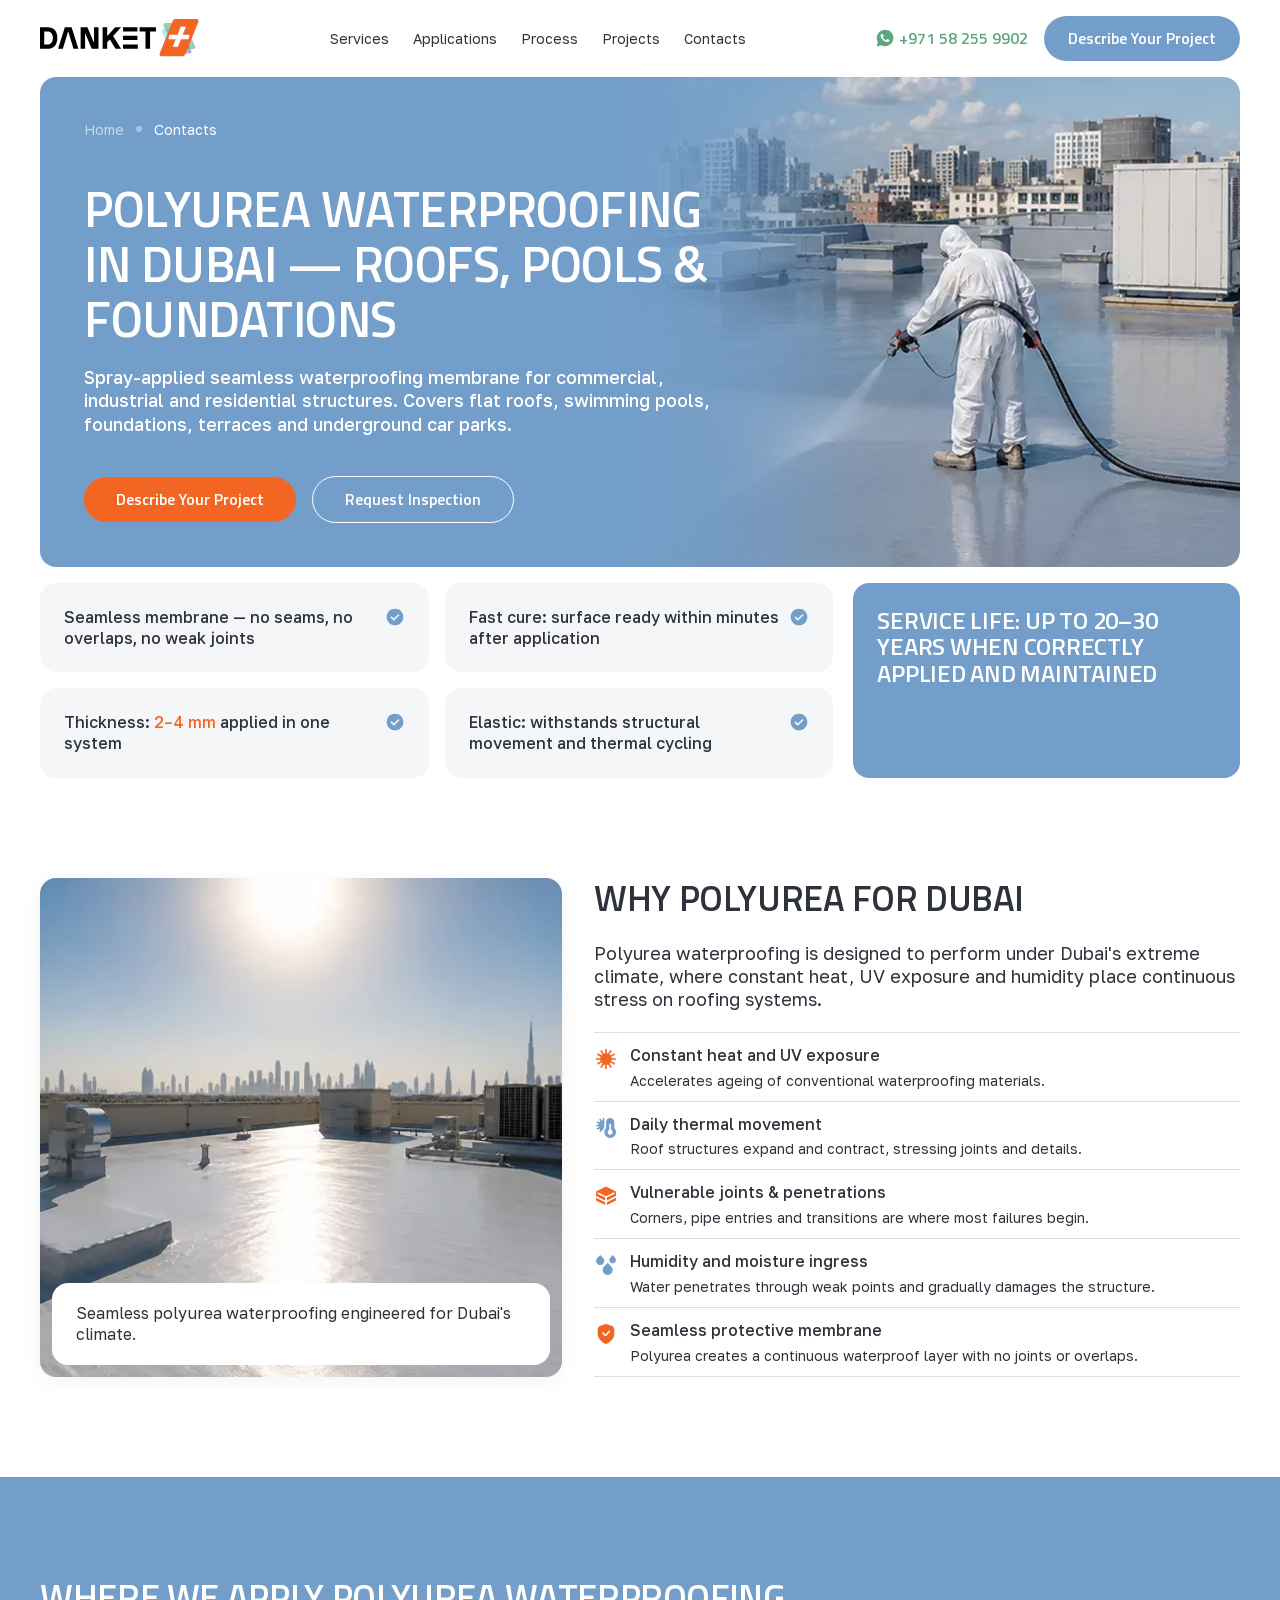
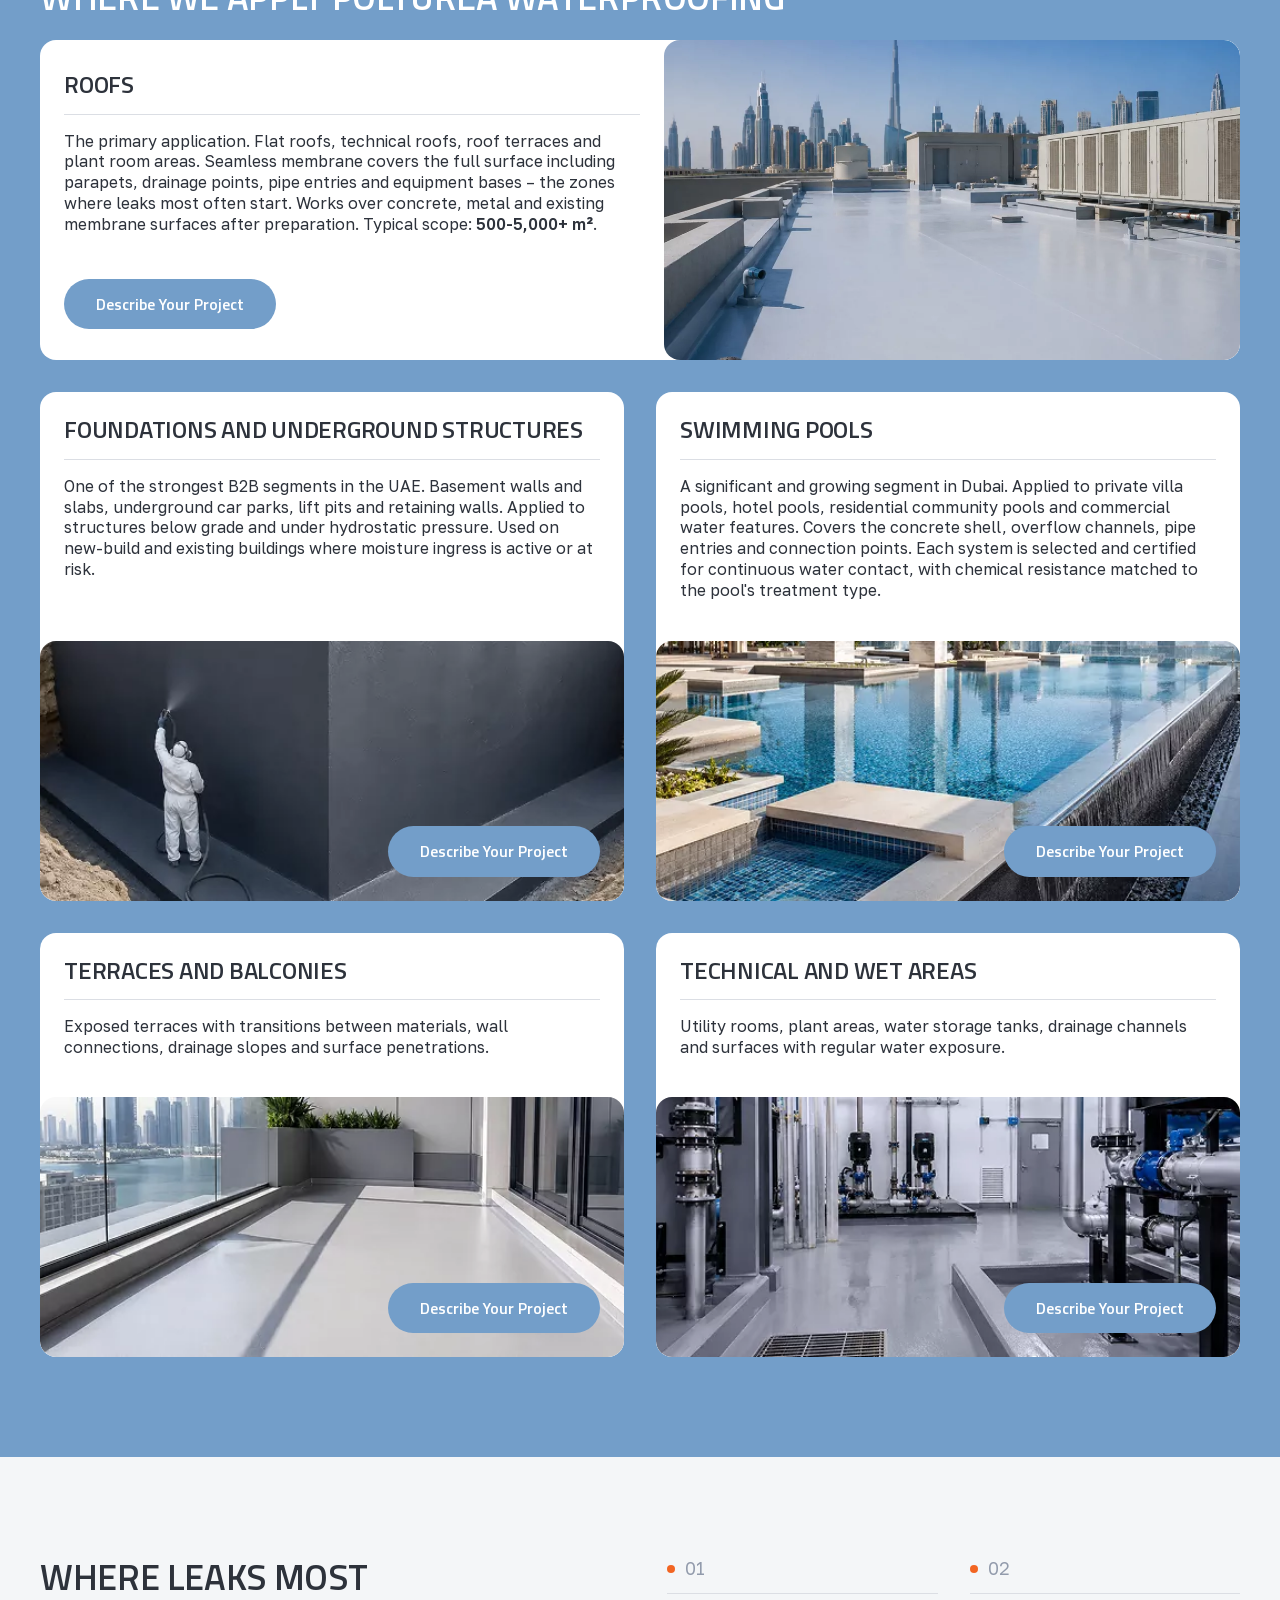
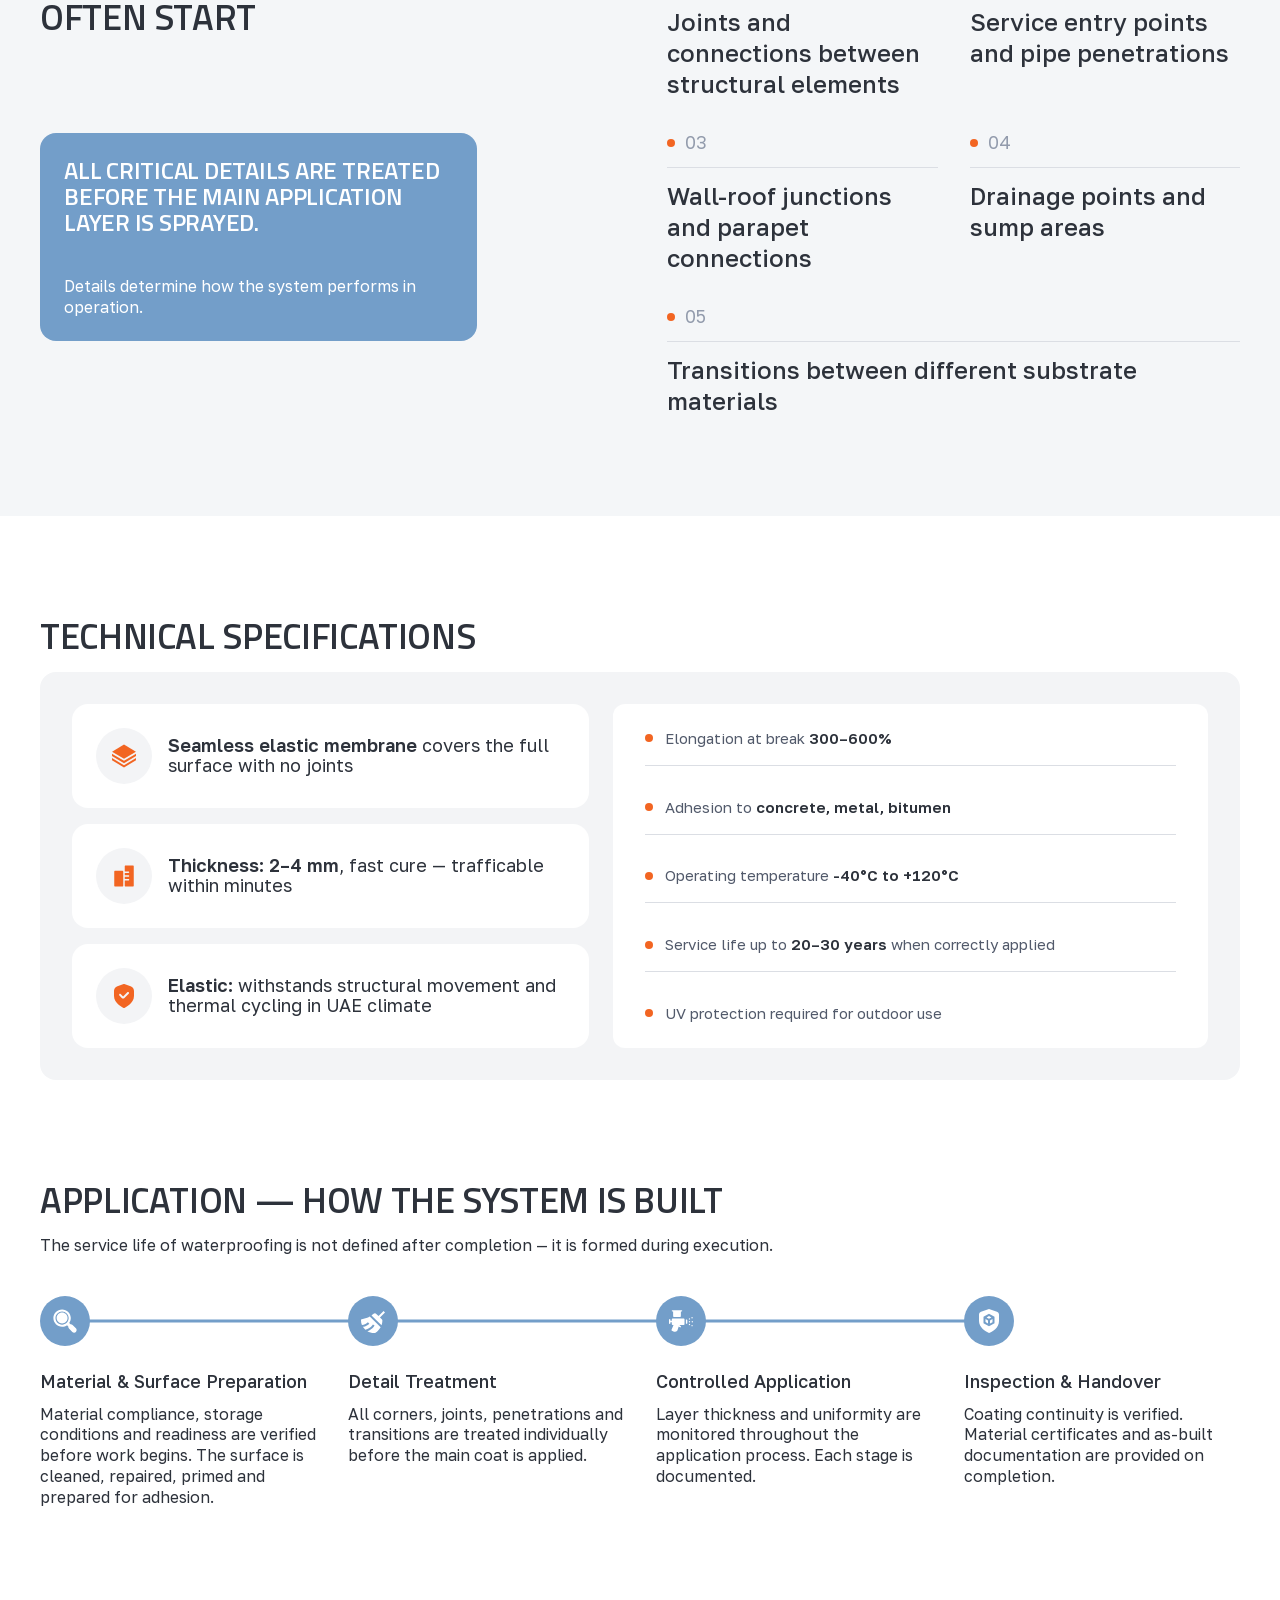
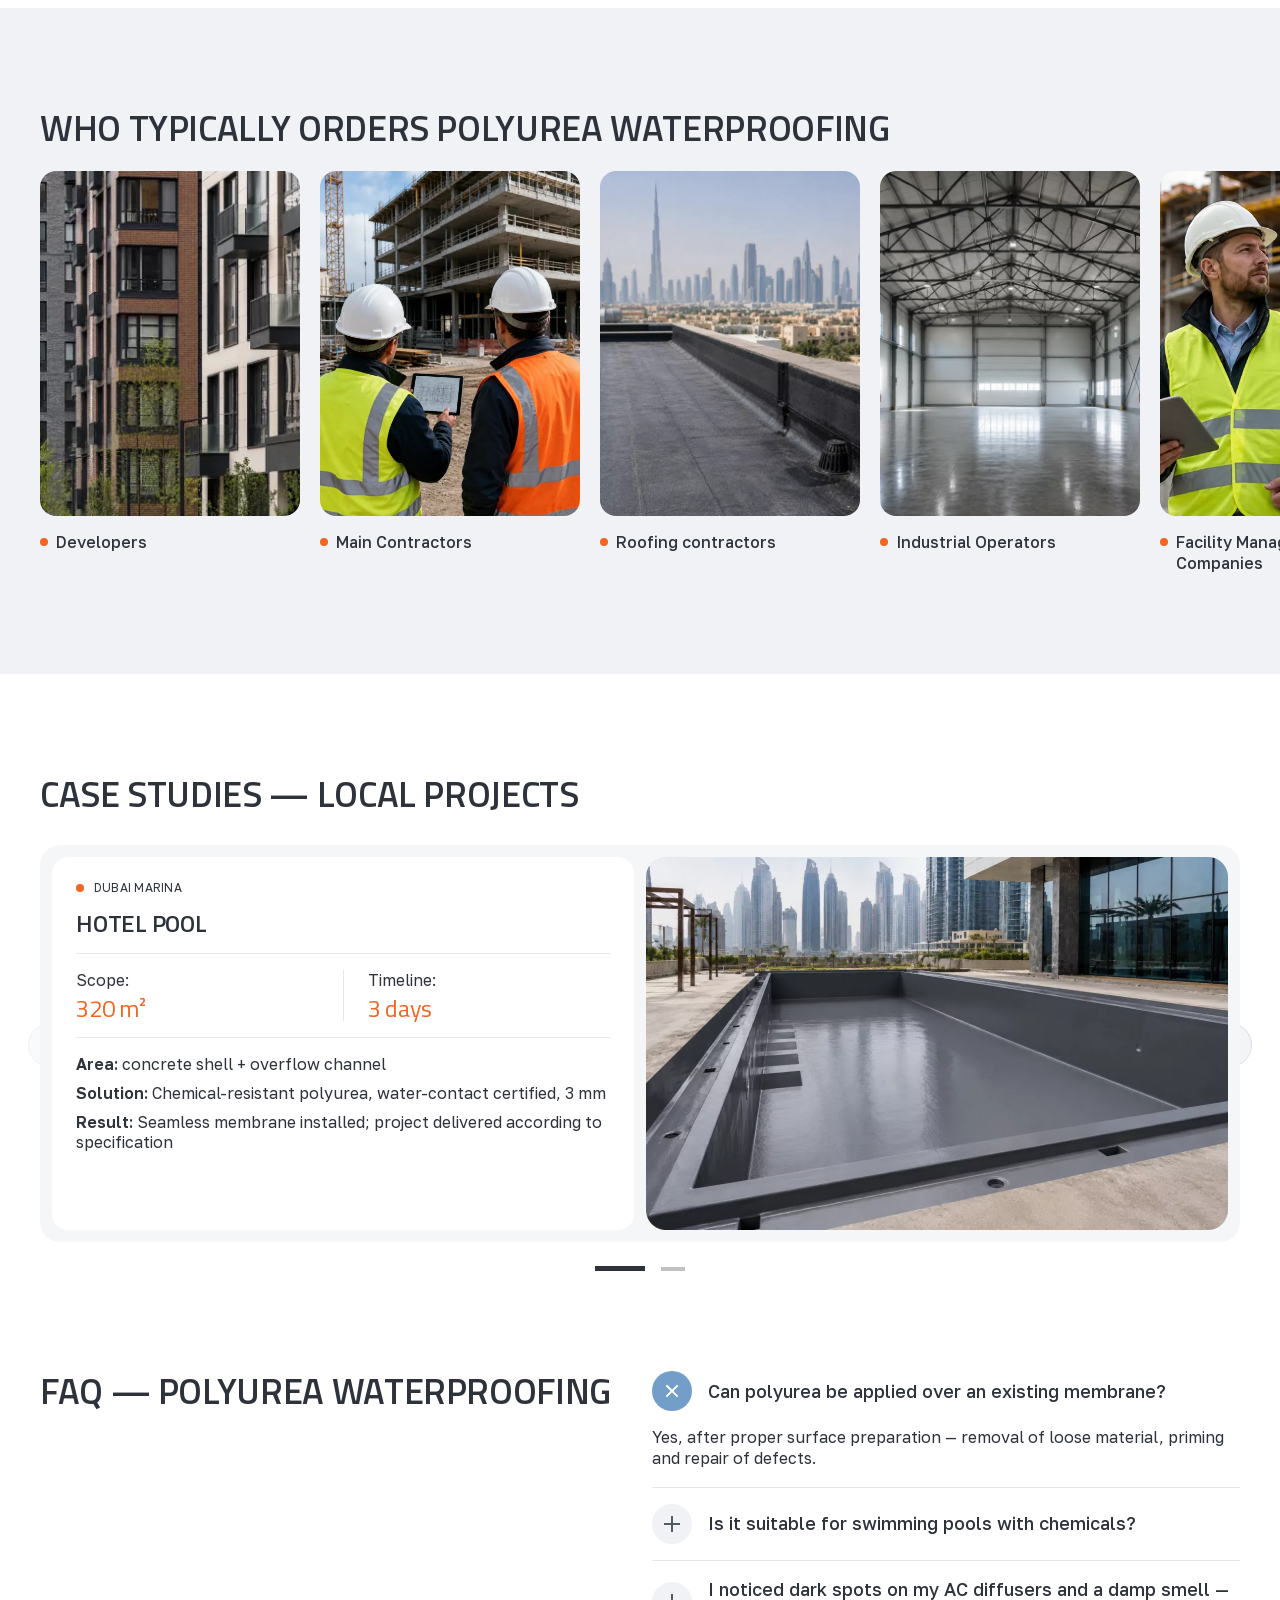
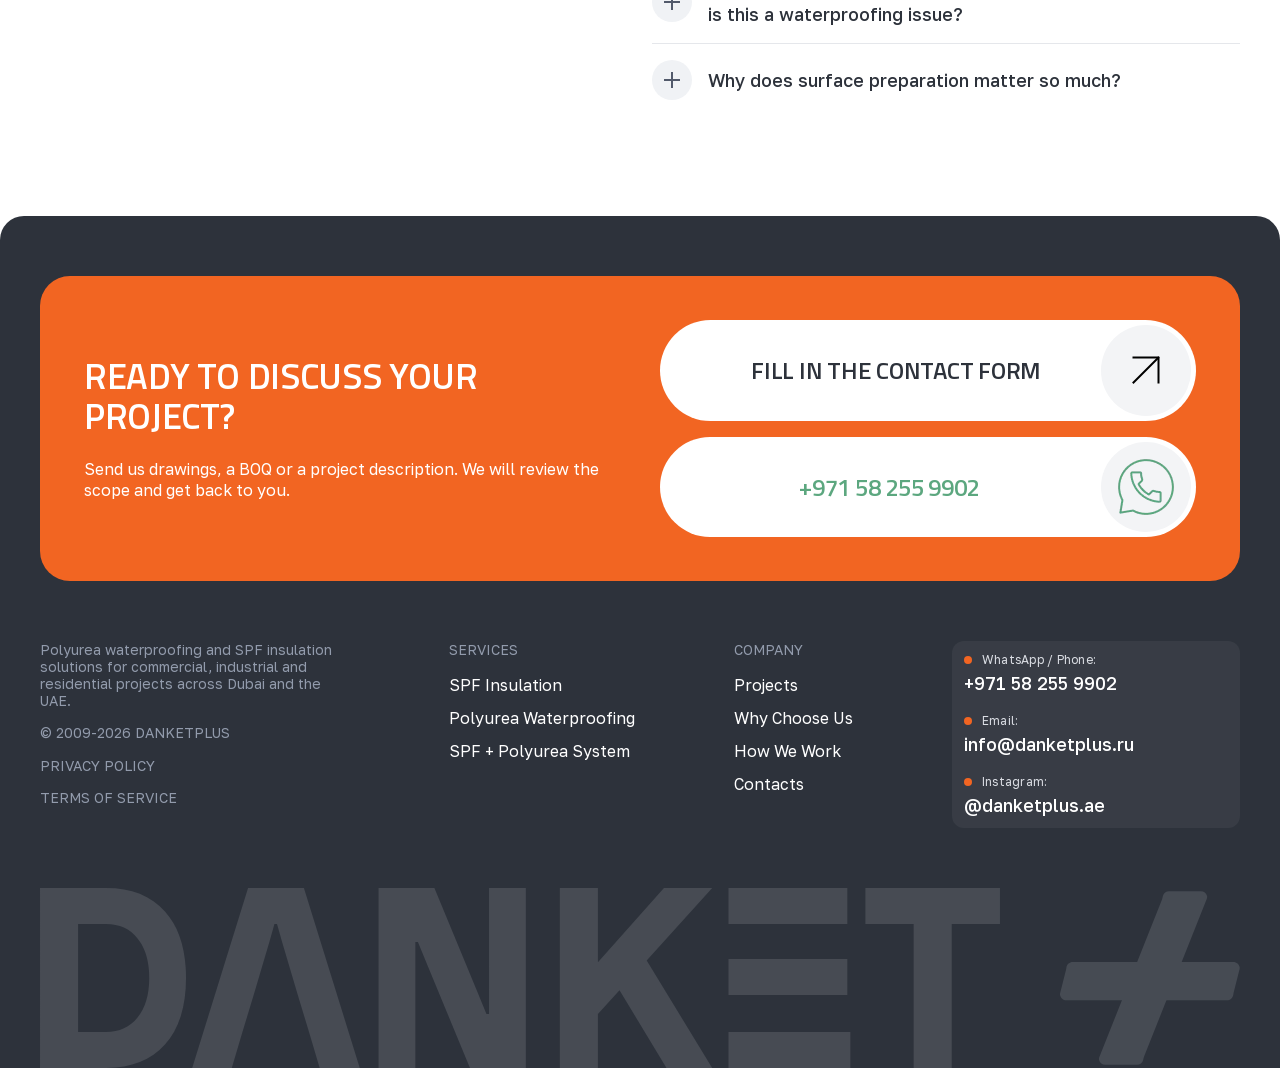
==== commit 353d23cf: "/pu-foam-insulation/ end 100%%" ====
--- a/polyurea-waterproofing.html
+++ b/polyurea-waterproofing.html
@@ -12,18 +12,11 @@
         media="(max-width: 480px)">
     <link rel="preload" href="assets/images/polyurea-waterproofing_main-bg.webp" as="image" type="image/webp"
         media="(min-width: 481px)">
-    <!-- Preconnect to Google Fonts for performance -->
-    <link rel="preconnect" href="https://fonts.googleapis.com">
-    <link rel="preconnect" href="https://fonts.gstatic.com" crossorigin>
-    <!-- Asynchronous Google Fonts Loading to prevent render blocking -->
-    <link rel="preload"
-        href="https://fonts.googleapis.com/css2?family=Golos+Text:wght@400;500;600;700&family=Titillium+Web:wght@400;600;700&display=swap"
-        as="style" onload="this.onload=null;this.rel='stylesheet'">
-    <noscript>
-        <link
-            href="https://fonts.googleapis.com/css2?family=Golos+Text:wght@400;500;600;700&family=Titillium+Web:wght@400;600;700&display=swap"
-            rel="stylesheet">
-    </noscript>
+    <!-- Self-hosted fonts: preloaded so the first paint already has them.
+         Only the two faces used above the fold are preloaded. -->
+    <link rel="preload" href="assets/fonts/golos-text.woff2" as="font" type="font/woff2" crossorigin>
+    <link rel="preload" href="assets/fonts/titillium-web-600.woff2" as="font" type="font/woff2" crossorigin>
+    <link rel="stylesheet" href="assets/styles/fonts.css">
     <!-- Swiper: both sliders are below the fold, so its CSS must not block first paint -->
     <link rel="stylesheet" href="assets/vendor/swiper-bundle.min.css" media="print"
         onload="this.onload=null;this.media='all'">
--- a/assets/styles/fonts.css
+++ b/assets/styles/fonts.css
@@ -0,0 +1,40 @@
+/* Self-hosted fonts (latin subset only — the site is English).
+   Replaces the async Google Fonts request that caused a visible
+   fallback-font flash and reflow on every uncached page load. */
+
+/* Golos Text ships as a variable font: one file covers 400-700. */
+@font-face {
+    font-family: 'Golos Text';
+    font-style: normal;
+    font-weight: 400 700;
+    font-display: swap;
+    src: url('../fonts/golos-text.woff2') format('woff2-variations');
+    unicode-range: U+0000-00FF, U+0131, U+0152-0153, U+02BB-02BC, U+02C6, U+02DA, U+02DC, U+0304, U+0308, U+0329, U+2000-206F, U+20AC, U+2122, U+2191, U+2193, U+2212, U+2215, U+FEFF, U+FFFD;
+}
+
+@font-face {
+    font-family: 'Titillium Web';
+    font-style: normal;
+    font-weight: 400;
+    font-display: swap;
+    src: url('../fonts/titillium-web-400.woff2') format('woff2');
+    unicode-range: U+0000-00FF, U+0131, U+0152-0153, U+02BB-02BC, U+02C6, U+02DA, U+02DC, U+0304, U+0308, U+0329, U+2000-206F, U+20AC, U+2122, U+2191, U+2193, U+2212, U+2215, U+FEFF, U+FFFD;
+}
+
+@font-face {
+    font-family: 'Titillium Web';
+    font-style: normal;
+    font-weight: 600;
+    font-display: swap;
+    src: url('../fonts/titillium-web-600.woff2') format('woff2');
+    unicode-range: U+0000-00FF, U+0131, U+0152-0153, U+02BB-02BC, U+02C6, U+02DA, U+02DC, U+0304, U+0308, U+0329, U+2000-206F, U+20AC, U+2122, U+2191, U+2193, U+2212, U+2215, U+FEFF, U+FFFD;
+}
+
+@font-face {
+    font-family: 'Titillium Web';
+    font-style: normal;
+    font-weight: 700;
+    font-display: swap;
+    src: url('../fonts/titillium-web-700.woff2') format('woff2');
+    unicode-range: U+0000-00FF, U+0131, U+0152-0153, U+02BB-02BC, U+02C6, U+02DA, U+02DC, U+0304, U+0308, U+0329, U+2000-206F, U+20AC, U+2122, U+2191, U+2193, U+2212, U+2215, U+FEFF, U+FFFD;
+}
--- a/assets/styles/style.css
+++ b/assets/styles/style.css
@@ -2781,6 +2781,16 @@
     grid-template-columns: 1fr;
   }
 }
+.features-grid__left--col-flow {
+  grid-auto-flow: column;
+  grid-template-rows: repeat(2, 1fr);
+}
+@media (max-width: 480px) {
+  .features-grid__left--col-flow {
+    grid-auto-flow: row;
+    grid-template-rows: none;
+  }
+}
 .features-grid__right {
   display: flex;
   height: 100%;
@@ -2854,12 +2864,6 @@
   letter-spacing: -0.24px;
   text-transform: uppercase;
   margin: 0;
-}
-@media (max-width: 1024px) {
-  .blue-feature-card__text {
-    font-size: 20px;
-    letter-spacing: -0.2px;
-  }
 }
 
 .why-dubai {
@@ -3106,6 +3110,12 @@
     letter-spacing: -0.24px;
   }
 }
+.apply-section--spf {
+  background-color: #F4F6F8;
+}
+.apply-section--spf .apply-section__title {
+  color: var(--txt-primary, #2D323B);
+}
 
 .apply-grid {
   display: grid;
@@ -3172,15 +3182,18 @@
   }
 }
 .apply-card__title {
-  font-family: "Titillium Web", sans-serif;
+  color: var(--txt-primary, #2D323B);
+  font-family: "Titillium Web";
   font-size: 24px;
+  font-style: normal;
   font-weight: 600;
-  color: #2D323B;
+  line-height: 110%;
+  /* 26.4px */
+  letter-spacing: -0.24px;
   text-transform: uppercase;
   margin: 0 0 16px 0;
   padding-bottom: 16px;
   border-bottom: 1px solid #DBDEE4;
-  letter-spacing: -0.24px;
 }
 @media (max-width: 768px) {
   .apply-card__title {
@@ -3195,6 +3208,7 @@
   font-weight: 400;
   line-height: 130%;
   margin: 0;
+  margin-bottom: 16px;
 }
 .apply-card__text strong {
   font-weight: 600;
@@ -3229,6 +3243,125 @@
   -o-object-fit: cover;
      object-fit: cover;
   display: block;
+}
+.apply-card__badge {
+  display: inline-flex;
+  align-items: center;
+  gap: 8px;
+  color: var(--txt-secondary, #525A6B);
+  font-family: "Golos Text", -apple-system, BlinkMacSystemFont, sans-serif;
+  font-size: 11px;
+  font-weight: 600;
+  line-height: 130%;
+  letter-spacing: 0.55px;
+  text-transform: uppercase;
+  margin-bottom: 12px;
+}
+.apply-card__badge::before {
+  content: "";
+  width: 6px;
+  height: 6px;
+  border-radius: 50%;
+  background-color: #F26522;
+  flex-shrink: 0;
+}
+.apply-card__footer {
+  color: var(--txt-primary, #2D323B);
+  font-family: "Golos Text", -apple-system, BlinkMacSystemFont, sans-serif;
+  font-size: 18px;
+  font-style: normal;
+  font-weight: 400;
+  line-height: 130%;
+  margin: 16px 0 0 0;
+  padding-top: 16px;
+  border-top: 1px solid #DBDEE4;
+}
+.apply-card__footer strong {
+  font-weight: 500;
+}
+@media (max-width: 768px) {
+  .apply-card__footer {
+    font-size: 16px;
+    padding-top: 8px;
+    margin-top: 8px;
+  }
+}
+.apply-card--spf .apply-card__media {
+  height: 234px;
+}
+@media (max-width: 950px) {
+  .apply-card--spf .apply-card__media {
+    height: 220px;
+  }
+}
+@media (max-width: 480px) {
+  .apply-card--spf .apply-card__media {
+    height: 169px;
+  }
+}
+@media (min-width: 951px) {
+  .apply-card--spf .apply-card__title {
+    min-height: 52.8px;
+    box-sizing: content-box;
+  }
+  .apply-card--spf .apply-card__footer {
+    margin-top: auto;
+    min-height: 46.8px;
+    box-sizing: content-box;
+  }
+}
+.apply-card--overlay {
+  grid-column: span 2;
+  position: relative;
+  display: block;
+}
+@media (max-width: 950px) {
+  .apply-card--overlay {
+    grid-column: span 1;
+  }
+}
+.apply-card--overlay .apply-card__media {
+  width: 100%;
+  height: 390px;
+  margin-top: 0;
+  border-radius: 16px;
+}
+@media (max-width: 950px) {
+  .apply-card--overlay .apply-card__media {
+    height: 300px;
+  }
+}
+@media (max-width: 768px) {
+  .apply-card--overlay .apply-card__media {
+    height: 200px;
+  }
+}
+.apply-card--overlay .apply-card__info {
+  position: absolute;
+  top: 24px;
+  bottom: 24px;
+  left: 24px;
+  width: 584px;
+  max-width: calc(100% - 48px);
+  background-color: #FFFFFF;
+  border-radius: 12px;
+  padding: 24px;
+  justify-content: center;
+}
+@media (max-width: 768px) {
+  .apply-card--overlay .apply-card__media {
+    height: 500px;
+  }
+  .apply-card--overlay .apply-card__info {
+    top: auto;
+    left: 12px;
+    right: 12px;
+    bottom: 12px;
+    width: auto;
+    max-width: none;
+    border-radius: 12px;
+    padding: 16px;
+  }
 }
 
 .apply-btn {
@@ -3965,17 +4098,17 @@
 }
 
 .orders__slide {
-  width: 270px;
+  width: 260px;
   height: auto;
 }
 @media (max-width: 1024px) {
   .orders__slide {
-    width: 250px;
+    width: 252px;
   }
 }
 @media (max-width: 768px) {
   .orders__slide {
-    width: 250px;
+    width: 180px;
   }
 }
 
@@ -3988,14 +4121,15 @@
 .orders-card__img {
   display: block;
   width: 100%;
-  height: 358px;
+  height: 345px;
   -o-object-fit: cover;
      object-fit: cover;
   border-radius: 16px;
 }
-@media (max-width: 1024px) {
+@media (max-width: 768px) {
   .orders-card__img {
-    height: 356px;
+    height: 382px;
+    border-radius: 12px;
   }
 }
 
@@ -4084,9 +4218,9 @@
 @media (max-width: 768px) {
   .lp-card {
     flex-direction: column;
-    border-radius: 16px;
-    padding: 8px;
-    gap: 8px;
+    border-radius: 20px;
+    padding: 4px;
+    gap: 4px;
   }
 }
 
@@ -4120,6 +4254,11 @@
   letter-spacing: 0.24px;
   text-transform: uppercase;
   margin-bottom: 16px;
+}
+@media (max-width: 768px) {
+  .lp-card__eyebrow {
+    margin-bottom: 12px;
+  }
 }
 
 .lp-card__dot {
@@ -4192,6 +4331,11 @@
   font-weight: 400;
   line-height: 130%;
 }
+@media screen and (max-width: 480px) {
+  .lp-card__metric-label {
+    font-size: 12px;
+  }
+}
 
 .lp-card__metric-value {
   color: var(--Brand-primary, #F26522);
@@ -4204,7 +4348,8 @@
 }
 @media (max-width: 768px) {
   .lp-card__metric-value {
-    font-size: 18px;
+    font-size: 20px;
+    letter-spacing: -0.2px;
   }
 }
 
@@ -4337,15 +4482,18 @@
 }
 .lp-pagination .swiper-pagination-bullet {
   width: 24px;
-  height: 3px;
+  height: 4px;
   margin: 0;
-  border-radius: 2px;
-  background: #D3D7DE;
+  opacity: 0.3;
+  background: #2D323B;
+  transition: background-color 0.2s ease;
+  border-radius: 0;
+}
+.lp-pagination .swiper-pagination-bullet-active {
+  width: 50px;
+  height: 5px;
+  background: #2D323B;
   opacity: 1;
-  transition: background-color 0.2s ease;
-}
-.lp-pagination .swiper-pagination-bullet-active {
-  background: var(--txt-primary, #2D323B);
 }
 
 .faq {
@@ -4484,25 +4632,35 @@
 }
 
 .faq-item.is-open .faq-item__icon,
-.faq-item__head:hover .faq-item__icon,
 .faq-item__head:focus-visible .faq-item__icon {
   background: #739EC9;
 }
 
 .faq-item.is-open .faq-item__icon-plus,
-.faq-item__head:hover .faq-item__icon-plus,
 .faq-item__head:focus-visible .faq-item__icon-plus {
   opacity: 0;
   transform: translate(-50%, -50%) rotate(90deg);
 }
 
 .faq-item.is-open .faq-item__icon-close,
-.faq-item__head:hover .faq-item__icon-close,
 .faq-item__head:focus-visible .faq-item__icon-close {
   opacity: 1;
   transform: translate(-50%, -50%) rotate(0deg);
 }
 
+@media (hover: hover) and (pointer: fine) {
+  .faq-item__head:hover .faq-item__icon {
+    background: #739EC9;
+  }
+  .faq-item__head:hover .faq-item__icon-plus {
+    opacity: 0;
+    transform: translate(-50%, -50%) rotate(90deg);
+  }
+  .faq-item__head:hover .faq-item__icon-close {
+    opacity: 1;
+    transform: translate(-50%, -50%) rotate(0deg);
+  }
+}
 .faq-item__question {
   font-family: "Golos Text", -apple-system, BlinkMacSystemFont, sans-serif;
   font-size: 18px;
@@ -4561,4 +4719,483 @@
 
 .local-projects__slider .swiper-slide {
   width: 100%;
+}
+
+.solutions {
+  margin-bottom: 100px;
+  background-color: #739EC9;
+  padding: 100px 0;
+  overflow: hidden;
+  position: relative;
+}
+@media (max-width: 1024px) {
+  .solutions {
+    padding: 80px 0;
+    margin-bottom: 80px;
+  }
+}
+@media (max-width: 480px) {
+  .solutions {
+    padding-top: 60px;
+    padding-bottom: 251px;
+    margin-bottom: 60px;
+  }
+}
+.solutions__head {
+  display: grid;
+  grid-template-columns: 1fr 1fr;
+  gap: 24px;
+  align-items: end;
+  margin-bottom: 24px;
+}
+@media (max-width: 768px) {
+  .solutions__head {
+    grid-template-columns: 1fr;
+    gap: 16px;
+  }
+}
+.solutions__title {
+  color: #FFFFFF;
+  font-family: "Titillium Web", sans-serif;
+  font-size: 36px;
+  font-weight: 600;
+  line-height: 110%;
+  letter-spacing: -0.36px;
+  text-transform: uppercase;
+  margin: 0;
+}
+@media (max-width: 1024px) {
+  .solutions__title {
+    font-size: 28px;
+    letter-spacing: -0.28px;
+  }
+}
+@media (max-width: 480px) {
+  .solutions__title {
+    font-size: 24px;
+    letter-spacing: -0.24px;
+  }
+}
+.solutions__description {
+  color: #FFFFFF;
+  font-family: "Golos Text", -apple-system, BlinkMacSystemFont, sans-serif;
+  font-size: 16px;
+  font-weight: 400;
+  line-height: 130%;
+  margin: 0;
+}
+@media (max-width: 480px) {
+  .solutions__description {
+    font-size: 15px;
+  }
+}
+.solutions__grid {
+  display: grid;
+  grid-template-columns: 1fr 1fr;
+  gap: 24px;
+}
+@media (max-width: 480px) {
+  .solutions__grid {
+    grid-template-columns: 1fr;
+    gap: 16px;
+  }
+}
+
+.solution-card {
+  position: relative;
+  border-radius: 16px;
+  overflow: hidden;
+  aspect-ratio: 588/287;
+  display: block;
+}
+@media (max-width: 480px) {
+  .solution-card {
+    border-radius: 12px;
+  }
+}
+.solution-card__image {
+  position: absolute;
+  inset: 0;
+  width: 100%;
+  height: 100%;
+  -o-object-fit: cover;
+     object-fit: cover;
+  display: block;
+}
+.solution-card__title {
+  position: absolute;
+  z-index: 2;
+  top: 0;
+  left: 0;
+  right: 0;
+  color: #FFFFFF;
+  font-family: "Titillium Web", sans-serif;
+  font-size: 24px;
+  font-style: normal;
+  font-weight: 600;
+  line-height: 110%;
+  letter-spacing: -0.24px;
+  text-transform: uppercase;
+  margin: 0;
+  padding: 24px;
+  box-sizing: border-box;
+}
+@media (max-width: 480px) {
+  .solution-card__title {
+    font-size: 18px;
+    letter-spacing: -0.18px;
+    padding: 16px;
+  }
+}
+
+.one-system {
+  display: grid;
+  grid-template-columns: 1fr 1fr;
+  gap: 24px;
+  align-items: end;
+  margin-top: 100px;
+}
+@media (max-width: 768px) {
+  .one-system {
+    grid-template-columns: 1fr;
+    gap: 0;
+    margin-top: 60px;
+  }
+}
+.one-system__content {
+  display: flex;
+  flex-direction: column;
+}
+@media (max-width: 768px) {
+  .one-system__content {
+    padding-bottom: 0;
+  }
+}
+.one-system__title {
+  color: #FFFFFF;
+  font-family: "Titillium Web", sans-serif;
+  font-size: 36px;
+  font-weight: 600;
+  line-height: 110%;
+  letter-spacing: -0.36px;
+  text-transform: uppercase;
+  margin: 0 0 24px 0;
+}
+@media (max-width: 1024px) {
+  .one-system__title {
+    font-size: 28px;
+    letter-spacing: -0.28px;
+  }
+}
+@media (max-width: 480px) {
+  .one-system__title {
+    font-size: 24px;
+    letter-spacing: -0.24px;
+  }
+}
+.one-system__lead {
+  color: #FFFFFF;
+  font-family: "Golos Text", -apple-system, BlinkMacSystemFont, sans-serif;
+  font-size: 16px;
+  font-weight: 600;
+  line-height: 130%;
+  margin: 0 0 16px 0;
+}
+.one-system__text {
+  color: #FFFFFF;
+  font-family: "Golos Text", -apple-system, BlinkMacSystemFont, sans-serif;
+  font-size: 16px;
+  font-weight: 400;
+  line-height: 130%;
+  margin: 0 0 16px 0;
+}
+.one-system__text:last-of-type {
+  margin-bottom: 0;
+}
+.one-system__text strong {
+  font-weight: 600;
+}
+@media (max-width: 480px) {
+  .one-system__text {
+    font-size: 15px;
+  }
+}
+.one-system__badge {
+  width: 620px;
+  margin-top: 149px;
+  align-self: flex-start;
+  border-radius: 16px;
+  background-color: #F3F4F6;
+  padding: 32px;
+  box-sizing: border-box;
+  position: relative;
+  z-index: 1;
+}
+@media (max-width: 480px) {
+  .one-system__badge {
+    width: auto;
+    padding: 24px;
+    margin-top: 31px;
+  }
+}
+.one-system__badge-text {
+  color: var(--Dubai-blue, #739EC9);
+  font-family: "Titillium Web";
+  font-size: 24px;
+  font-style: normal;
+  font-weight: 600;
+  line-height: 110%;
+  /* 26.4px */
+  letter-spacing: -0.24px;
+  text-transform: uppercase;
+  margin: 0;
+}
+@media (max-width: 480px) {
+  .one-system__badge-text {
+    font-size: 19px;
+    letter-spacing: -0.19px;
+  }
+}
+.one-system__media {
+  align-self: end;
+  position: absolute;
+  right: 0;
+  bottom: 0;
+  width: min(975px, 67.7vw);
+  aspect-ratio: 975/865;
+  height: auto;
+}
+@media (max-width: 768px) {
+  .one-system__media {
+    width: auto;
+    aspect-ratio: auto;
+    bottom: 0;
+    height: 442px;
+    right: -57px;
+  }
+}
+.one-system__image {
+  width: 100%;
+  height: 100%;
+  -o-object-fit: cover;
+     object-fit: cover;
+  display: block;
+}
+
+.heat-roof {
+  padding-top: 0;
+  padding-bottom: 100px;
+  background-color: #FFFFFF;
+}
+@media (max-width: 1024px) {
+  .heat-roof {
+    padding-bottom: 80px;
+  }
+}
+@media (max-width: 480px) {
+  .heat-roof {
+    padding-bottom: 60px;
+  }
+}
+.heat-roof__grid {
+  display: grid;
+  grid-template-columns: 1fr 1fr;
+  gap: 32px;
+  align-items: center;
+}
+.heat-roof__grid > * {
+  min-width: 0;
+}
+@media (max-width: 1024px) {
+  .heat-roof__grid {
+    grid-template-columns: 1fr;
+    gap: 24px;
+  }
+}
+.heat-roof__info {
+  display: flex;
+  flex-direction: column;
+}
+.heat-roof__title {
+  color: var(--txt-primary, #2D323B);
+  font-family: "Titillium Web", sans-serif;
+  font-size: 36px;
+  font-weight: 600;
+  line-height: 110%;
+  letter-spacing: -0.36px;
+  text-transform: uppercase;
+  margin: 0 0 16px 0;
+}
+@media (max-width: 768px) {
+  .heat-roof__title {
+    font-size: 24px;
+    letter-spacing: -0.24px;
+  }
+}
+.heat-roof__description {
+  color: var(--txt-primary, #2D323B);
+  font-family: "Golos Text", -apple-system, BlinkMacSystemFont, sans-serif;
+  font-size: 18px;
+  font-style: normal;
+  font-weight: 400;
+  line-height: 130%;
+  margin: 0 0 24px 0;
+}
+@media (max-width: 768px) {
+  .heat-roof__description {
+    font-size: 15px;
+    margin-bottom: 20px;
+  }
+}
+.heat-roof__list {
+  list-style: none;
+  padding: 0;
+  margin: 0;
+  border-top: 1px solid #DBDEE4;
+}
+@media (max-width: 1024px) {
+  .heat-roof__list {
+    display: grid;
+    grid-template-columns: repeat(2, 1fr);
+    grid-template-rows: repeat(2, auto);
+    grid-auto-flow: column;
+    -moz-column-gap: 32px;
+         column-gap: 32px;
+    border-top: none;
+  }
+}
+@media (max-width: 480px) {
+  .heat-roof__list {
+    display: block;
+    border-top: 1px solid #DBDEE4;
+  }
+}
+.heat-roof__item {
+  display: flex;
+  align-items: center;
+  gap: 10px;
+  padding: 12px 0;
+  border-bottom: 1px solid #DBDEE4;
+}
+@media (max-width: 1024px) {
+  .heat-roof__item {
+    border-top: 1px solid #DBDEE4;
+    border-bottom: none;
+  }
+}
+@media (max-width: 480px) {
+  .heat-roof__item {
+    border-top: none;
+    border-bottom: 1px solid #DBDEE4;
+  }
+}
+.heat-roof__icon {
+  width: 24px;
+  height: 24px;
+  flex-shrink: 0;
+  display: flex;
+  align-items: center;
+  justify-content: center;
+}
+.heat-roof__icon svg {
+  display: block;
+  width: 20px;
+  height: 20px;
+}
+.heat-roof__item-title {
+  color: var(--txt-primary, #2D323B);
+  font-family: "Golos Text", -apple-system, BlinkMacSystemFont, sans-serif;
+  font-size: 16px;
+  font-weight: 600;
+  line-height: 130%;
+  margin: 0;
+}
+@media (max-width: 768px) {
+  .heat-roof__item-title {
+    font-size: 15px;
+  }
+}
+.heat-roof__media {
+  width: 100%;
+}
+.heat-roof__image-wrapper {
+  position: relative;
+  border-radius: 16px;
+  overflow: hidden;
+  width: 100%;
+  aspect-ratio: 584/440;
+}
+@media (max-width: 1025px) {
+  .heat-roof__image-wrapper {
+    aspect-ratio: unset;
+    height: 379px;
+  }
+}
+.heat-roof__image {
+  position: absolute;
+  inset: 0;
+  width: 100%;
+  height: 100%;
+  -o-object-fit: cover;
+     object-fit: cover;
+  display: block;
+}
+.heat-roof__badge {
+  position: absolute;
+  right: 16px;
+  bottom: 16px;
+  max-width: 380px;
+  border-radius: 12px;
+  background: var(--bg-primary, #FFF);
+  padding: 16px;
+  box-sizing: border-box;
+}
+@media (max-width: 480px) {
+  .heat-roof__badge {
+    left: 12px;
+    right: 12px;
+    bottom: 12px;
+    max-width: none;
+  }
+}
+.heat-roof__badge-text {
+  color: var(--txt-primary, #2D323B);
+  font-family: "Golos Text", -apple-system, BlinkMacSystemFont, sans-serif;
+  font-size: 16px;
+  font-style: normal;
+  font-weight: 400;
+  line-height: 130%;
+  margin: 0;
+}
+@media (max-width: 480px) {
+  .heat-roof__badge-text {
+    font-size: 15px;
+  }
+}
+
+.process-title--mobile {
+  display: none;
+}
+
+@media (max-width: 480px) {
+  .process-title--desktop {
+    display: none;
+  }
+  .process-title--mobile {
+    display: block;
+  }
+}
+.faq__subtitle {
+  display: none;
+  font-family: "Golos Text", -apple-system, BlinkMacSystemFont, sans-serif;
+  font-size: 15px;
+  font-weight: 400;
+  line-height: 140%;
+  color: var(--txt-secondary, #525A6B);
+  margin: -12px 0 20px 0;
+}
+@media (max-width: 768px) {
+  .faq__subtitle {
+    display: block;
+  }
 }/*# sourceMappingURL=style.css.map */
